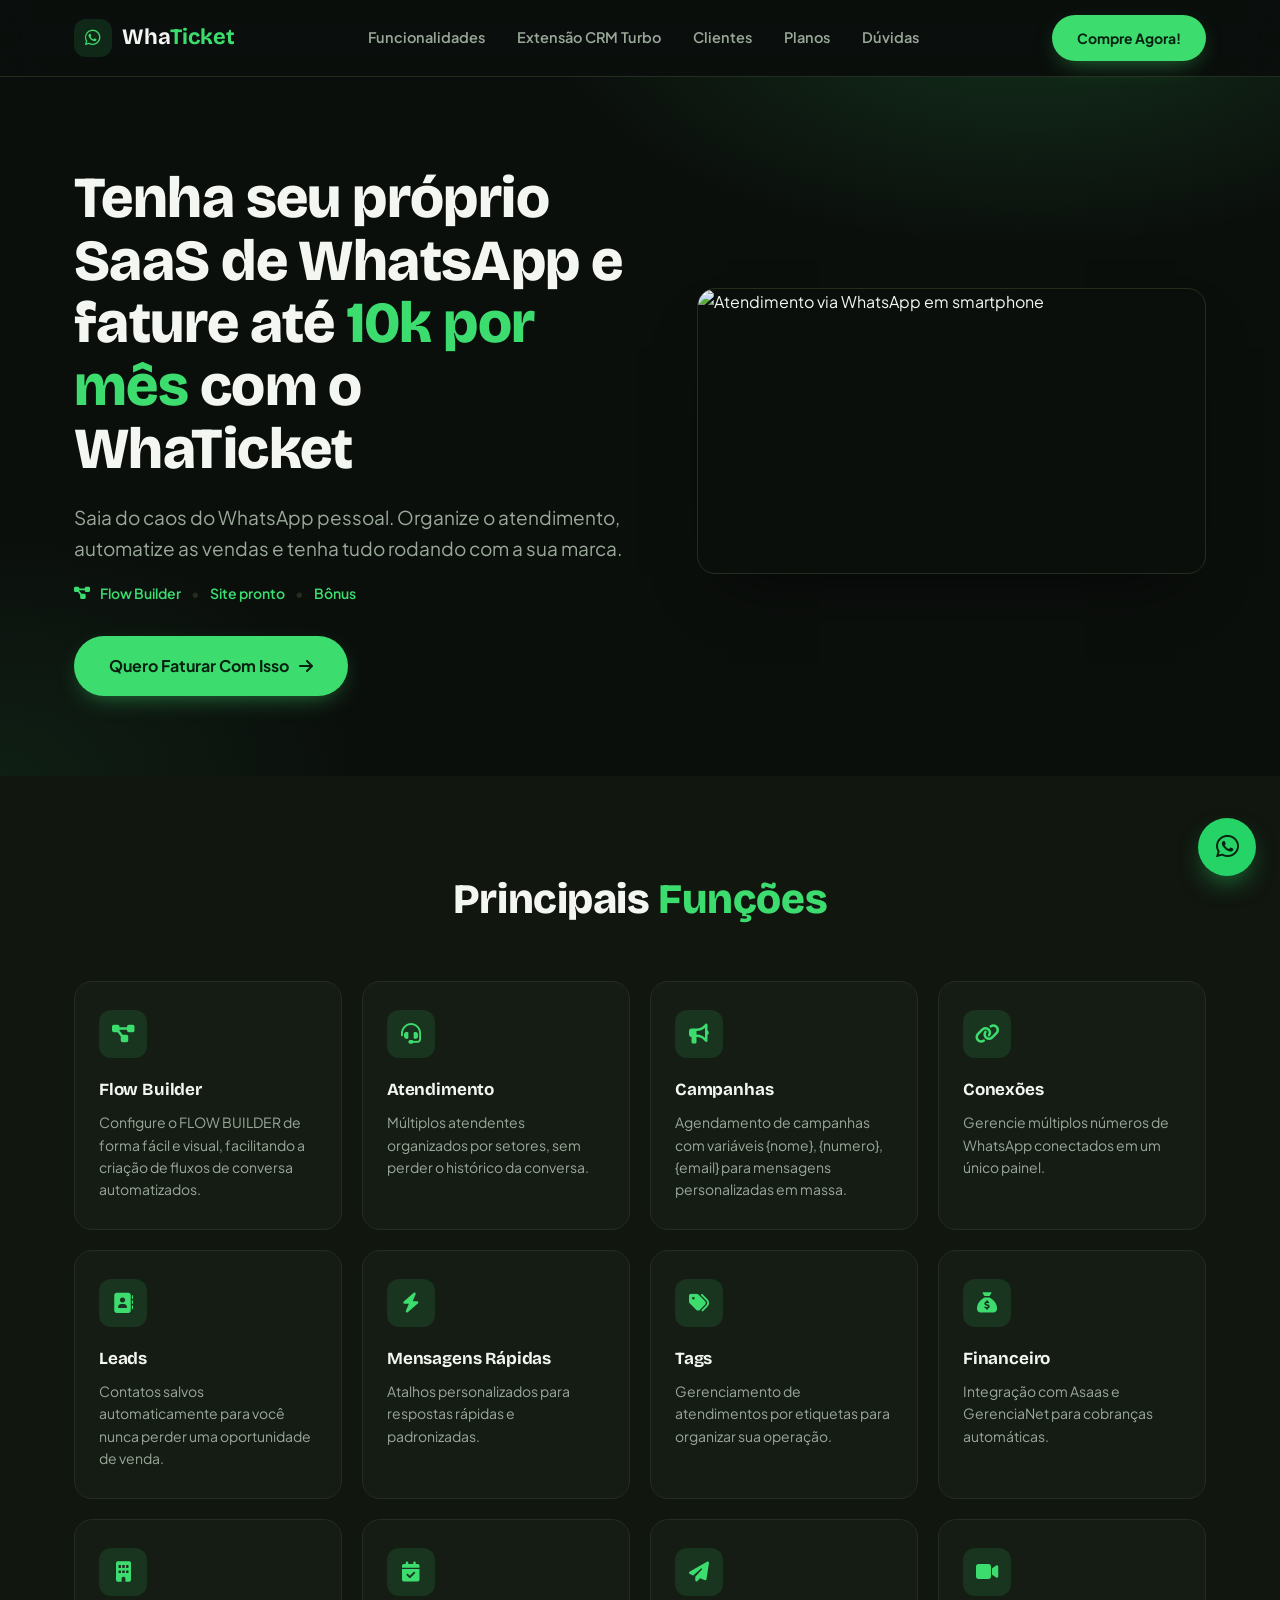
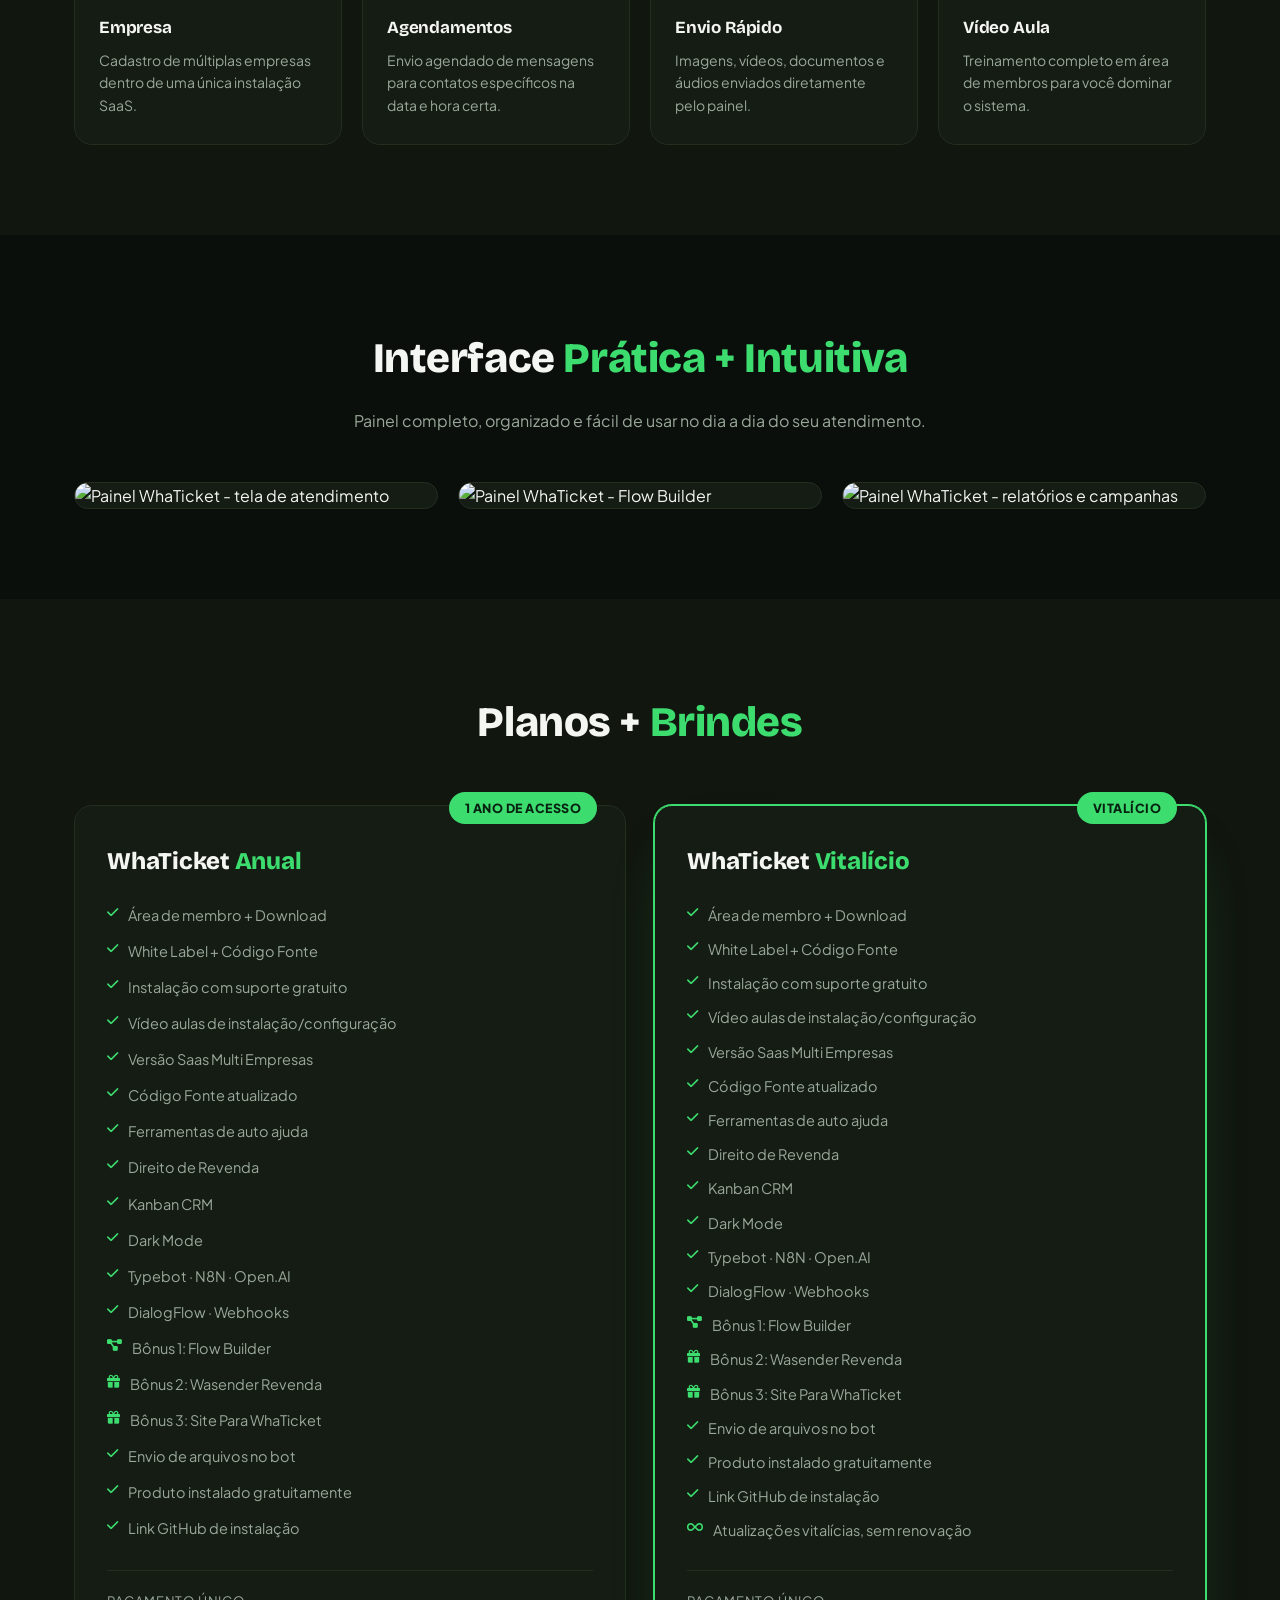
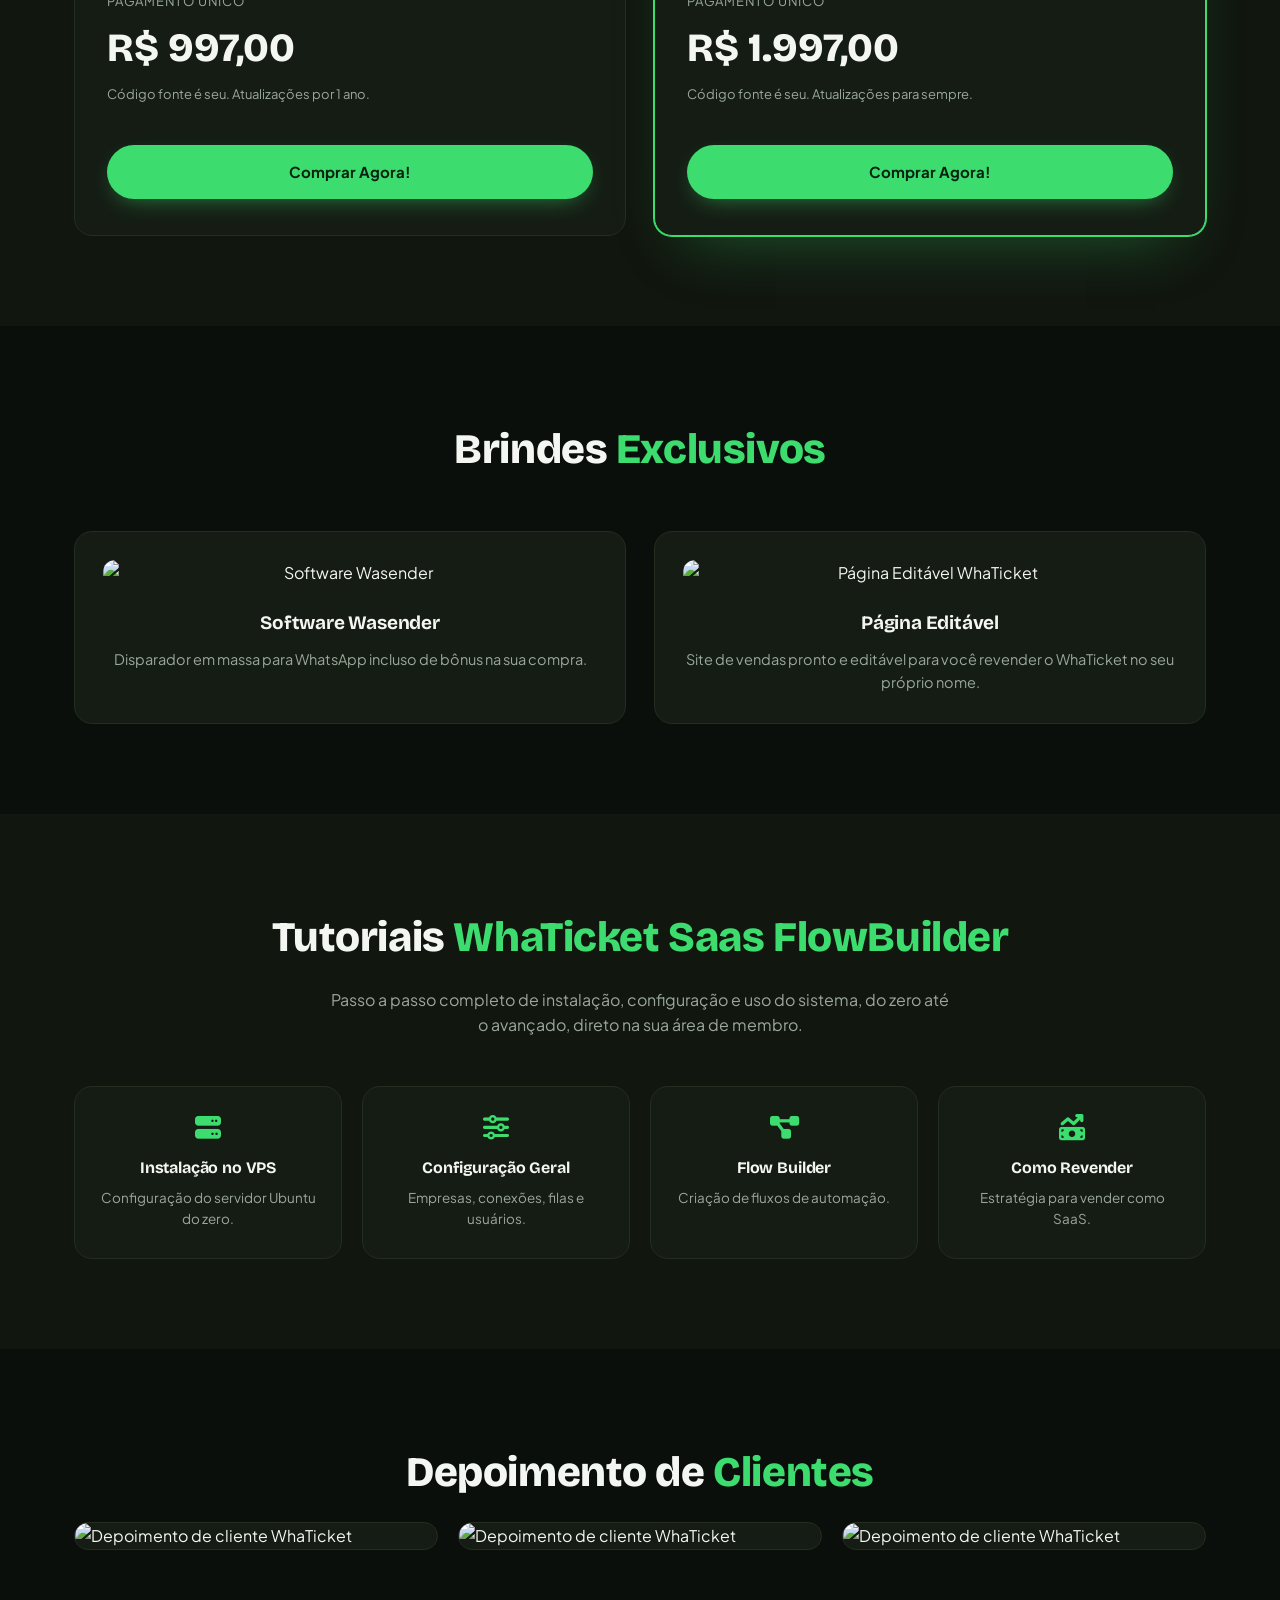
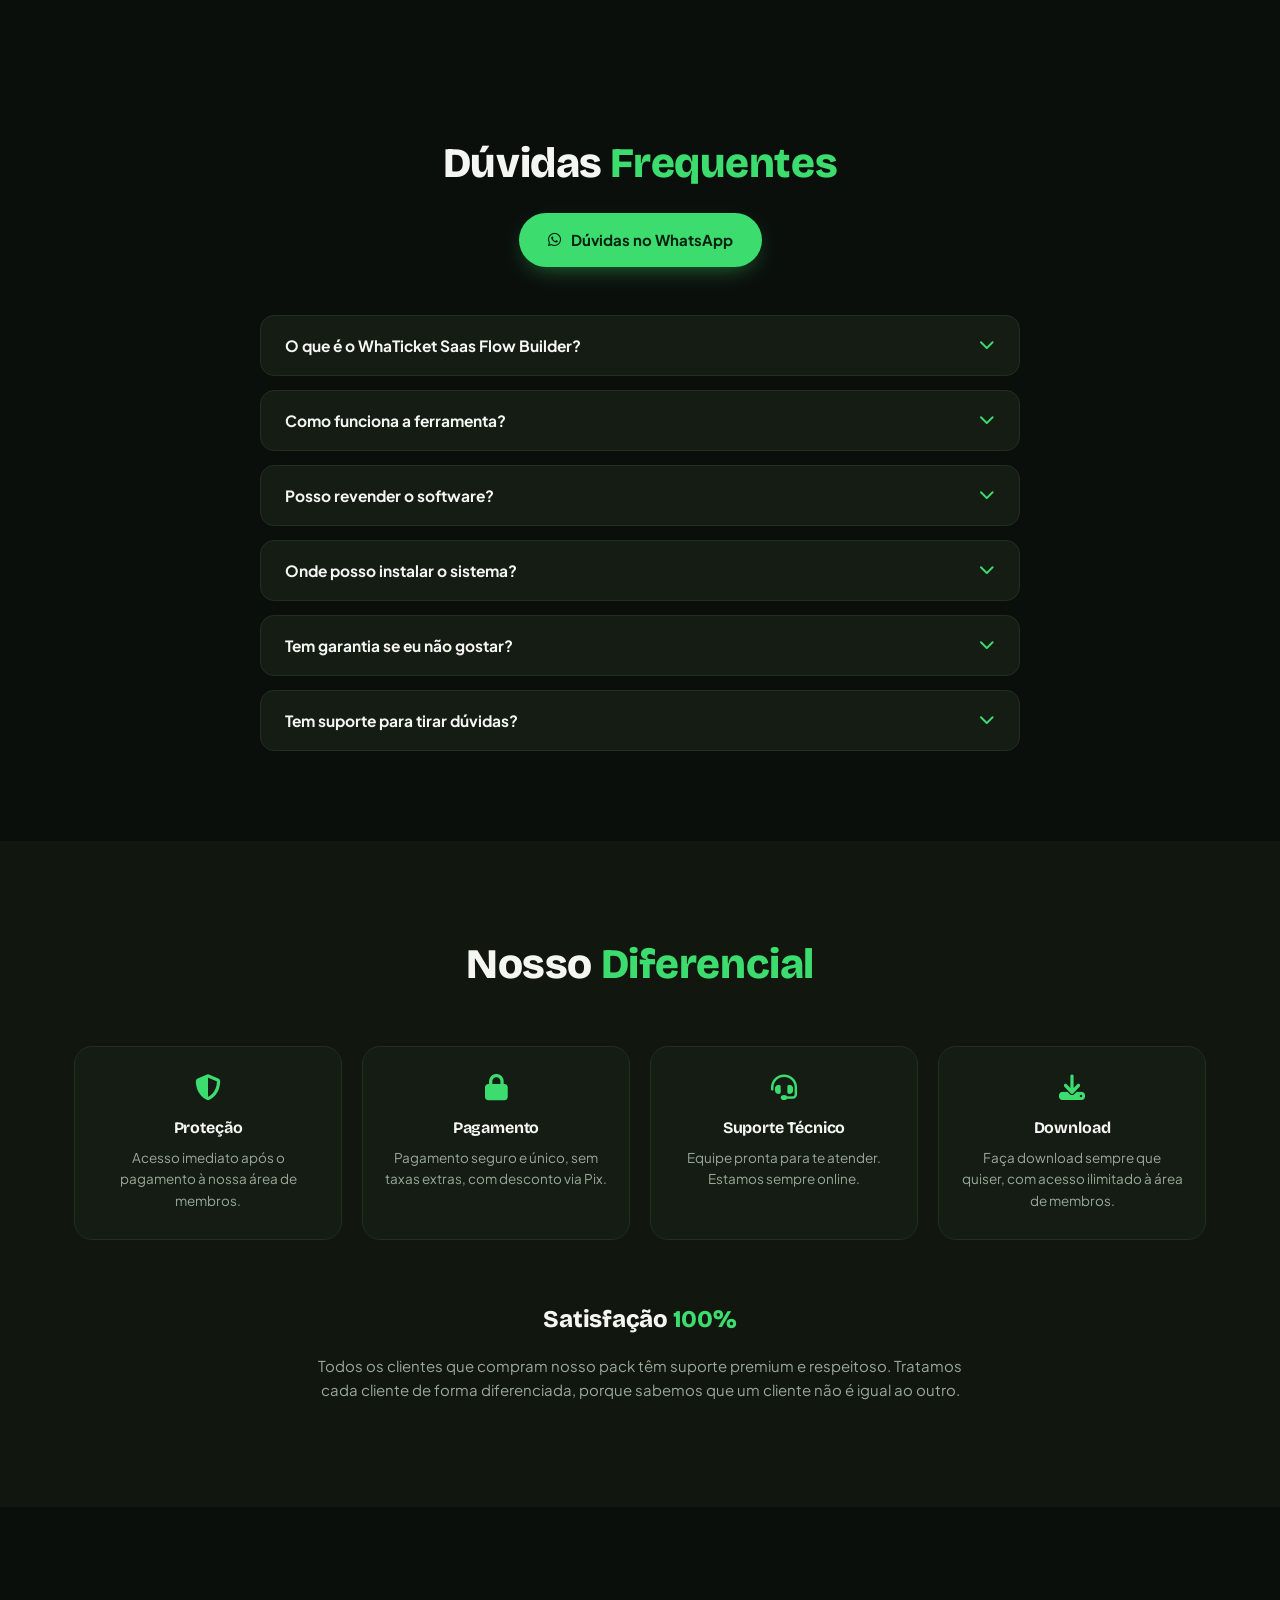
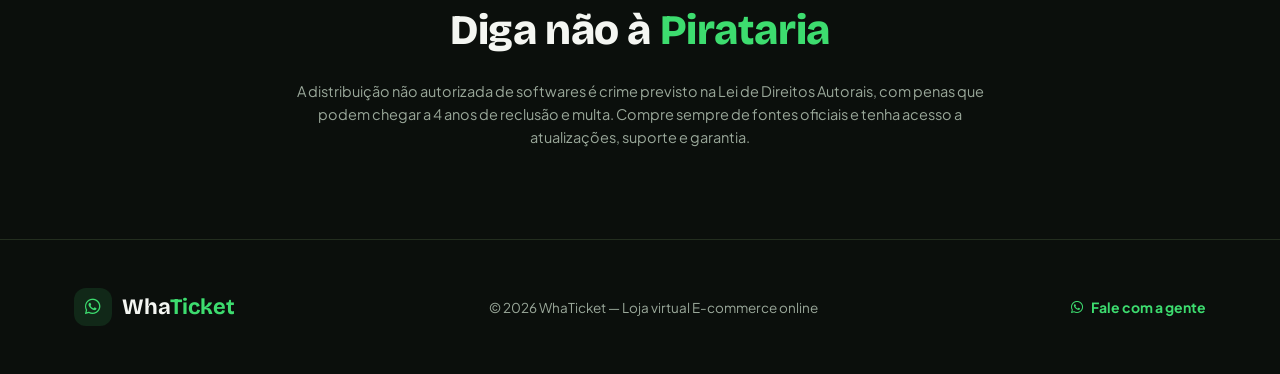
==== index.html @ 0780c812 "revert: volta screenshots originais na secao Interface, mantem apenas troca do hero" ====
<!DOCTYPE html>
<html lang="pt-BR">
<head>
<meta charset="UTF-8">
<meta name="viewport" content="width=device-width, initial-scale=1.0">
<title>WhaTicket SaaS Revenda - Multiatendimento WhatsApp + FlowBuilder</title>
<meta name="description" content="Até 10k mensal com WhaTicket SaaS Multiatendimento para WhatsApp + FlowBuilder. Tutorial em vídeo, site pronto e bônus.">
<link rel="preconnect" href="https://fonts.googleapis.com">
<link rel="preconnect" href="https://fonts.gstatic.com" crossorigin>
<link href="https://fonts.googleapis.com/css2?family=Bricolage+Grotesque:wght@200..800&family=Plus+Jakarta+Sans:wght@400;500;600;700&display=swap" rel="stylesheet">
<link rel="stylesheet" href="https://cdn.jsdelivr.net/npm/@fortawesome/fontawesome-free@6.5.1/css/all.min.css">
<link rel="stylesheet" href="style.css">
</head>
<body>

<!-- HEADER -->
<header class="site-header" id="header">
  <div class="container header-inner">
    <a href="#topo" class="logo">
      <span class="logo-icon"><i class="fa-brands fa-whatsapp"></i></span>
      <span class="logo-text">Wha<span class="accent">Ticket</span></span>
    </a>

    <nav class="main-nav" id="main-nav">
      <a href="#funcionalidades">Funcionalidades</a>
      <a href="#interface">Extensão CRM Turbo</a>
      <a href="#clientes">Clientes</a>
      <a href="#planos">Planos</a>
      <a href="#duvidas">Dúvidas</a>
    </nav>

    <a href="#planos" class="btn btn-primary header-cta">Compre Agora!</a>

    <button class="menu-toggle" id="menu-toggle" aria-label="Abrir menu">
      <i class="fa-solid fa-bars"></i>
    </button>
  </div>
</header>

<!-- HERO -->
<section class="hero" id="topo">
  <div class="container hero-inner">
    <div class="hero-copy">
      <h1>Tenha seu próprio SaaS de WhatsApp e fature até <span class="accent">10k por mês</span> com o WhaTicket</h1>
      <p class="hero-sub">Saia do caos do WhatsApp pessoal. Organize o atendimento, automatize as vendas e tenha tudo rodando com a sua marca.</p>
      <p class="hero-tag">
        <i class="fa-solid fa-diagram-project"></i> Flow Builder
        <span class="dot">•</span> Site pronto
        <span class="dot">•</span> Bônus
      </p>
      <a href="#planos" class="btn btn-primary btn-lg">Quero Faturar Com Isso <i class="fa-solid fa-arrow-right"></i></a>
    </div>

    <div class="hero-media">
      <div class="video-wrap">
        <img src="https://images.unsplash.com/photo-1577563908411-5077b6dc7624?auto=format&fit=crop&w=1200&q=80" alt="Atendimento via WhatsApp em smartphone" loading="lazy">
      </div>
    </div>
  </div>
</section>

<!-- FUNCIONALIDADES -->
<section class="features" id="funcionalidades">
  <div class="container">
    <h2 class="section-title">Principais <span class="accent">Funções</span></h2>

    <div class="features-grid">
      <div class="feature-card">
        <div class="feature-icon"><i class="fa-solid fa-diagram-project"></i></div>
        <h3>Flow Builder</h3>
        <p>Configure o FLOW BUILDER de forma fácil e visual, facilitando a criação de fluxos de conversa automatizados.</p>
      </div>
      <div class="feature-card">
        <div class="feature-icon"><i class="fa-solid fa-headset"></i></div>
        <h3>Atendimento</h3>
        <p>Múltiplos atendentes organizados por setores, sem perder o histórico da conversa.</p>
      </div>
      <div class="feature-card">
        <div class="feature-icon"><i class="fa-solid fa-bullhorn"></i></div>
        <h3>Campanhas</h3>
        <p>Agendamento de campanhas com variáveis {nome}, {numero}, {email} para mensagens personalizadas em massa.</p>
      </div>
      <div class="feature-card">
        <div class="feature-icon"><i class="fa-solid fa-link"></i></div>
        <h3>Conexões</h3>
        <p>Gerencie múltiplos números de WhatsApp conectados em um único painel.</p>
      </div>
      <div class="feature-card">
        <div class="feature-icon"><i class="fa-solid fa-address-book"></i></div>
        <h3>Leads</h3>
        <p>Contatos salvos automaticamente para você nunca perder uma oportunidade de venda.</p>
      </div>
      <div class="feature-card">
        <div class="feature-icon"><i class="fa-solid fa-bolt"></i></div>
        <h3>Mensagens Rápidas</h3>
        <p>Atalhos personalizados para respostas rápidas e padronizadas.</p>
      </div>
      <div class="feature-card">
        <div class="feature-icon"><i class="fa-solid fa-tags"></i></div>
        <h3>Tags</h3>
        <p>Gerenciamento de atendimentos por etiquetas para organizar sua operação.</p>
      </div>
      <div class="feature-card">
        <div class="feature-icon"><i class="fa-solid fa-sack-dollar"></i></div>
        <h3>Financeiro</h3>
        <p>Integração com Asaas e GerenciaNet para cobranças automáticas.</p>
      </div>
      <div class="feature-card">
        <div class="feature-icon"><i class="fa-solid fa-building"></i></div>
        <h3>Empresa</h3>
        <p>Cadastro de múltiplas empresas dentro de uma única instalação SaaS.</p>
      </div>
      <div class="feature-card">
        <div class="feature-icon"><i class="fa-solid fa-calendar-check"></i></div>
        <h3>Agendamentos</h3>
        <p>Envio agendado de mensagens para contatos específicos na data e hora certa.</p>
      </div>
      <div class="feature-card">
        <div class="feature-icon"><i class="fa-solid fa-paper-plane"></i></div>
        <h3>Envio Rápido</h3>
        <p>Imagens, vídeos, documentos e áudios enviados diretamente pelo painel.</p>
      </div>
      <div class="feature-card">
        <div class="feature-icon"><i class="fa-solid fa-video"></i></div>
        <h3>Vídeo Aula</h3>
        <p>Treinamento completo em área de membros para você dominar o sistema.</p>
      </div>
    </div>
  </div>
</section>

<!-- INTERFACE -->
<section class="interface" id="interface">
  <div class="container">
    <h2 class="section-title">Interface <span class="accent">Prática + Intuitiva</span></h2>
    <p class="section-sub">Painel completo, organizado e fácil de usar no dia a dia do seu atendimento.</p>

    <div class="interface-grid">
      <div class="interface-shot">
        <img src="https://i0.wp.com/cliqueturbo.com.br/wp-content/uploads/2025/06/Captura-de-tela-2025-06-10-154842.png?fit=800%2C379&ssl=1" alt="Painel WhaTicket - tela de atendimento" loading="lazy">
      </div>
      <div class="interface-shot">
        <img src="https://i0.wp.com/cliqueturbo.com.br/wp-content/uploads/2025/06/Captura-de-tela-2025-06-10-154858.png?fit=800%2C379&ssl=1" alt="Painel WhaTicket - Flow Builder" loading="lazy">
      </div>
      <div class="interface-shot">
        <img src="https://i0.wp.com/cliqueturbo.com.br/wp-content/uploads/2025/06/Captura-de-tela-2025-06-10-162004.png?fit=800%2C377&ssl=1" alt="Painel WhaTicket - relatórios e campanhas" loading="lazy">
      </div>
    </div>
  </div>
</section>

<!-- PLANOS -->
<section class="plans" id="planos">
  <div class="container">
    <h2 class="section-title">Planos + <span class="accent">Brindes</span></h2>

    <div class="plans-grid">

      <!-- 1 ANO DE ACESSO -->
      <div class="plan-card">
        <div class="plan-badge">1 ANO DE ACESSO</div>
        <h3 class="plan-name">WhaTicket <span class="accent">Anual</span></h3>
        <ul class="plan-features">
          <li><i class="fa-solid fa-check"></i> Área de membro + Download</li>
          <li><i class="fa-solid fa-check"></i> White Label + Código Fonte</li>
          <li><i class="fa-solid fa-check"></i> Instalação com suporte gratuito</li>
          <li><i class="fa-solid fa-check"></i> Vídeo aulas de instalação/configuração</li>
          <li><i class="fa-solid fa-check"></i> Versão Saas Multi Empresas</li>
          <li><i class="fa-solid fa-check"></i> Código Fonte atualizado</li>
          <li><i class="fa-solid fa-check"></i> Ferramentas de auto ajuda</li>
          <li><i class="fa-solid fa-check"></i> Direito de Revenda</li>
          <li><i class="fa-solid fa-check"></i> Kanban CRM</li>
          <li><i class="fa-solid fa-check"></i> Dark Mode</li>
          <li><i class="fa-solid fa-check"></i> Typebot · N8N · Open.AI</li>
          <li><i class="fa-solid fa-check"></i> DialogFlow · Webhooks</li>
          <li><i class="fa-solid fa-diagram-project"></i> Bônus 1: Flow Builder</li>
          <li><i class="fa-solid fa-gift"></i> Bônus 2: Wasender Revenda</li>
          <li><i class="fa-solid fa-gift"></i> Bônus 3: Site Para WhaTicket</li>
          <li><i class="fa-solid fa-check"></i> Envio de arquivos no bot</li>
          <li><i class="fa-solid fa-check"></i> Produto instalado gratuitamente</li>
          <li><i class="fa-solid fa-check"></i> Link GitHub de instalação</li>
        </ul>
        <div class="plan-price">
          <span class="price-label">Pagamento único</span>
          <span class="price-value">R$ 997,00</span>
          <span class="price-note">Código fonte é seu. Atualizações por 1 ano.</span>
        </div>
        <a href="https://pay.hotmart.com/F106340317N?off=260qefwi" target="_blank" rel="noopener" class="btn btn-primary btn-block">Comprar Agora!</a>
      </div>

      <!-- VITALÍCIO -->
      <div class="plan-card plan-highlight">
        <div class="plan-badge">VITALÍCIO</div>
        <h3 class="plan-name">WhaTicket <span class="accent">Vitalício</span></h3>
        <ul class="plan-features">
          <li><i class="fa-solid fa-check"></i> Área de membro + Download</li>
          <li><i class="fa-solid fa-check"></i> White Label + Código Fonte</li>
          <li><i class="fa-solid fa-check"></i> Instalação com suporte gratuito</li>
          <li><i class="fa-solid fa-check"></i> Vídeo aulas de instalação/configuração</li>
          <li><i class="fa-solid fa-check"></i> Versão Saas Multi Empresas</li>
          <li><i class="fa-solid fa-check"></i> Código Fonte atualizado</li>
          <li><i class="fa-solid fa-check"></i> Ferramentas de auto ajuda</li>
          <li><i class="fa-solid fa-check"></i> Direito de Revenda</li>
          <li><i class="fa-solid fa-check"></i> Kanban CRM</li>
          <li><i class="fa-solid fa-check"></i> Dark Mode</li>
          <li><i class="fa-solid fa-check"></i> Typebot · N8N · Open.AI</li>
          <li><i class="fa-solid fa-check"></i> DialogFlow · Webhooks</li>
          <li><i class="fa-solid fa-diagram-project"></i> Bônus 1: Flow Builder</li>
          <li><i class="fa-solid fa-gift"></i> Bônus 2: Wasender Revenda</li>
          <li><i class="fa-solid fa-gift"></i> Bônus 3: Site Para WhaTicket</li>
          <li><i class="fa-solid fa-check"></i> Envio de arquivos no bot</li>
          <li><i class="fa-solid fa-check"></i> Produto instalado gratuitamente</li>
          <li><i class="fa-solid fa-check"></i> Link GitHub de instalação</li>
          <li><i class="fa-solid fa-infinity"></i> Atualizações vitalícias, sem renovação</li>
        </ul>
        <div class="plan-price">
          <span class="price-label">Pagamento único</span>
          <span class="price-value">R$ 1.997,00</span>
          <span class="price-note">Código fonte é seu. Atualizações para sempre.</span>
        </div>
        <a href="https://pay.hotmart.com/F106340317N?off=iu3j48sv" target="_blank" rel="noopener" class="btn btn-primary btn-block">Comprar Agora!</a>
      </div>

    </div>
  </div>
</section>

<!-- BRINDES -->
<section class="bonus">
  <div class="container">
    <h2 class="section-title">Brindes <span class="accent">Exclusivos</span></h2>

    <div class="bonus-grid">
      <div class="bonus-card">
        <img src="https://i0.wp.com/cliqueturbo.com.br/wp-content/uploads/2024/08/Box-WS-site.webp?fit=800%2C800&ssl=1" alt="Software Wasender" loading="lazy">
        <h3>Software Wasender</h3>
        <p>Disparador em massa para WhatsApp incluso de bônus na sua compra.</p>
      </div>
      <div class="bonus-card">
        <img src="https://i0.wp.com/cliqueturbo.com.br/wp-content/uploads/2024/08/sitewhatickets.png?fit=800%2C752&ssl=1" alt="Página Editável WhaTicket" loading="lazy">
        <h3>Página Editável</h3>
        <p>Site de vendas pronto e editável para você revender o WhaTicket no seu próprio nome.</p>
      </div>
    </div>
  </div>
</section>

<!-- TUTORIAIS -->
<section class="tutorials">
  <div class="container">
    <h2 class="section-title">Tutoriais <span class="accent">WhaTicket Saas FlowBuilder</span></h2>
    <p class="section-sub">Passo a passo completo de instalação, configuração e uso do sistema, do zero até o avançado, direto na sua área de membro.</p>
    <div class="tutorials-grid">
      <div class="tutorial-card"><i class="fa-solid fa-server"></i><h3>Instalação no VPS</h3><p>Configuração do servidor Ubuntu do zero.</p></div>
      <div class="tutorial-card"><i class="fa-solid fa-sliders"></i><h3>Configuração Geral</h3><p>Empresas, conexões, filas e usuários.</p></div>
      <div class="tutorial-card"><i class="fa-solid fa-diagram-project"></i><h3>Flow Builder</h3><p>Criação de fluxos de automação.</p></div>
      <div class="tutorial-card"><i class="fa-solid fa-money-bill-trend-up"></i><h3>Como Revender</h3><p>Estratégia para vender como SaaS.</p></div>
    </div>
  </div>
</section>

<!-- DEPOIMENTOS -->
<section class="testimonials" id="clientes">
  <div class="container">
    <h2 class="section-title">Depoimento de <span class="accent">Clientes</span></h2>
    <div class="testimonials-grid">
      <div class="testimonial-shot">
        <img src="https://i0.wp.com/cliqueturbo.com.br/wp-content/uploads/2024/08/depoimentohoje.png?fit=651%2C366&ssl=1" alt="Depoimento de cliente WhaTicket" loading="lazy">
      </div>
      <div class="testimonial-shot">
        <img src="https://i0.wp.com/cliqueturbo.com.br/wp-content/uploads/2024/08/novodepoimento01.png?fit=651%2C366&ssl=1" alt="Depoimento de cliente WhaTicket" loading="lazy">
      </div>
      <div class="testimonial-shot">
        <img src="https://i0.wp.com/cliqueturbo.com.br/wp-content/uploads/2024/08/novodepoimento02.png?fit=652%2C367&ssl=1" alt="Depoimento de cliente WhaTicket" loading="lazy">
      </div>
    </div>
  </div>
</section>

<!-- FAQ -->
<section class="faq" id="duvidas">
  <div class="container">
    <h2 class="section-title">Dúvidas <span class="accent">Frequentes</span></h2>

    <a href="https://wa.me/5534991839854" target="_blank" rel="noopener" class="btn btn-primary faq-whats">
      <i class="fa-brands fa-whatsapp"></i> Dúvidas no WhatsApp
    </a>

    <div class="faq-list">
      <div class="faq-item">
        <button class="faq-question">O que é o WhaTicket Saas Flow Builder? <i class="fa-solid fa-chevron-down"></i></button>
        <div class="faq-answer"><p>É uma integração com o seu WhatsApp para criação de automação de vendas, com atendimento multiusuário e fluxos visuais.</p></div>
      </div>
      <div class="faq-item">
        <button class="faq-question">Como funciona a ferramenta? <i class="fa-solid fa-chevron-down"></i></button>
        <div class="faq-answer"><p>Você recebe o passo a passo completo de como instalar e fazer toda a configuração no seu VPS.</p></div>
      </div>
      <div class="faq-item">
        <button class="faq-question">Posso revender o software? <i class="fa-solid fa-chevron-down"></i></button>
        <div class="faq-answer"><p>Pode sim! Você tem direito de revenda, inclusive utilizando os bônus que disponibilizamos.</p></div>
      </div>
      <div class="faq-item">
        <button class="faq-question">Onde posso instalar o sistema? <i class="fa-solid fa-chevron-down"></i></button>
        <div class="faq-answer"><p>Para instalação é necessário um VPS Ubuntu 20.04 ou 22 LTS, com no mínimo 4 vCores e 4GB de RAM.</p></div>
      </div>
      <div class="faq-item">
        <button class="faq-question">Tem garantia se eu não gostar? <i class="fa-solid fa-chevron-down"></i></button>
        <div class="faq-answer"><p>Sim, garantia de 7 dias.</p></div>
      </div>
      <div class="faq-item">
        <button class="faq-question">Tem suporte para tirar dúvidas? <i class="fa-solid fa-chevron-down"></i></button>
        <div class="faq-answer"><p>Sim, temos uma equipe especializada para te ajudar via WhatsApp.</p></div>
      </div>
    </div>
  </div>
</section>

<!-- DIFERENCIAL -->
<section class="differential">
  <div class="container">
    <h2 class="section-title">Nosso <span class="accent">Diferencial</span></h2>

    <div class="differential-grid">
      <div class="differential-card">
        <i class="fa-solid fa-shield-halved"></i>
        <h3>Proteção</h3>
        <p>Acesso imediato após o pagamento à nossa área de membros.</p>
      </div>
      <div class="differential-card">
        <i class="fa-solid fa-lock"></i>
        <h3>Pagamento</h3>
        <p>Pagamento seguro e único, sem taxas extras, com desconto via Pix.</p>
      </div>
      <div class="differential-card">
        <i class="fa-solid fa-headset"></i>
        <h3>Suporte Técnico</h3>
        <p>Equipe pronta para te atender. Estamos sempre online.</p>
      </div>
      <div class="differential-card">
        <i class="fa-solid fa-download"></i>
        <h3>Download</h3>
        <p>Faça download sempre que quiser, com acesso ilimitado à área de membros.</p>
      </div>
    </div>

    <div class="satisfaction">
      <h3>Satisfação <span class="accent">100%</span></h3>
      <p>Todos os clientes que compram nosso pack têm suporte premium e respeitoso. Tratamos cada cliente de forma diferenciada, porque sabemos que um cliente não é igual ao outro.</p>
    </div>
  </div>
</section>

<!-- PIRATARIA -->
<section class="piracy">
  <div class="container">
    <h2 class="section-title">Diga não à <span class="accent">Pirataria</span></h2>
    <p>A distribuição não autorizada de softwares é crime previsto na Lei de Direitos Autorais, com penas que podem chegar a 4 anos de reclusão e multa. Compre sempre de fontes oficiais e tenha acesso a atualizações, suporte e garantia.</p>
  </div>
</section>

<!-- FOOTER -->
<footer class="site-footer">
  <div class="container footer-inner">
    <div class="logo">
      <span class="logo-icon"><i class="fa-brands fa-whatsapp"></i></span>
      <span class="logo-text">Wha<span class="accent">Ticket</span></span>
    </div>
    <p>&copy; 2026 WhaTicket &mdash; Loja virtual E-commerce online</p>
    <a href="https://wa.me/5534991839854" target="_blank" rel="noopener" class="footer-whats">
      <i class="fa-brands fa-whatsapp"></i> Fale com a gente
    </a>
  </div>
</footer>

<a href="https://wa.me/5534991839854" target="_blank" rel="noopener" class="whats-float" aria-label="Falar no WhatsApp">
  <i class="fa-brands fa-whatsapp"></i>
</a>

<script src="script.js"></script>
</body>
</html>
---- style.css ----
/* =========================================
   WHATICKET — Landing Page (clone styled)
   ========================================= */

:root {
  --bg: #0b0f0c;
  --bg-soft: #11160f;
  --card: #151c14;
  --card-border: #232e1f;
  --text: #f4f6f2;
  --text-muted: #9aa89a;
  --accent: #3ddc6f;
  --accent-strong: #25d366;
  --accent-soft: rgba(61, 220, 111, 0.12);
  --radius: 18px;
  --font-display: "Bricolage Grotesque", serif;
  --font-body: "Plus Jakarta Sans", sans-serif;
}

* { box-sizing: border-box; }

html { scroll-behavior: smooth; }

body {
  margin: 0;
  font-family: var(--font-body);
  background: var(--bg);
  color: var(--text);
  line-height: 1.6;
  -webkit-font-smoothing: antialiased;
}

.container {
  max-width: 1180px;
  margin: 0 auto;
  padding: 0 24px;
}

h1, h2, h3 {
  font-family: var(--font-display);
  margin: 0;
  letter-spacing: -0.01em;
}

.accent { color: var(--accent); }

a { color: inherit; }

img { max-width: 100%; display: block; border-radius: 12px; }

/* ===== BUTTONS ===== */
.btn {
  display: inline-flex;
  align-items: center;
  justify-content: center;
  gap: 10px;
  font-family: var(--font-body);
  font-weight: 700;
  font-size: 15px;
  text-decoration: none;
  border-radius: 999px;
  padding: 14px 28px;
  border: 1px solid transparent;
  cursor: pointer;
  transition: transform 0.25s cubic-bezier(.2,.8,.2,1), background-color 0.25s cubic-bezier(.2,.8,.2,1), box-shadow 0.25s cubic-bezier(.2,.8,.2,1);
}

.btn-primary {
  background: var(--accent);
  color: #06210f;
  box-shadow: 0 8px 24px -10px rgba(61, 220, 111, 0.6);
}

.btn-primary:hover {
  background: #57e687;
  transform: translateY(-2px);
  box-shadow: 0 12px 28px -10px rgba(61, 220, 111, 0.75);
}

.btn-lg { padding: 16px 34px; font-size: 16px; }
.btn-block { width: 100%; }

/* ===== HEADER ===== */
.site-header {
  position: sticky;
  top: 0;
  z-index: 50;
  backdrop-filter: blur(14px);
  background: rgba(11, 15, 12, 0.75);
  border-bottom: 1px solid var(--card-border);
}

.header-inner {
  display: flex;
  align-items: center;
  justify-content: space-between;
  height: 76px;
  gap: 24px;
}

.logo {
  display: flex;
  align-items: center;
  gap: 10px;
  text-decoration: none;
  font-family: var(--font-display);
  font-weight: 700;
  font-size: 22px;
  color: var(--text);
  flex-shrink: 0;
}

.logo-icon {
  display: flex;
  align-items: center;
  justify-content: center;
  width: 38px;
  height: 38px;
  border-radius: 12px;
  background: var(--accent-soft);
  color: var(--accent);
  font-size: 18px;
}

.main-nav {
  display: flex;
  align-items: center;
  gap: 32px;
  margin: 0 auto;
}

.main-nav a {
  text-decoration: none;
  color: var(--text-muted);
  font-weight: 600;
  font-size: 14.5px;
  transition: color 0.2s ease;
}

.main-nav a:hover { color: var(--text); }

.header-cta { padding: 11px 24px; font-size: 14px; }

.menu-toggle {
  display: none;
  background: none;
  border: 1px solid var(--card-border);
  color: var(--text);
  width: 42px;
  height: 42px;
  border-radius: 10px;
  font-size: 18px;
  cursor: pointer;
}

/* ===== HERO ===== */
.hero {
  padding: 90px 0 80px;
  background:
    radial-gradient(ellipse 800px 400px at 80% -10%, rgba(61, 220, 111, 0.16), transparent 60%),
    radial-gradient(ellipse 600px 400px at 0% 100%, rgba(61, 220, 111, 0.08), transparent 60%);
}

.hero-inner {
  display: grid;
  grid-template-columns: 1.1fr 1fr;
  gap: 64px;
  align-items: center;
}

.hero h1 {
  font-size: clamp(36px, 5vw, 58px);
  font-weight: 800;
  line-height: 1.08;
}

.hero-sub {
  font-size: 19px;
  color: var(--text-muted);
  margin-top: 22px;
}

.hero-tag {
  display: flex;
  align-items: center;
  gap: 10px;
  flex-wrap: wrap;
  font-size: 14px;
  color: var(--accent);
  font-weight: 600;
  margin: 14px 0 32px;
}

.hero-tag .dot { color: var(--card-border); }

.video-wrap {
  position: relative;
  width: 100%;
  aspect-ratio: 16/9;
  border-radius: var(--radius);
  overflow: hidden;
  border: 1px solid var(--card-border);
  box-shadow: 0 30px 60px -30px rgba(0, 0, 0, 0.7);
}

.video-wrap iframe,
.video-wrap img {
  position: absolute;
  inset: 0;
  width: 100%;
  height: 100%;
  border: 0;
  border-radius: 0;
  object-fit: cover;
}

/* ===== SECTION TITLES ===== */
.section-title {
  text-align: center;
  font-size: clamp(28px, 4vw, 42px);
  font-weight: 800;
  margin-bottom: 16px;
}

.section-sub {
  text-align: center;
  color: var(--text-muted);
  max-width: 620px;
  margin: 0 auto 48px;
  font-size: 16px;
}

section { padding: 90px 0; }

/* ===== FEATURES ===== */
.features { background: var(--bg-soft); }

.features-grid {
  margin-top: 48px;
  display: grid;
  grid-template-columns: repeat(4, 1fr);
  gap: 20px;
}

.feature-card {
  background: var(--card);
  border: 1px solid var(--card-border);
  border-radius: var(--radius);
  padding: 28px 24px;
  transition: transform 0.3s cubic-bezier(.2,.8,.2,1), border-color 0.3s cubic-bezier(.2,.8,.2,1);
}

.feature-card:hover {
  transform: translateY(-4px);
  border-color: var(--accent);
}

.feature-icon {
  width: 48px;
  height: 48px;
  display: flex;
  align-items: center;
  justify-content: center;
  border-radius: 12px;
  background: var(--accent-soft);
  color: var(--accent);
  font-size: 20px;
  margin-bottom: 18px;
}

.feature-card h3 {
  font-size: 17px;
  font-weight: 700;
  margin-bottom: 8px;
}

.feature-card p {
  font-size: 14px;
  color: var(--text-muted);
  margin: 0;
}

/* ===== INTERFACE ===== */
.interface-grid {
  display: grid;
  grid-template-columns: repeat(3, 1fr);
  gap: 20px;
}

.interface-shot {
  border: 1px solid var(--card-border);
  border-radius: var(--radius);
  overflow: hidden;
  background: var(--card);
  transition: transform 0.3s cubic-bezier(.2,.8,.2,1);
}

.interface-shot:hover { transform: translateY(-4px); }

.interface-shot img { border-radius: 0; }

/* ===== PLANS ===== */
.plans { background: var(--bg-soft); }

.plans-grid {
  margin-top: 48px;
  display: grid;
  grid-template-columns: repeat(2, 1fr);
  gap: 28px;
}

.plan-card {
  position: relative;
  background: var(--card);
  border: 1px solid var(--card-border);
  border-radius: var(--radius);
  padding: 36px 32px;
  display: flex;
  flex-direction: column;
}

.plan-highlight {
  border-color: var(--accent);
  box-shadow: 0 0 0 1px var(--accent), 0 30px 60px -30px rgba(61, 220, 111, 0.35);
}

.plan-badge {
  position: absolute;
  top: -14px;
  right: 28px;
  background: var(--accent);
  color: #06210f;
  font-weight: 800;
  font-size: 12.5px;
  letter-spacing: 0.04em;
  padding: 6px 16px;
  border-radius: 999px;
}

.plan-name {
  font-size: 24px;
  font-weight: 800;
  margin-bottom: 24px;
}

.plan-features {
  list-style: none;
  margin: 0 0 28px;
  padding: 0;
  display: grid;
  gap: 11px;
  flex-grow: 1;
}

.plan-features li {
  display: flex;
  align-items: flex-start;
  gap: 10px;
  font-size: 14.5px;
  color: var(--text-muted);
}

.plan-features i {
  color: var(--accent);
  margin-top: 2px;
  font-size: 13px;
  flex-shrink: 0;
}

.plan-price {
  display: flex;
  flex-direction: column;
  gap: 4px;
  padding: 20px 0;
  border-top: 1px solid var(--card-border);
  margin-bottom: 20px;
}

.price-label {
  font-size: 13px;
  color: var(--text-muted);
  text-transform: uppercase;
  letter-spacing: 0.06em;
}

.price-value {
  font-family: var(--font-display);
  font-size: 40px;
  font-weight: 800;
  color: var(--text);
}

.price-note {
  font-size: 13px;
  color: var(--text-muted);
}

.plan-req {
  text-align: center;
  font-size: 12.5px;
  color: var(--text-muted);
  margin: 14px 0 0;
}

/* ===== BONUS ===== */
.bonus-grid {
  margin-top: 48px;
  display: grid;
  grid-template-columns: repeat(2, 1fr);
  gap: 28px;
}

.bonus-card {
  background: var(--card);
  border: 1px solid var(--card-border);
  border-radius: var(--radius);
  padding: 28px;
  text-align: center;
  transition: transform 0.3s cubic-bezier(.2,.8,.2,1);
}

.bonus-card:hover { transform: translateY(-4px); }

.bonus-card img {
  margin: 0 auto 22px;
  max-height: 280px;
  width: auto;
}

.bonus-card h3 {
  font-size: 19px;
  font-weight: 700;
  margin-bottom: 10px;
}

.bonus-card p {
  color: var(--text-muted);
  font-size: 14.5px;
  margin: 0;
}

/* ===== TUTORIALS ===== */
.tutorials { background: var(--bg-soft); }

.tutorials-grid {
  margin-top: 48px;
  display: grid;
  grid-template-columns: repeat(4, 1fr);
  gap: 20px;
}

.tutorial-card {
  background: var(--card);
  border: 1px solid var(--card-border);
  border-radius: var(--radius);
  padding: 28px 22px;
  text-align: center;
  transition: transform 0.3s cubic-bezier(.2,.8,.2,1), border-color 0.3s cubic-bezier(.2,.8,.2,1);
}

.tutorial-card:hover {
  transform: translateY(-4px);
  border-color: var(--accent);
}

.tutorial-card i {
  font-size: 26px;
  color: var(--accent);
  margin-bottom: 14px;
}

.tutorial-card h3 {
  font-size: 16px;
  font-weight: 700;
  margin-bottom: 6px;
}

.tutorial-card p {
  font-size: 13.5px;
  color: var(--text-muted);
  margin: 0;
}

/* ===== TESTIMONIALS ===== */
.testimonials-grid {
  display: grid;
  grid-template-columns: repeat(3, 1fr);
  gap: 20px;
}

.testimonial-shot {
  border: 1px solid var(--card-border);
  border-radius: var(--radius);
  overflow: hidden;
  background: var(--card);
}

.testimonial-shot img { border-radius: 0; }

/* ===== FAQ ===== */
.faq-whats {
  display: flex;
  width: fit-content;
  margin: 0 auto 48px;
  font-size: 15px;
}

.faq-list {
  max-width: 760px;
  margin: 0 auto;
  display: grid;
  gap: 14px;
}

.faq-item {
  background: var(--card);
  border: 1px solid var(--card-border);
  border-radius: 14px;
  overflow: hidden;
}

.faq-question {
  width: 100%;
  display: flex;
  align-items: center;
  justify-content: space-between;
  background: none;
  border: 0;
  color: var(--text);
  font-family: var(--font-body);
  font-weight: 700;
  font-size: 15.5px;
  text-align: left;
  padding: 20px 24px;
  cursor: pointer;
}

.faq-question i {
  color: var(--accent);
  transition: transform 0.3s cubic-bezier(.2,.8,.2,1);
  flex-shrink: 0;
  margin-left: 16px;
}

.faq-item.open .faq-question i { transform: rotate(180deg); }

.faq-answer {
  max-height: 0;
  overflow: hidden;
  transition: max-height 0.35s cubic-bezier(.2,.8,.2,1);
}

.faq-answer p {
  margin: 0;
  padding: 0 24px 20px;
  color: var(--text-muted);
  font-size: 14.5px;
}

/* ===== DIFFERENTIAL ===== */
.differential { background: var(--bg-soft); }

.differential-grid {
  margin-top: 48px;
  display: grid;
  grid-template-columns: repeat(4, 1fr);
  gap: 20px;
}

.differential-card {
  background: var(--card);
  border: 1px solid var(--card-border);
  border-radius: var(--radius);
  padding: 28px 22px;
  text-align: center;
  transition: transform 0.3s cubic-bezier(.2,.8,.2,1);
}

.differential-card:hover { transform: translateY(-4px); }

.differential-card i {
  font-size: 26px;
  color: var(--accent);
  margin-bottom: 14px;
}

.differential-card h3 {
  font-size: 16px;
  font-weight: 700;
  margin-bottom: 6px;
}

.differential-card p {
  font-size: 13.5px;
  color: var(--text-muted);
  margin: 0;
}

.satisfaction {
  margin-top: 60px;
  text-align: center;
  max-width: 680px;
  margin-inline: auto;
}

.satisfaction h3 {
  font-size: 24px;
  font-weight: 800;
  margin-bottom: 14px;
}

.satisfaction p {
  color: var(--text-muted);
  font-size: 15px;
}

/* ===== PIRACY ===== */
.piracy {
  text-align: center;
}

.piracy p {
  max-width: 720px;
  margin: 0 auto;
  color: var(--text-muted);
  font-size: 14.5px;
}

/* ===== FOOTER ===== */
.site-footer {
  border-top: 1px solid var(--card-border);
  padding: 48px 0;
}

.footer-inner {
  display: flex;
  align-items: center;
  justify-content: space-between;
  flex-wrap: wrap;
  gap: 16px;
}

.footer-inner p {
  color: var(--text-muted);
  font-size: 13.5px;
  margin: 0;
}

.footer-whats {
  display: flex;
  align-items: center;
  gap: 8px;
  text-decoration: none;
  color: var(--accent);
  font-weight: 700;
  font-size: 14px;
}

/* ===== WHATSAPP FLOAT ===== */
.whats-float {
  position: fixed;
  bottom: 24px;
  right: 24px;
  width: 58px;
  height: 58px;
  border-radius: 50%;
  background: var(--accent-strong);
  color: #06210f;
  display: flex;
  align-items: center;
  justify-content: center;
  font-size: 26px;
  text-decoration: none;
  box-shadow: 0 12px 28px -10px rgba(37, 211, 102, 0.7);
  z-index: 60;
  transition: transform 0.25s cubic-bezier(.2,.8,.2,1);
}

.whats-float:hover { transform: scale(1.08); }

/* ===== RESPONSIVE ===== */
@media (max-width: 980px) {
  .hero-inner { grid-template-columns: 1fr; gap: 40px; }
  .features-grid { grid-template-columns: repeat(2, 1fr); }
  .interface-grid { grid-template-columns: 1fr; }
  .plans-grid { grid-template-columns: 1fr; }
  .bonus-grid { grid-template-columns: 1fr; }
  .tutorials-grid { grid-template-columns: repeat(2, 1fr); }
  .testimonials-grid { grid-template-columns: 1fr; }
  .differential-grid { grid-template-columns: repeat(2, 1fr); }
}

@media (max-width: 760px) {
  .main-nav { display: none; }
  .header-cta { display: none; }
  .menu-toggle { display: flex; align-items: center; justify-content: center; }

  .main-nav.open {
    display: flex;
    position: absolute;
    top: 76px;
    left: 0;
    right: 0;
    flex-direction: column;
    background: var(--bg);
    border-bottom: 1px solid var(--card-border);
    padding: 20px 24px 28px;
    gap: 18px;
  }

  .features-grid { grid-template-columns: 1fr; }
  .tutorials-grid { grid-template-columns: 1fr; }
  .differential-grid { grid-template-columns: 1fr; }
  section { padding: 64px 0; }
}
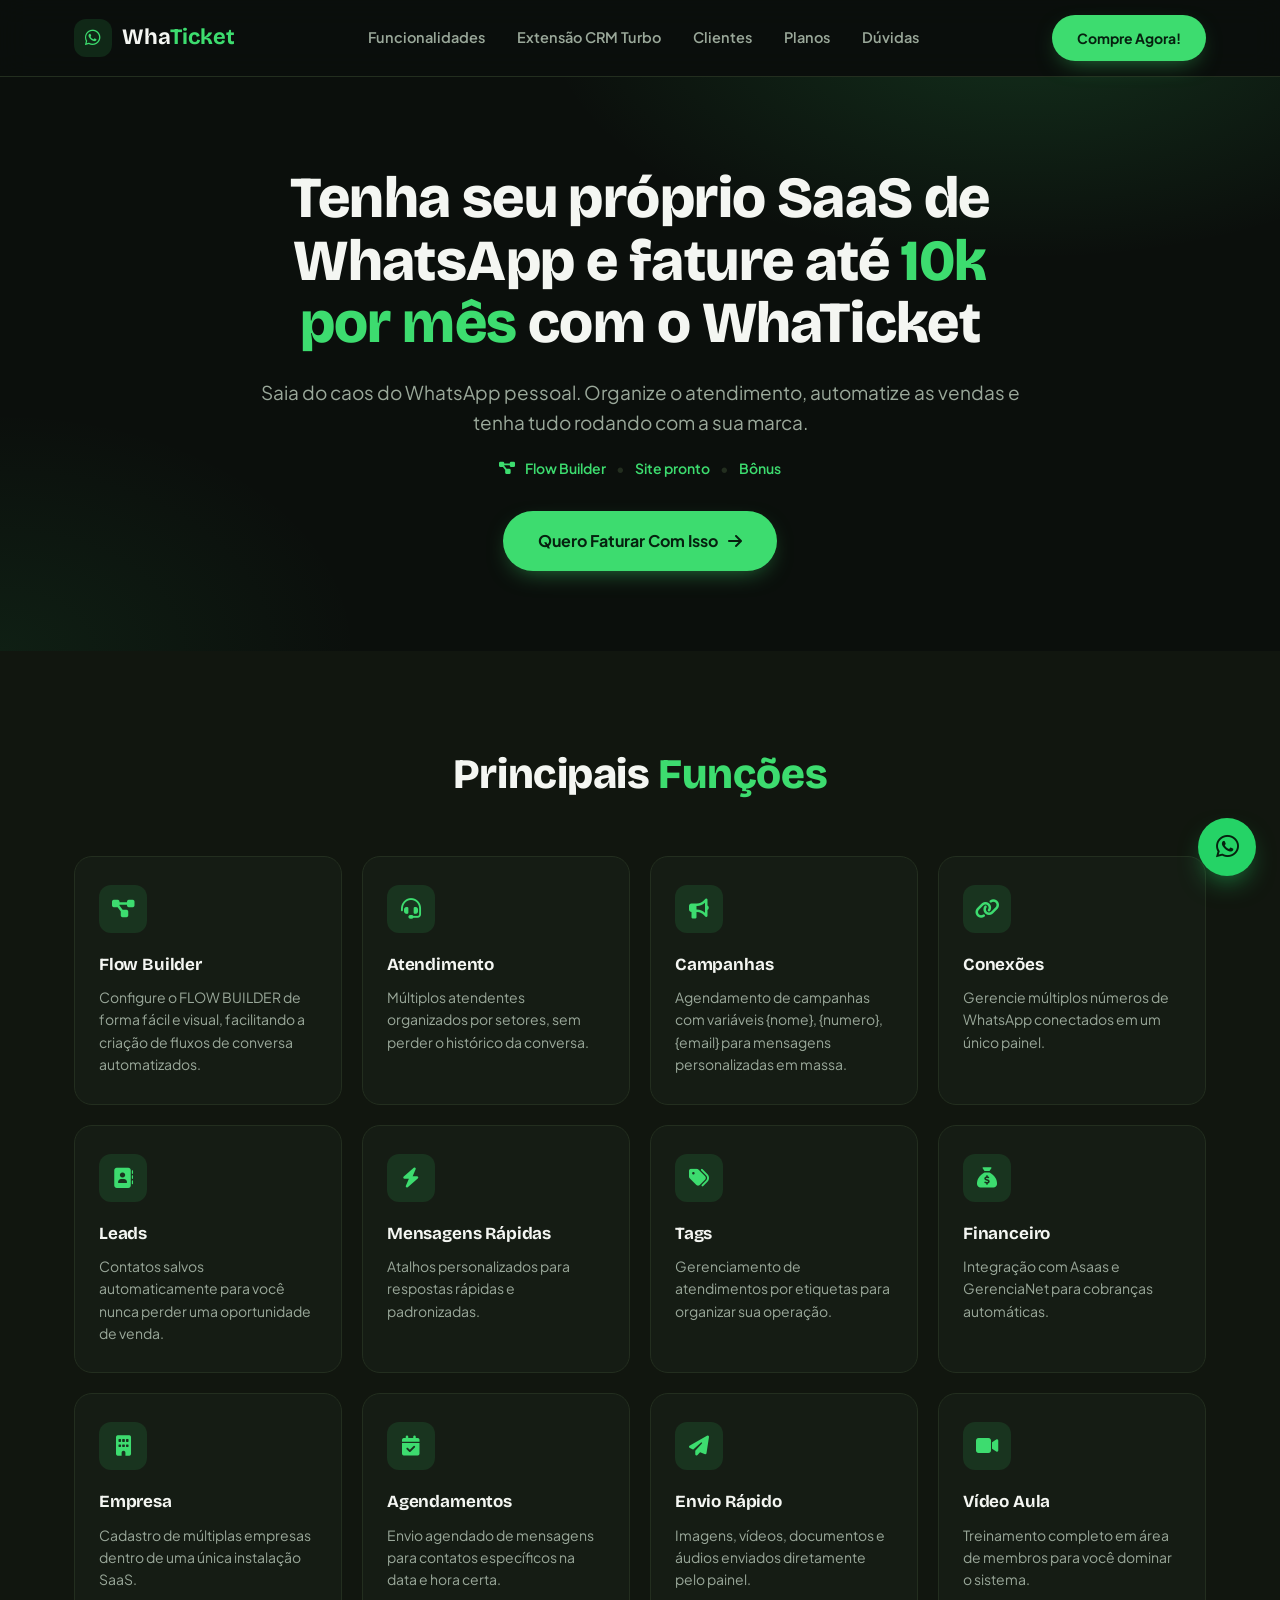
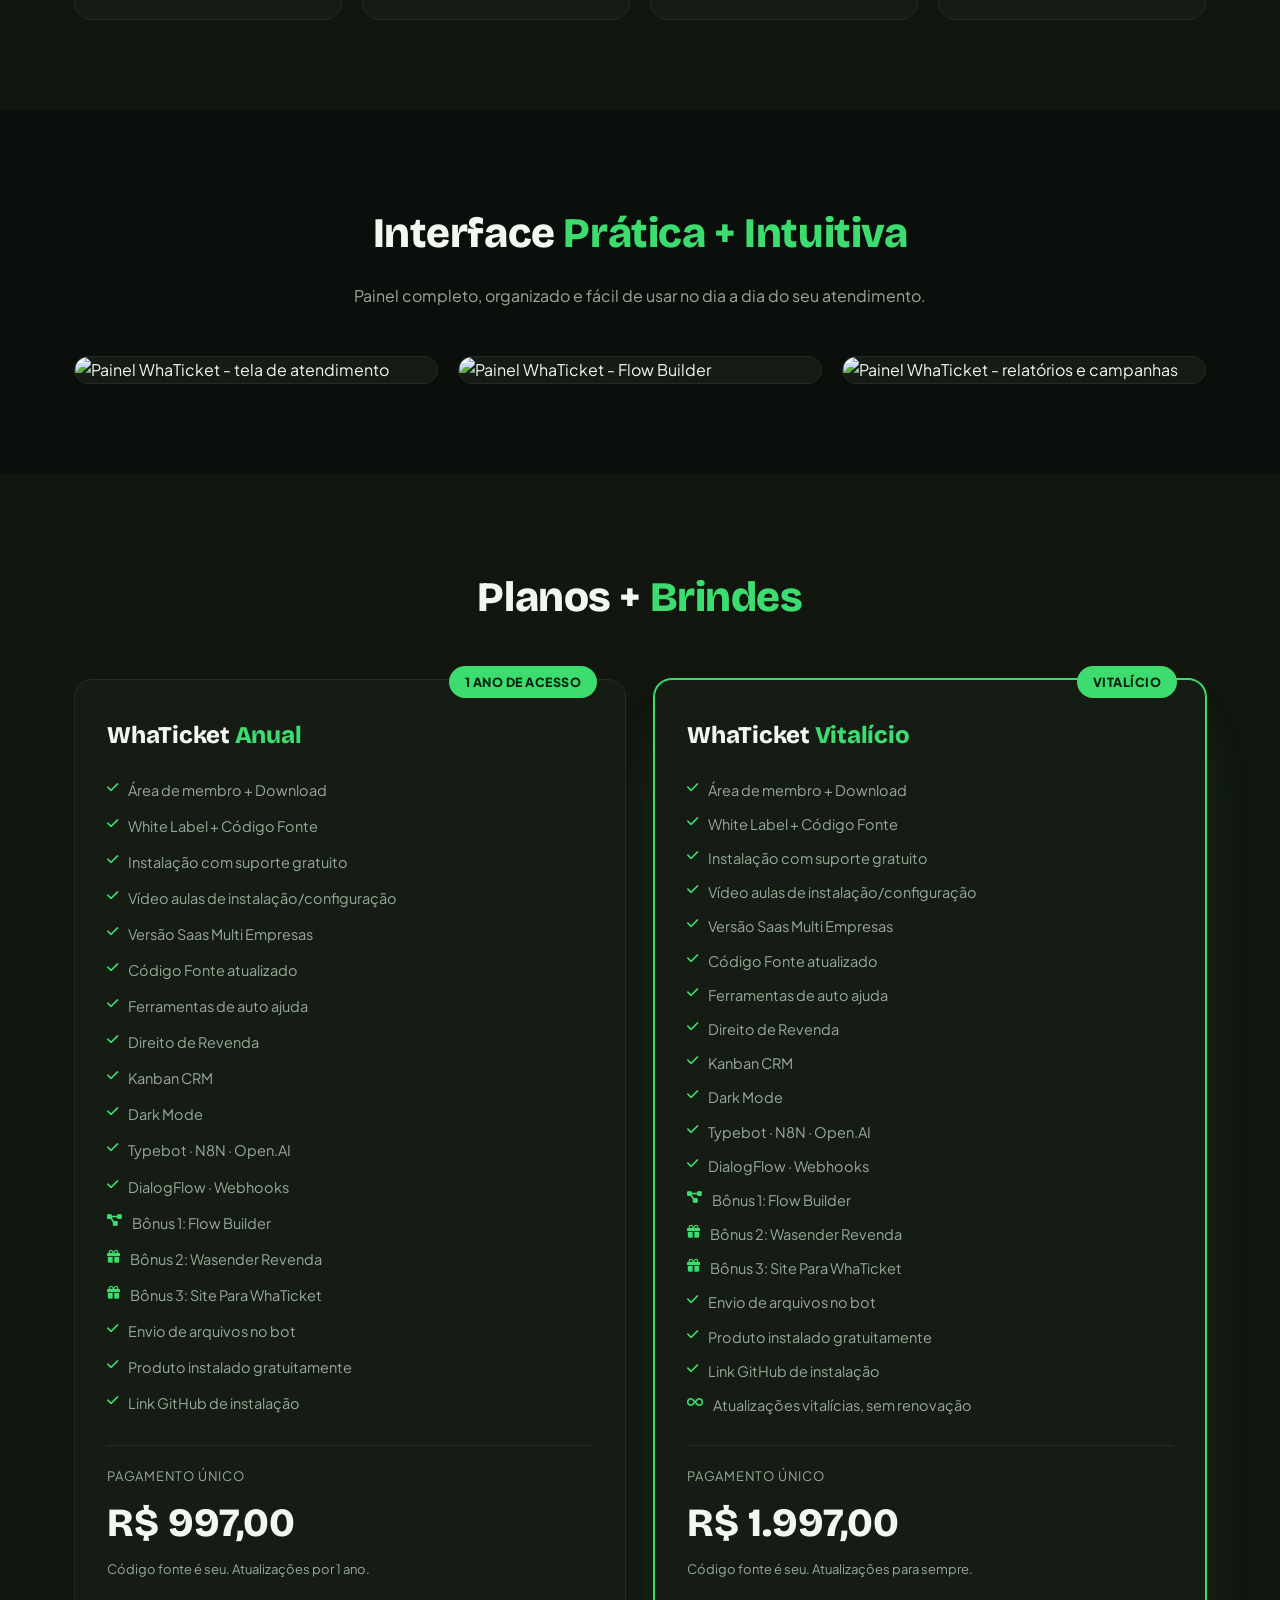
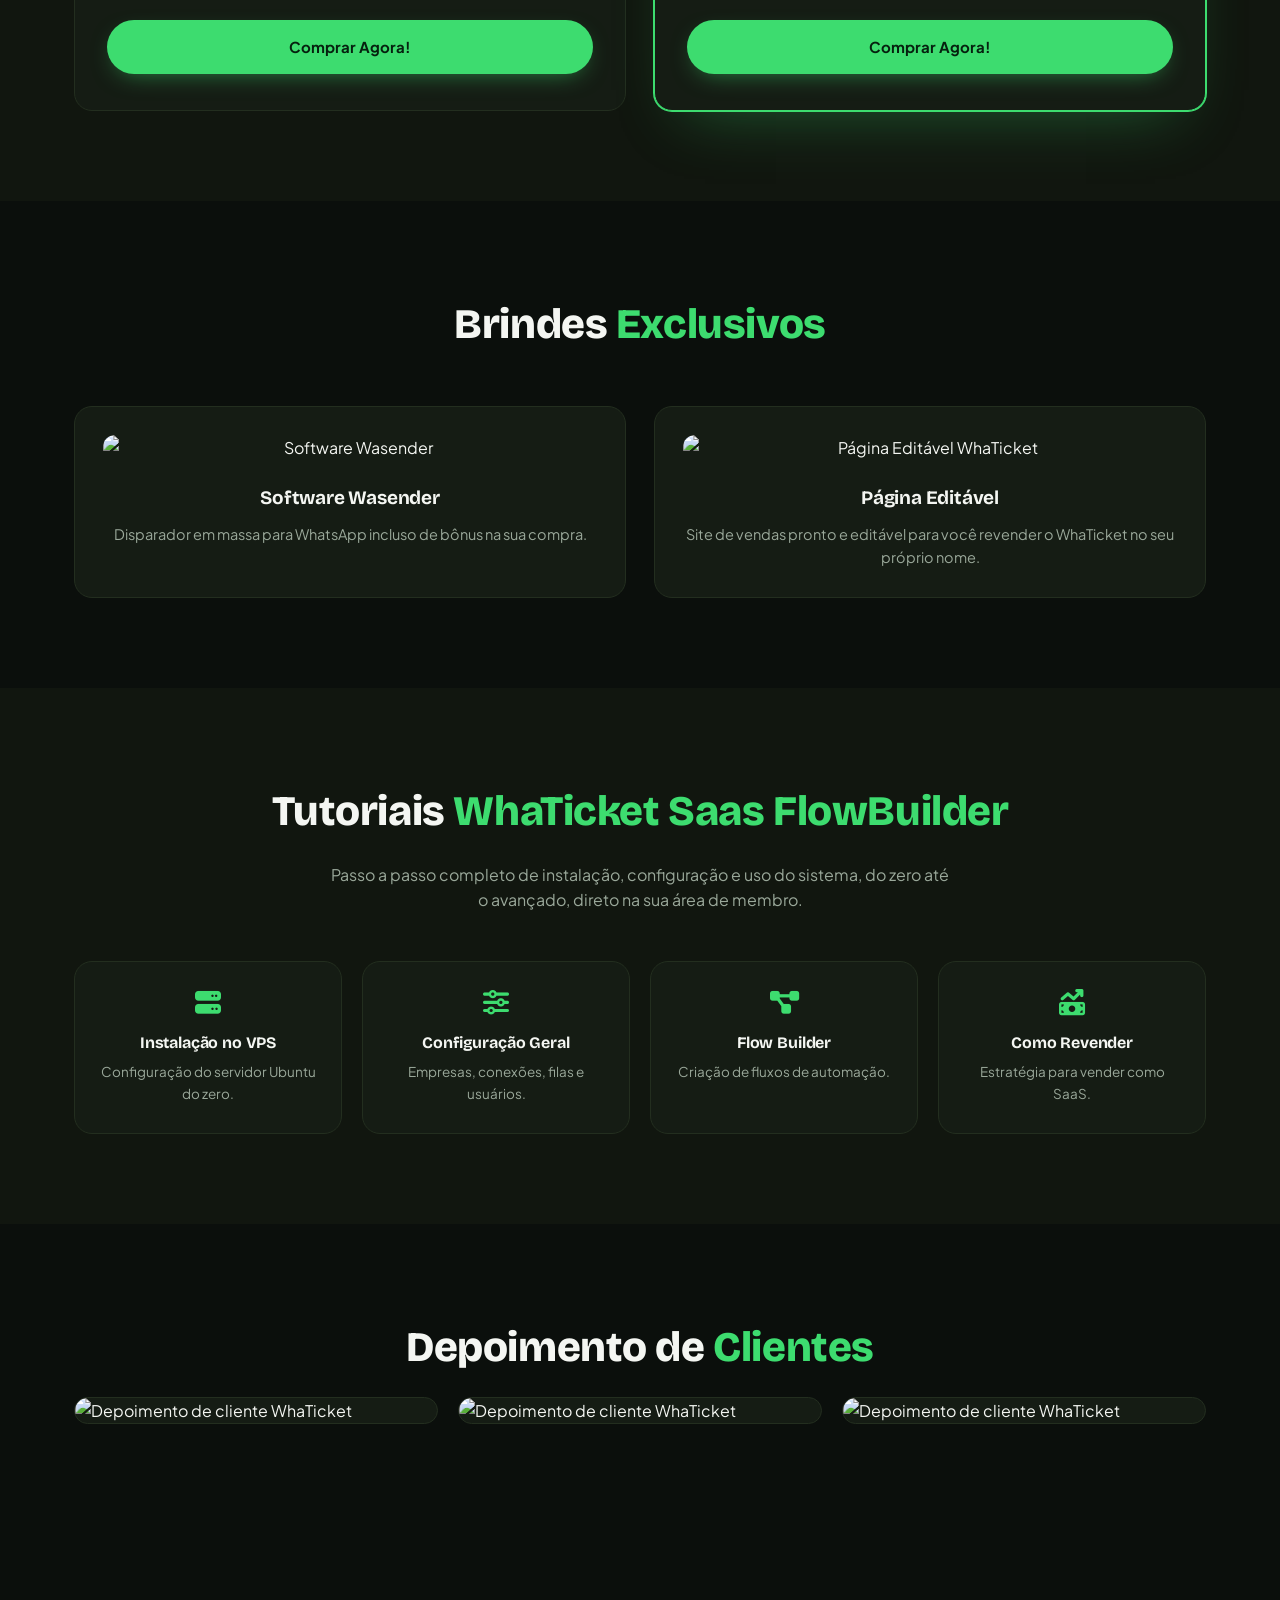
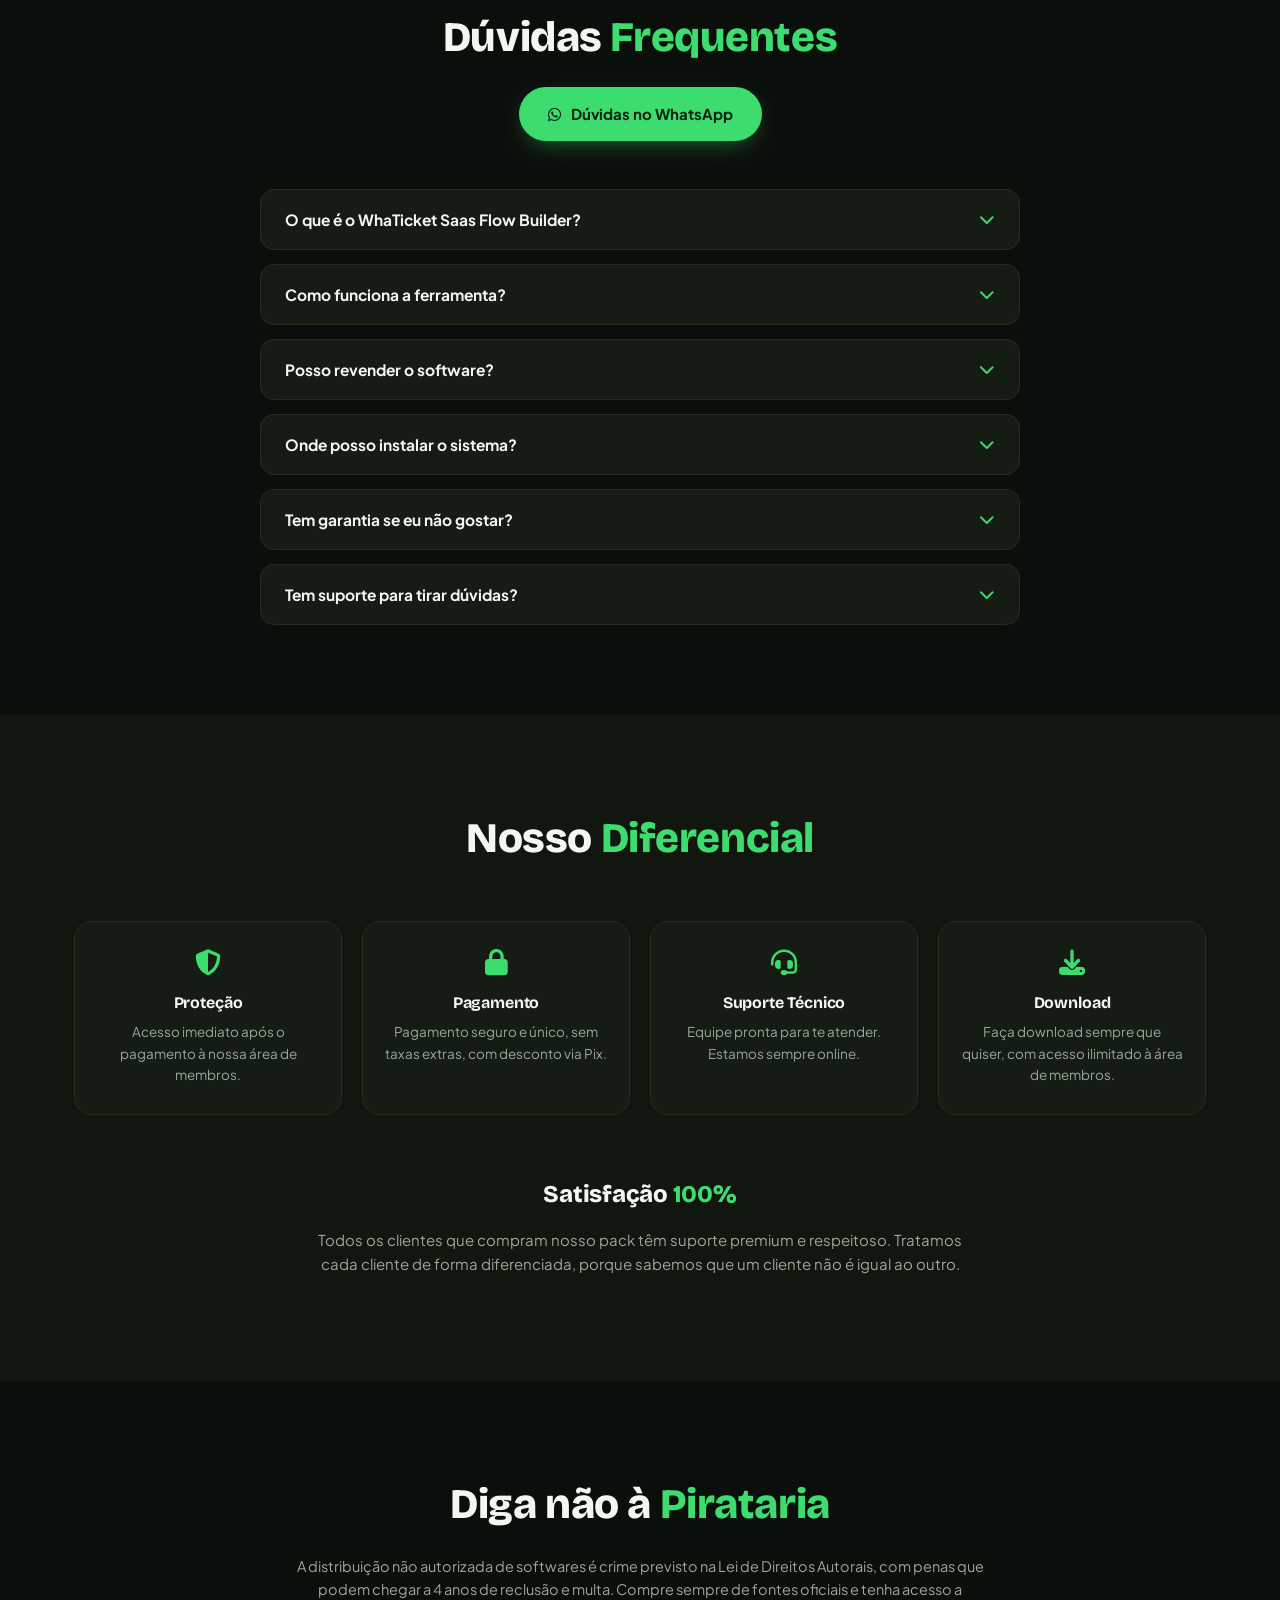
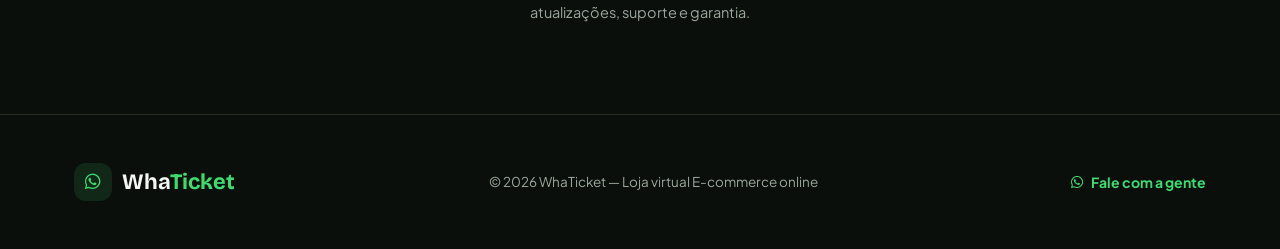
==== commit e2f2b16e: "fix: remove imagem do hero, mantem layout centralizado sem foto" ====
--- a/index.html
+++ b/index.html
@@ -49,12 +49,6 @@
         <span class="dot">•</span> Bônus
       </p>
       <a href="#planos" class="btn btn-primary btn-lg">Quero Faturar Com Isso <i class="fa-solid fa-arrow-right"></i></a>
-    </div>
-
-    <div class="hero-media">
-      <div class="video-wrap">
-        <img src="https://images.unsplash.com/photo-1577563908411-5077b6dc7624?auto=format&fit=crop&w=1200&q=80" alt="Atendimento via WhatsApp em smartphone" loading="lazy">
-      </div>
     </div>
   </div>
 </section>
--- a/style.css
+++ b/style.css
@@ -162,10 +162,13 @@
 }
 
 .hero-inner {
-  display: grid;
-  grid-template-columns: 1.1fr 1fr;
-  gap: 64px;
-  align-items: center;
+  display: flex;
+  justify-content: center;
+}
+
+.hero-copy {
+  max-width: 760px;
+  text-align: center;
 }
 
 .hero h1 {
@@ -183,6 +186,7 @@
 .hero-tag {
   display: flex;
   align-items: center;
+  justify-content: center;
   gap: 10px;
   flex-wrap: wrap;
   font-size: 14px;
@@ -192,27 +196,6 @@
 }
 
 .hero-tag .dot { color: var(--card-border); }
-
-.video-wrap {
-  position: relative;
-  width: 100%;
-  aspect-ratio: 16/9;
-  border-radius: var(--radius);
-  overflow: hidden;
-  border: 1px solid var(--card-border);
-  box-shadow: 0 30px 60px -30px rgba(0, 0, 0, 0.7);
-}
-
-.video-wrap iframe,
-.video-wrap img {
-  position: absolute;
-  inset: 0;
-  width: 100%;
-  height: 100%;
-  border: 0;
-  border-radius: 0;
-  object-fit: cover;
-}
 
 /* ===== SECTION TITLES ===== */
 .section-title {
@@ -680,7 +663,6 @@
 
 /* ===== RESPONSIVE ===== */
 @media (max-width: 980px) {
-  .hero-inner { grid-template-columns: 1fr; gap: 40px; }
   .features-grid { grid-template-columns: repeat(2, 1fr); }
   .interface-grid { grid-template-columns: 1fr; }
   .plans-grid { grid-template-columns: 1fr; }
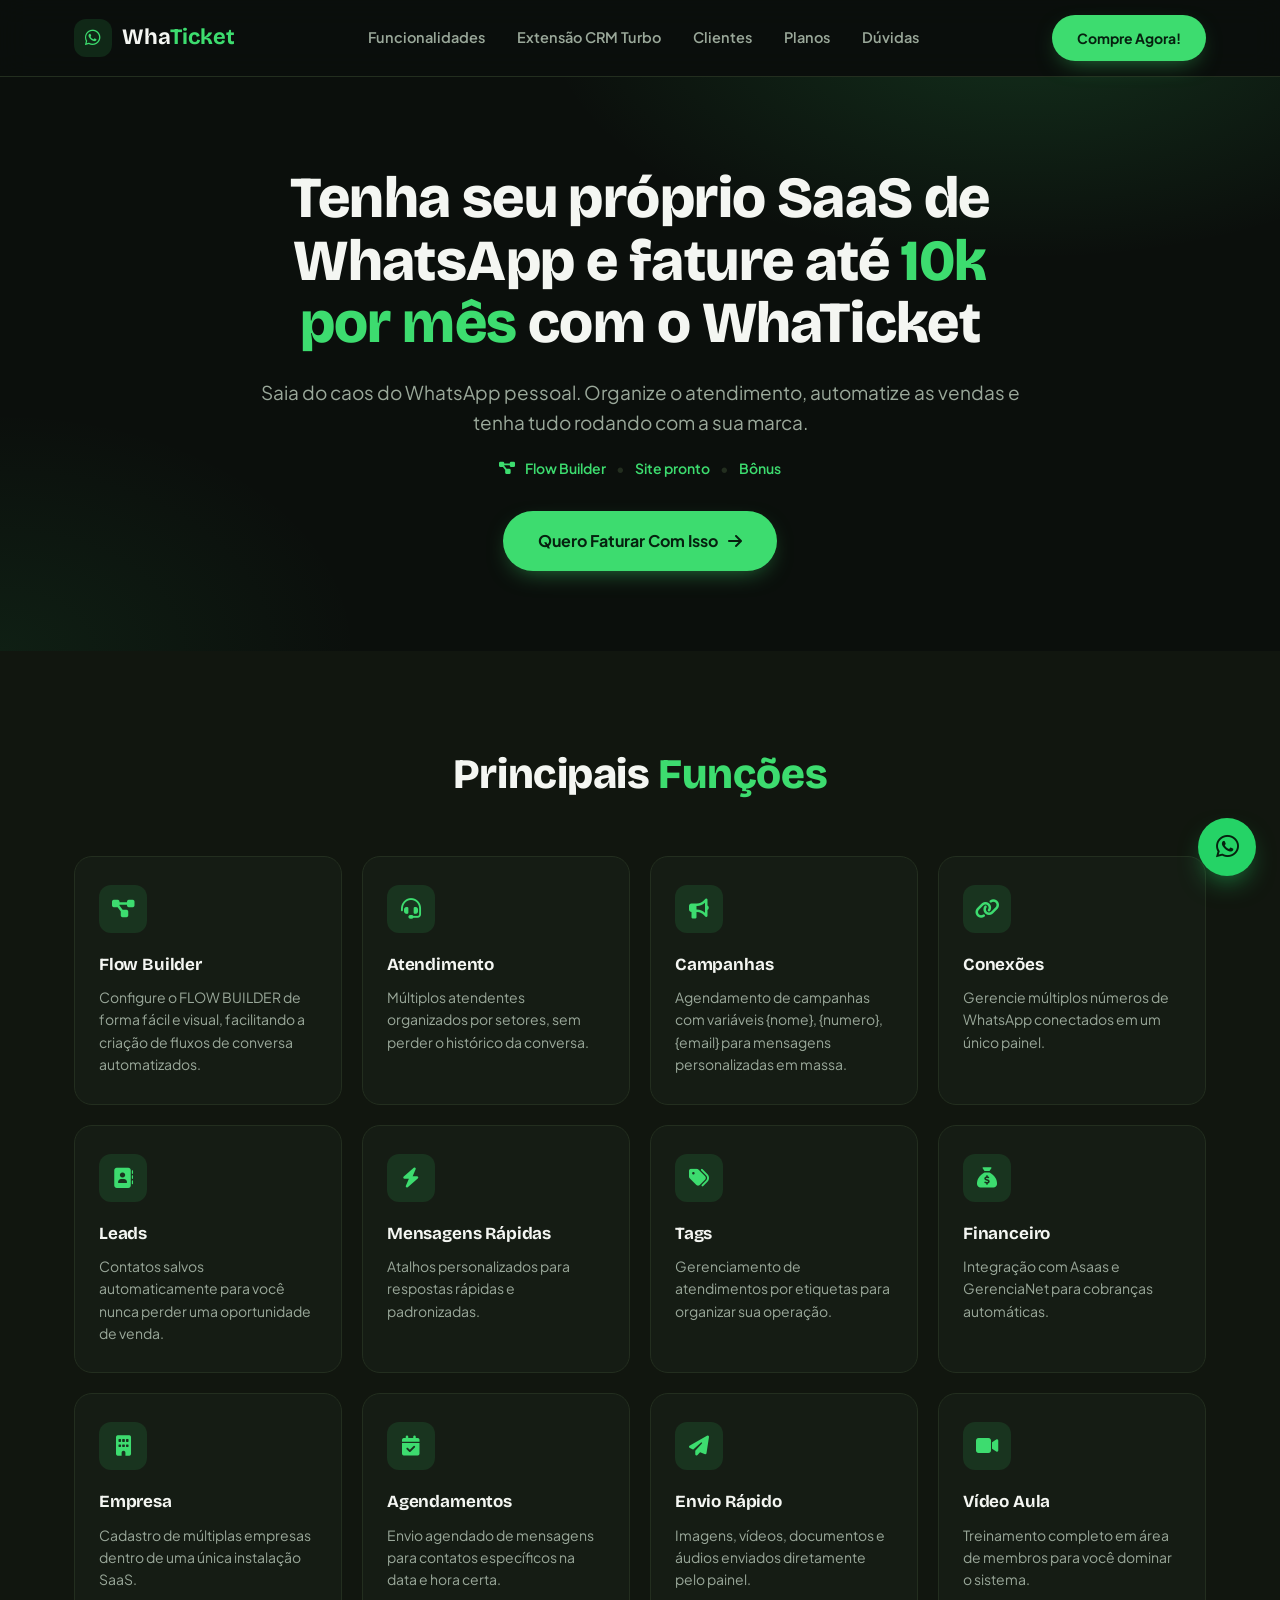
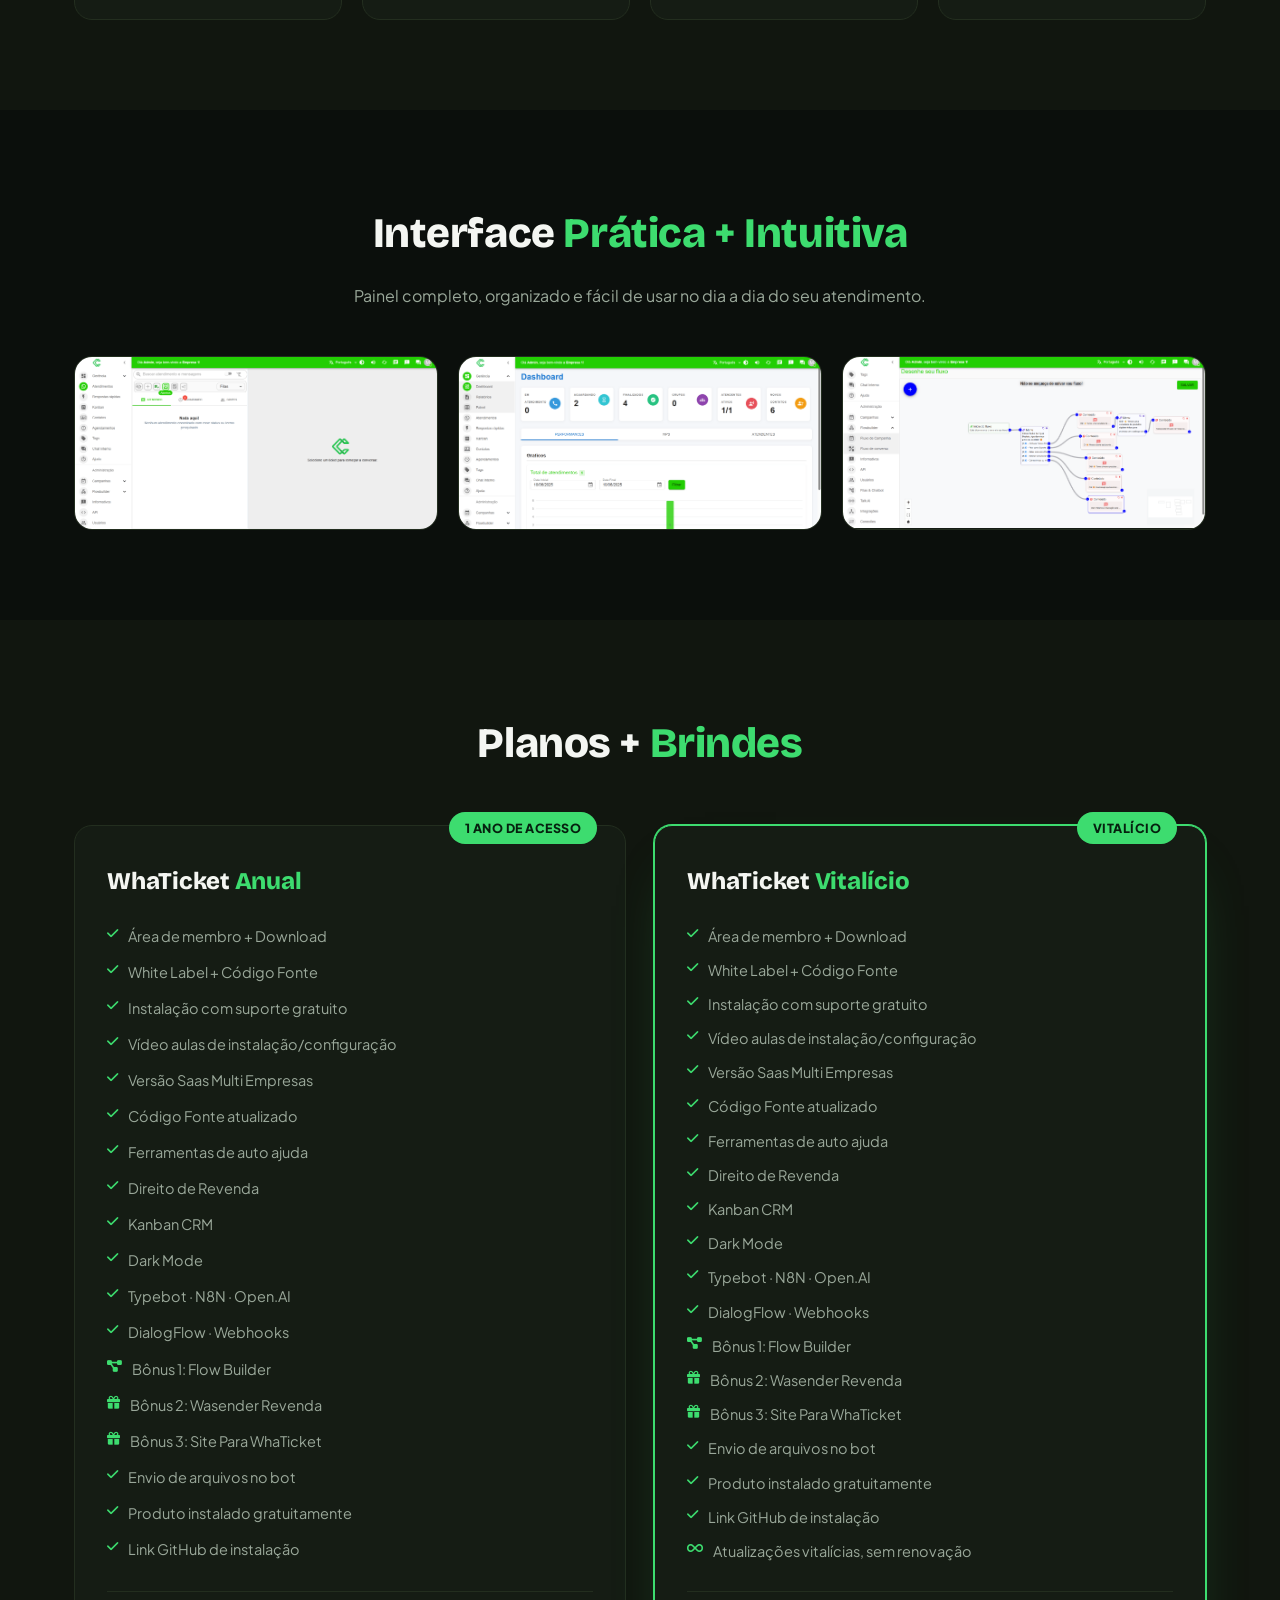
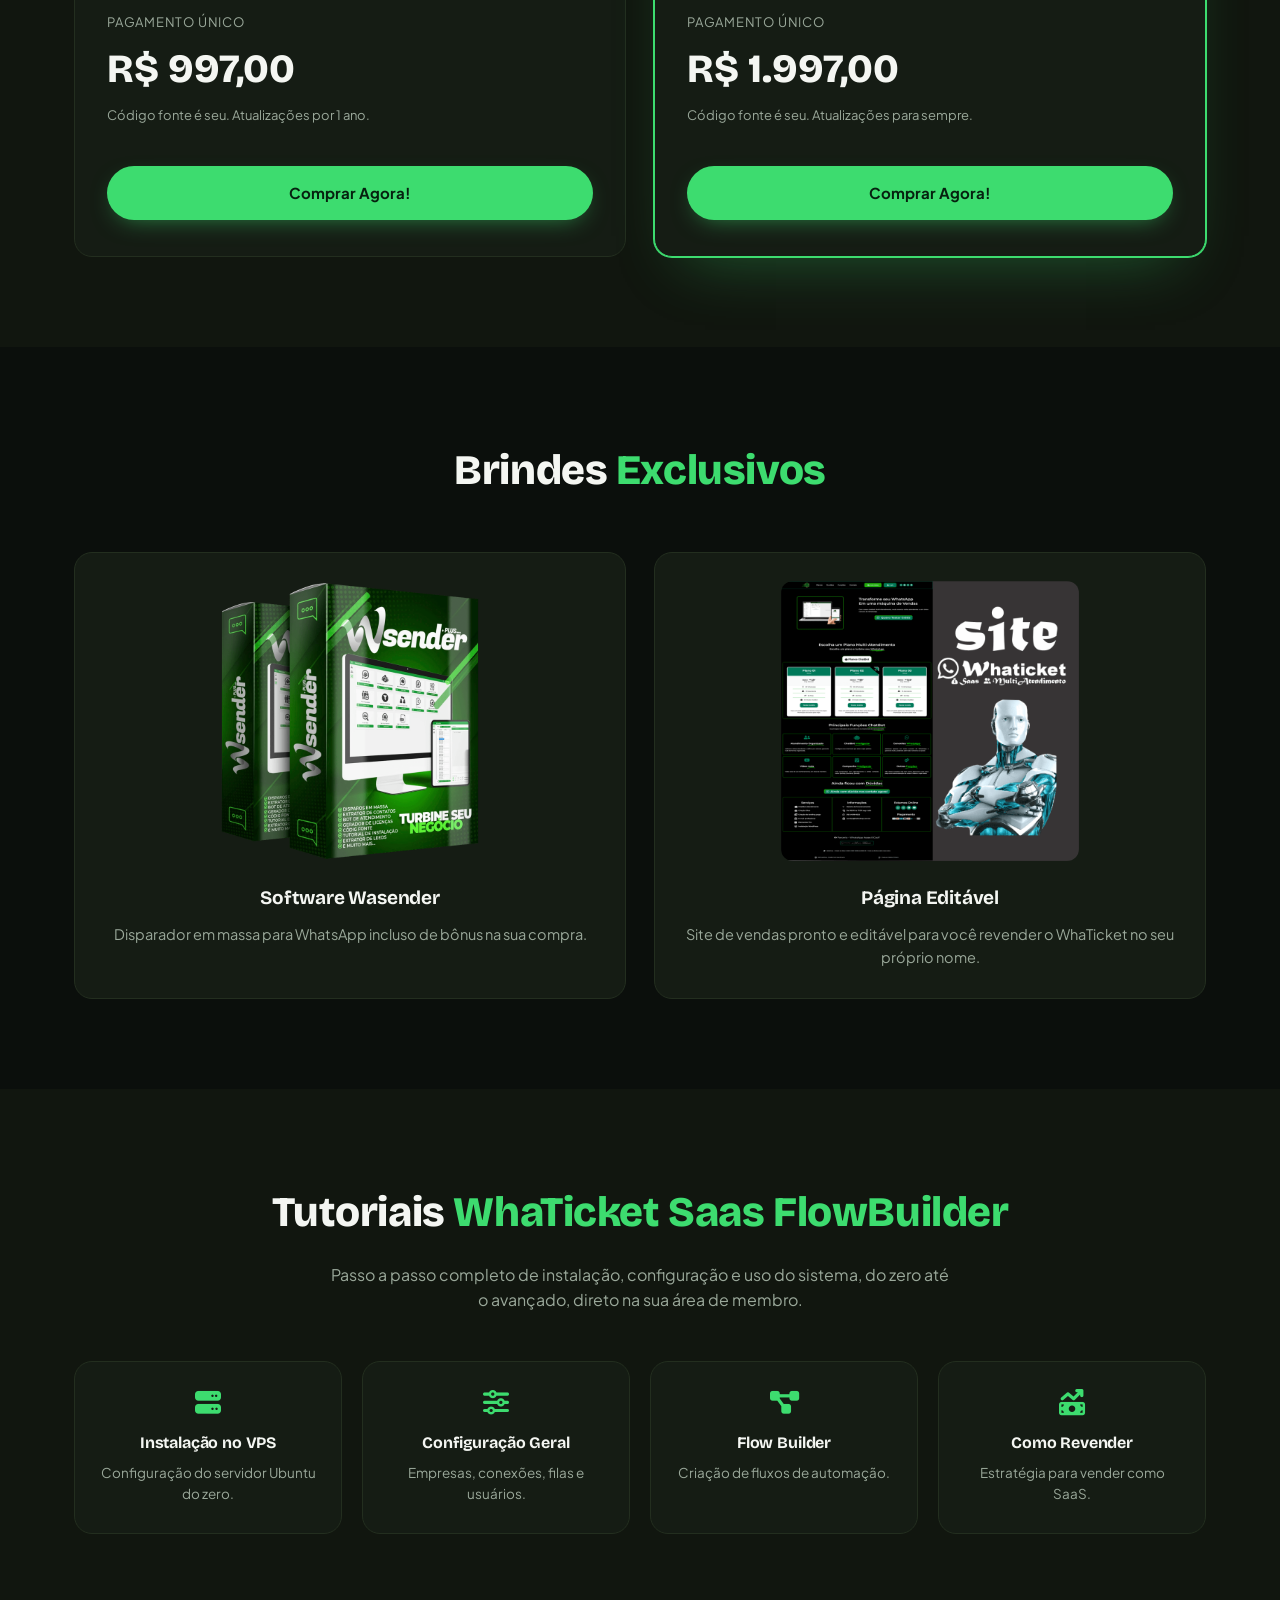
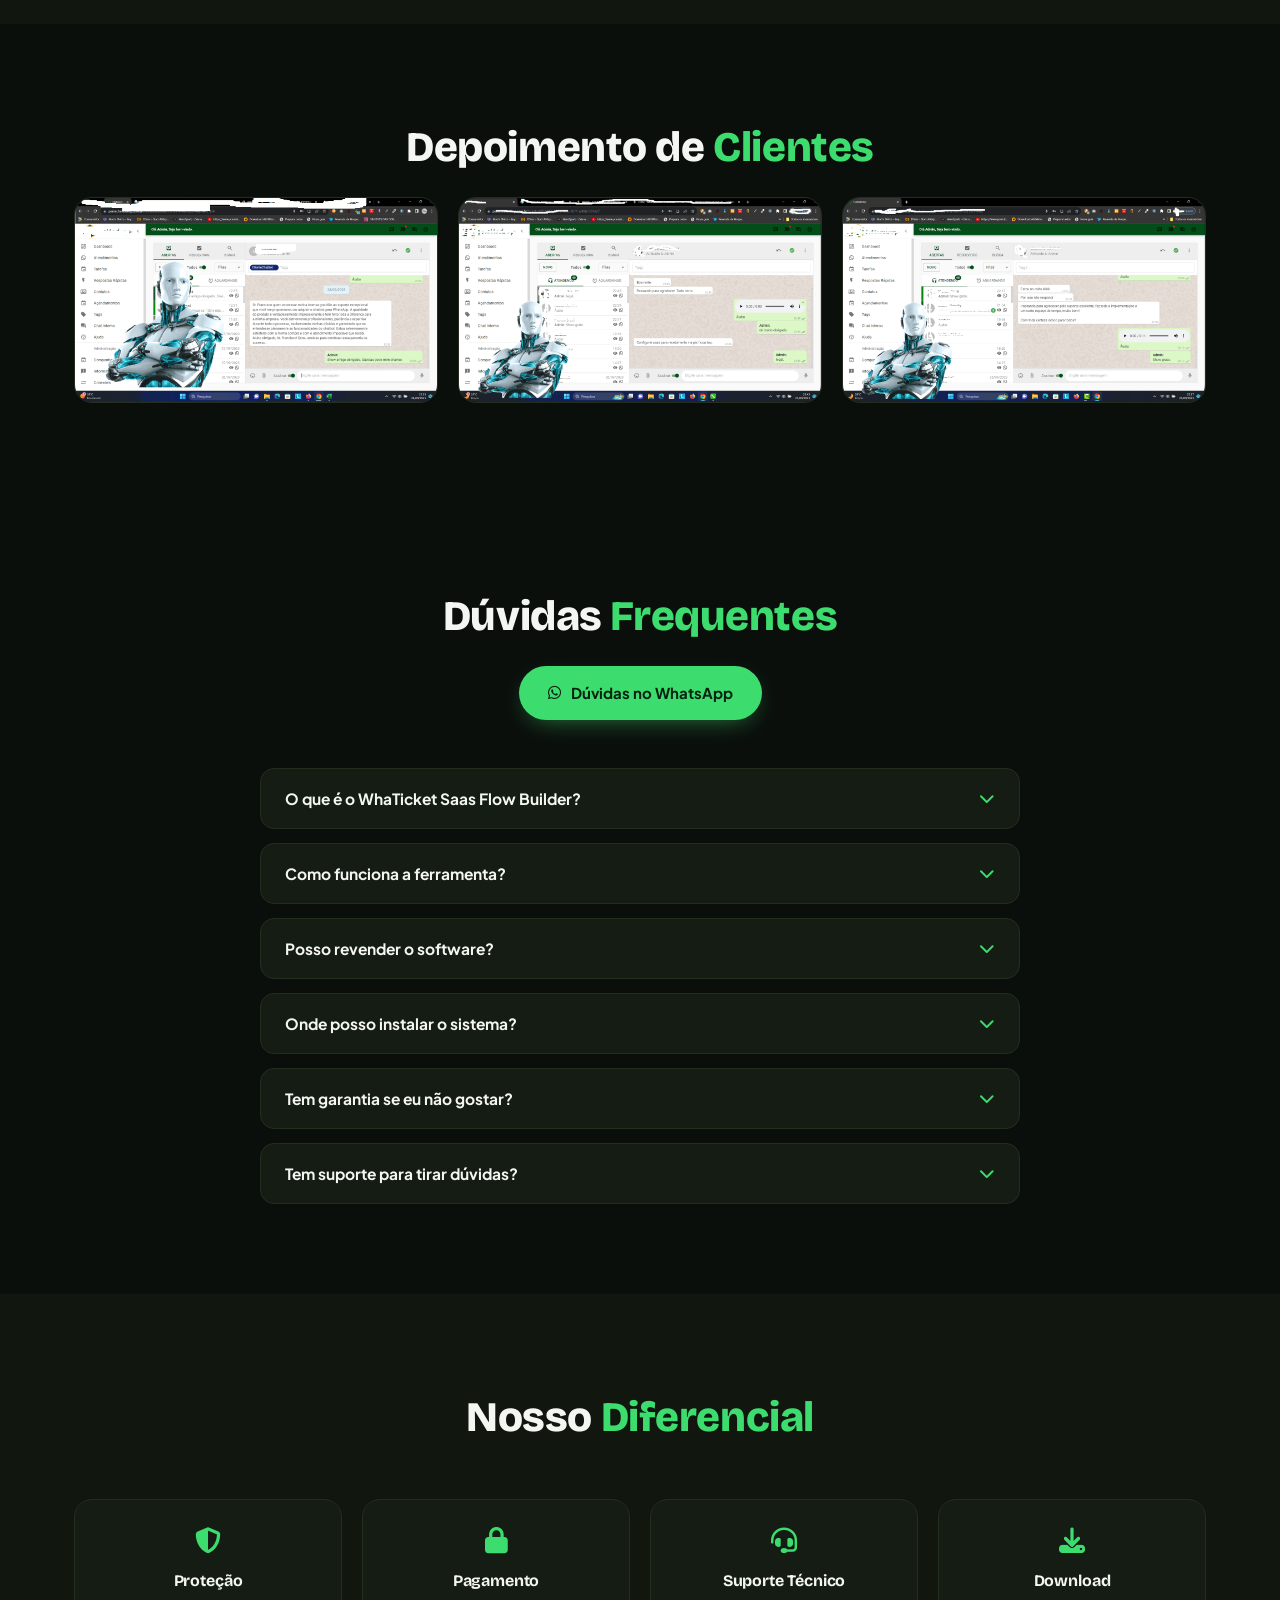
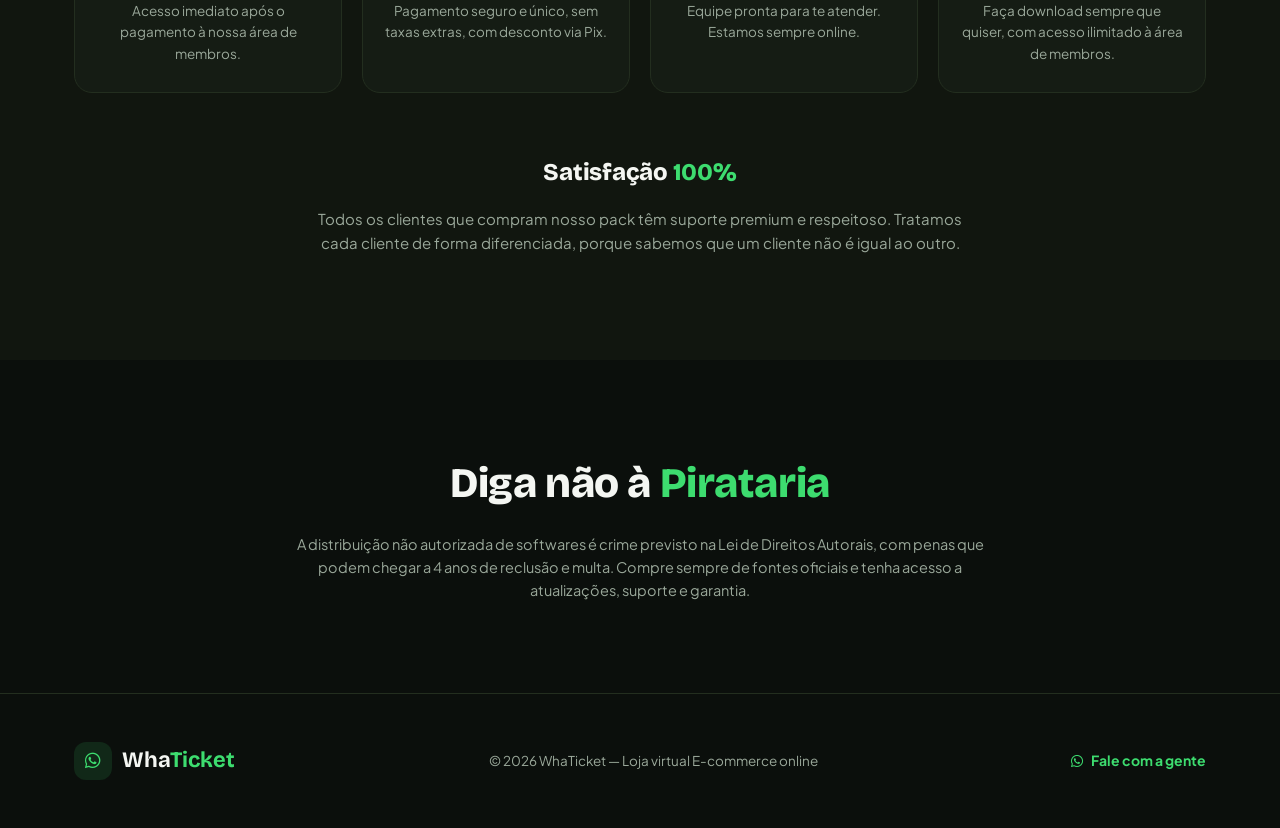
==== commit 4b180593: "fix: hospeda imagens localmente para corrigir carregamento no mobile" ====
--- a/index.html
+++ b/index.html
@@ -131,13 +131,13 @@
 
     <div class="interface-grid">
       <div class="interface-shot">
-        <img src="https://i0.wp.com/cliqueturbo.com.br/wp-content/uploads/2025/06/Captura-de-tela-2025-06-10-154842.png?fit=800%2C379&ssl=1" alt="Painel WhaTicket - tela de atendimento" loading="lazy">
+        <img src="images/interface-1.png" alt="Painel WhaTicket - tela de atendimento" loading="lazy">
       </div>
       <div class="interface-shot">
-        <img src="https://i0.wp.com/cliqueturbo.com.br/wp-content/uploads/2025/06/Captura-de-tela-2025-06-10-154858.png?fit=800%2C379&ssl=1" alt="Painel WhaTicket - Flow Builder" loading="lazy">
+        <img src="images/interface-2.png" alt="Painel WhaTicket - Flow Builder" loading="lazy">
       </div>
       <div class="interface-shot">
-        <img src="https://i0.wp.com/cliqueturbo.com.br/wp-content/uploads/2025/06/Captura-de-tela-2025-06-10-162004.png?fit=800%2C377&ssl=1" alt="Painel WhaTicket - relatórios e campanhas" loading="lazy">
+        <img src="images/interface-3.png" alt="Painel WhaTicket - relatórios e campanhas" loading="lazy">
       </div>
     </div>
   </div>
@@ -226,12 +226,12 @@
 
     <div class="bonus-grid">
       <div class="bonus-card">
-        <img src="https://i0.wp.com/cliqueturbo.com.br/wp-content/uploads/2024/08/Box-WS-site.webp?fit=800%2C800&ssl=1" alt="Software Wasender" loading="lazy">
+        <img src="images/bonus-wasender.webp" alt="Software Wasender" loading="lazy">
         <h3>Software Wasender</h3>
         <p>Disparador em massa para WhatsApp incluso de bônus na sua compra.</p>
       </div>
       <div class="bonus-card">
-        <img src="https://i0.wp.com/cliqueturbo.com.br/wp-content/uploads/2024/08/sitewhatickets.png?fit=800%2C752&ssl=1" alt="Página Editável WhaTicket" loading="lazy">
+        <img src="images/bonus-site.png" alt="Página Editável WhaTicket" loading="lazy">
         <h3>Página Editável</h3>
         <p>Site de vendas pronto e editável para você revender o WhaTicket no seu próprio nome.</p>
       </div>
@@ -259,13 +259,13 @@
     <h2 class="section-title">Depoimento de <span class="accent">Clientes</span></h2>
     <div class="testimonials-grid">
       <div class="testimonial-shot">
-        <img src="https://i0.wp.com/cliqueturbo.com.br/wp-content/uploads/2024/08/depoimentohoje.png?fit=651%2C366&ssl=1" alt="Depoimento de cliente WhaTicket" loading="lazy">
+        <img src="images/depoimento-1.png" alt="Depoimento de cliente WhaTicket" loading="lazy">
       </div>
       <div class="testimonial-shot">
-        <img src="https://i0.wp.com/cliqueturbo.com.br/wp-content/uploads/2024/08/novodepoimento01.png?fit=651%2C366&ssl=1" alt="Depoimento de cliente WhaTicket" loading="lazy">
+        <img src="images/depoimento-2.png" alt="Depoimento de cliente WhaTicket" loading="lazy">
       </div>
       <div class="testimonial-shot">
-        <img src="https://i0.wp.com/cliqueturbo.com.br/wp-content/uploads/2024/08/novodepoimento02.png?fit=652%2C367&ssl=1" alt="Depoimento de cliente WhaTicket" loading="lazy">
+        <img src="images/depoimento-3.png" alt="Depoimento de cliente WhaTicket" loading="lazy">
       </div>
     </div>
   </div>
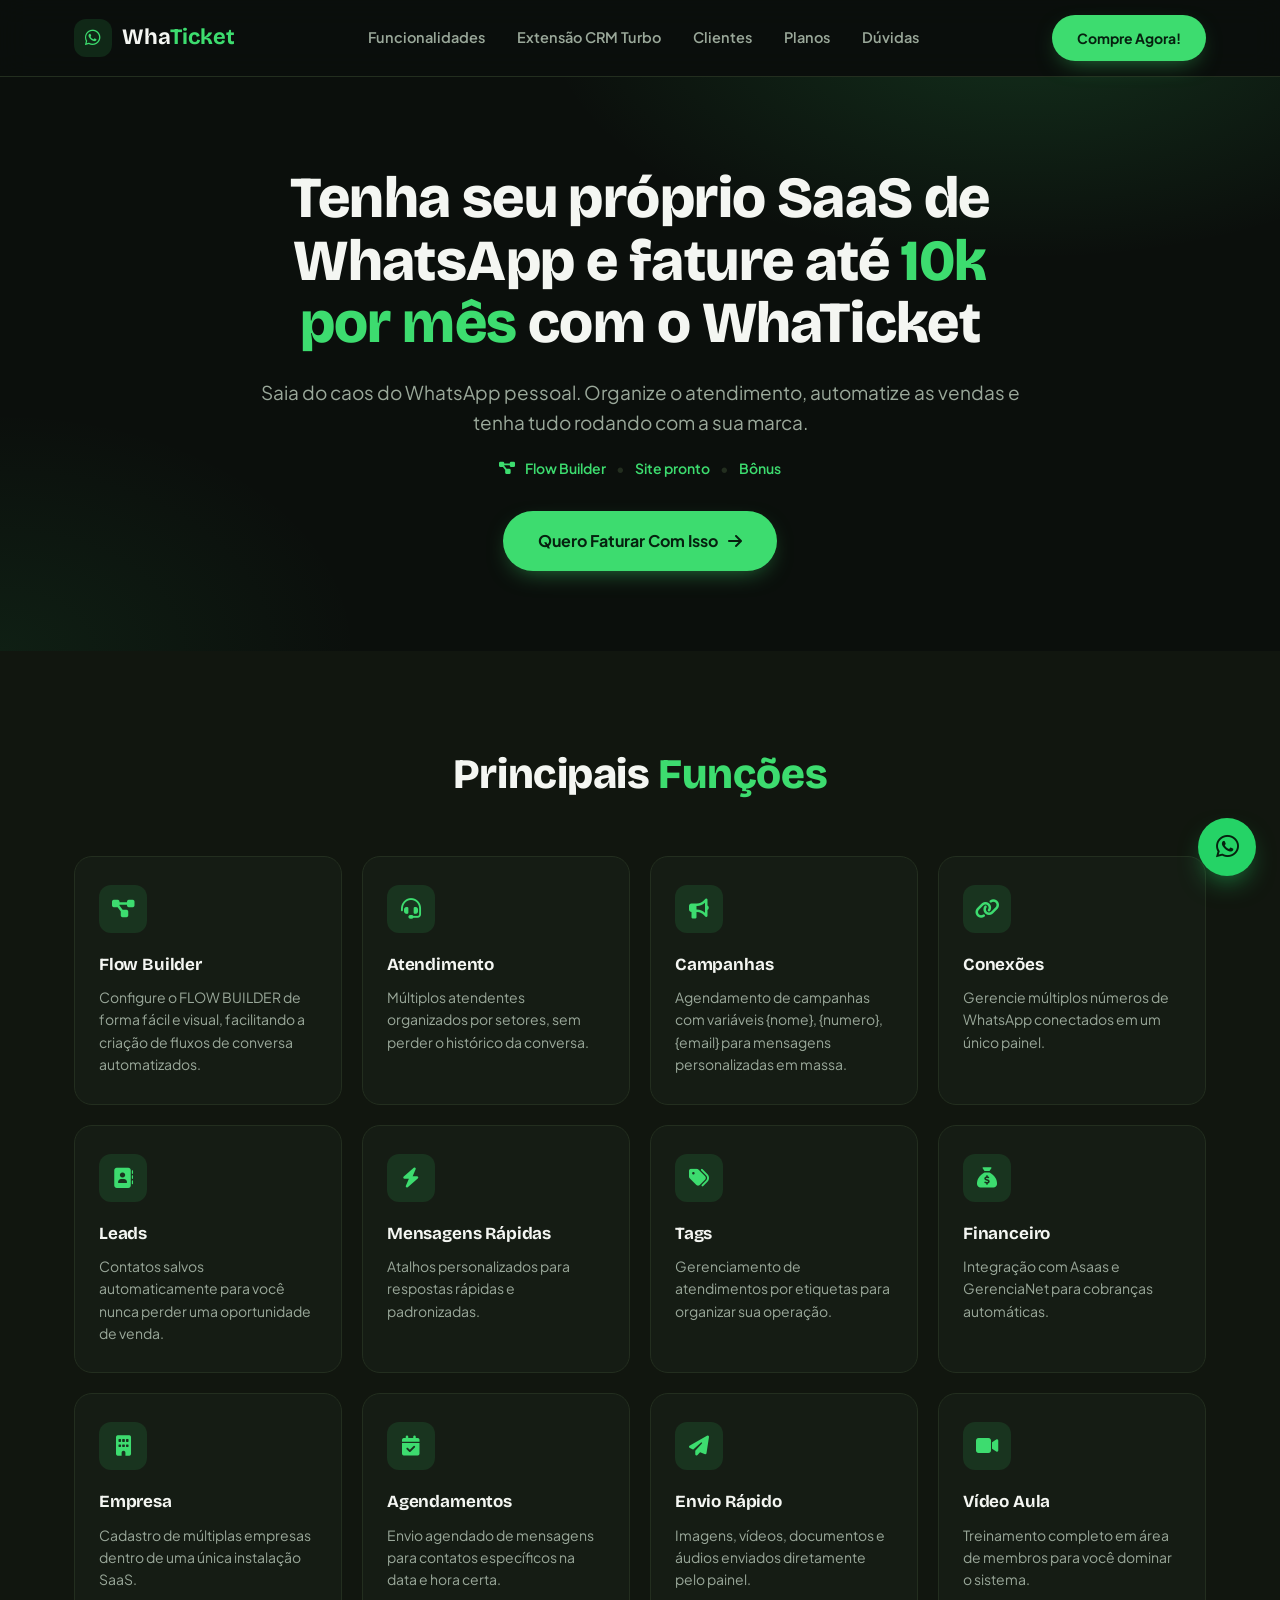
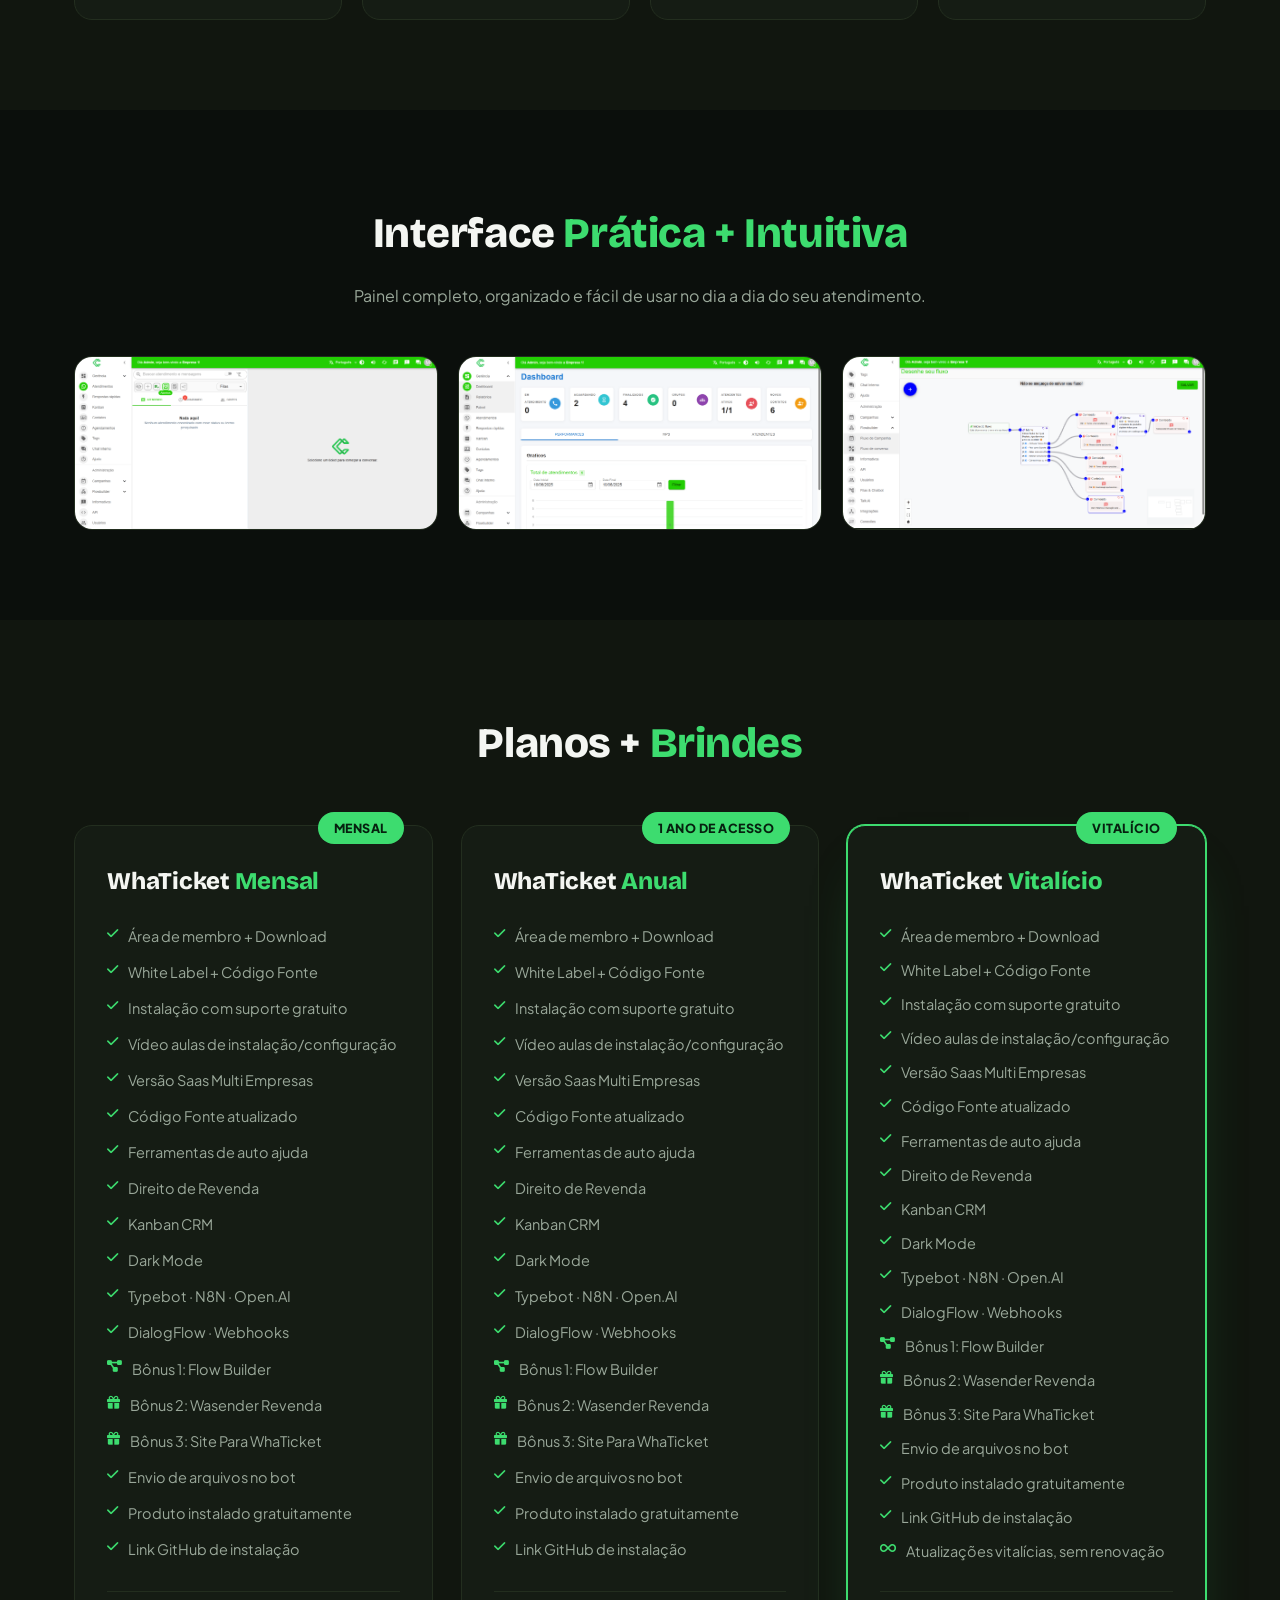
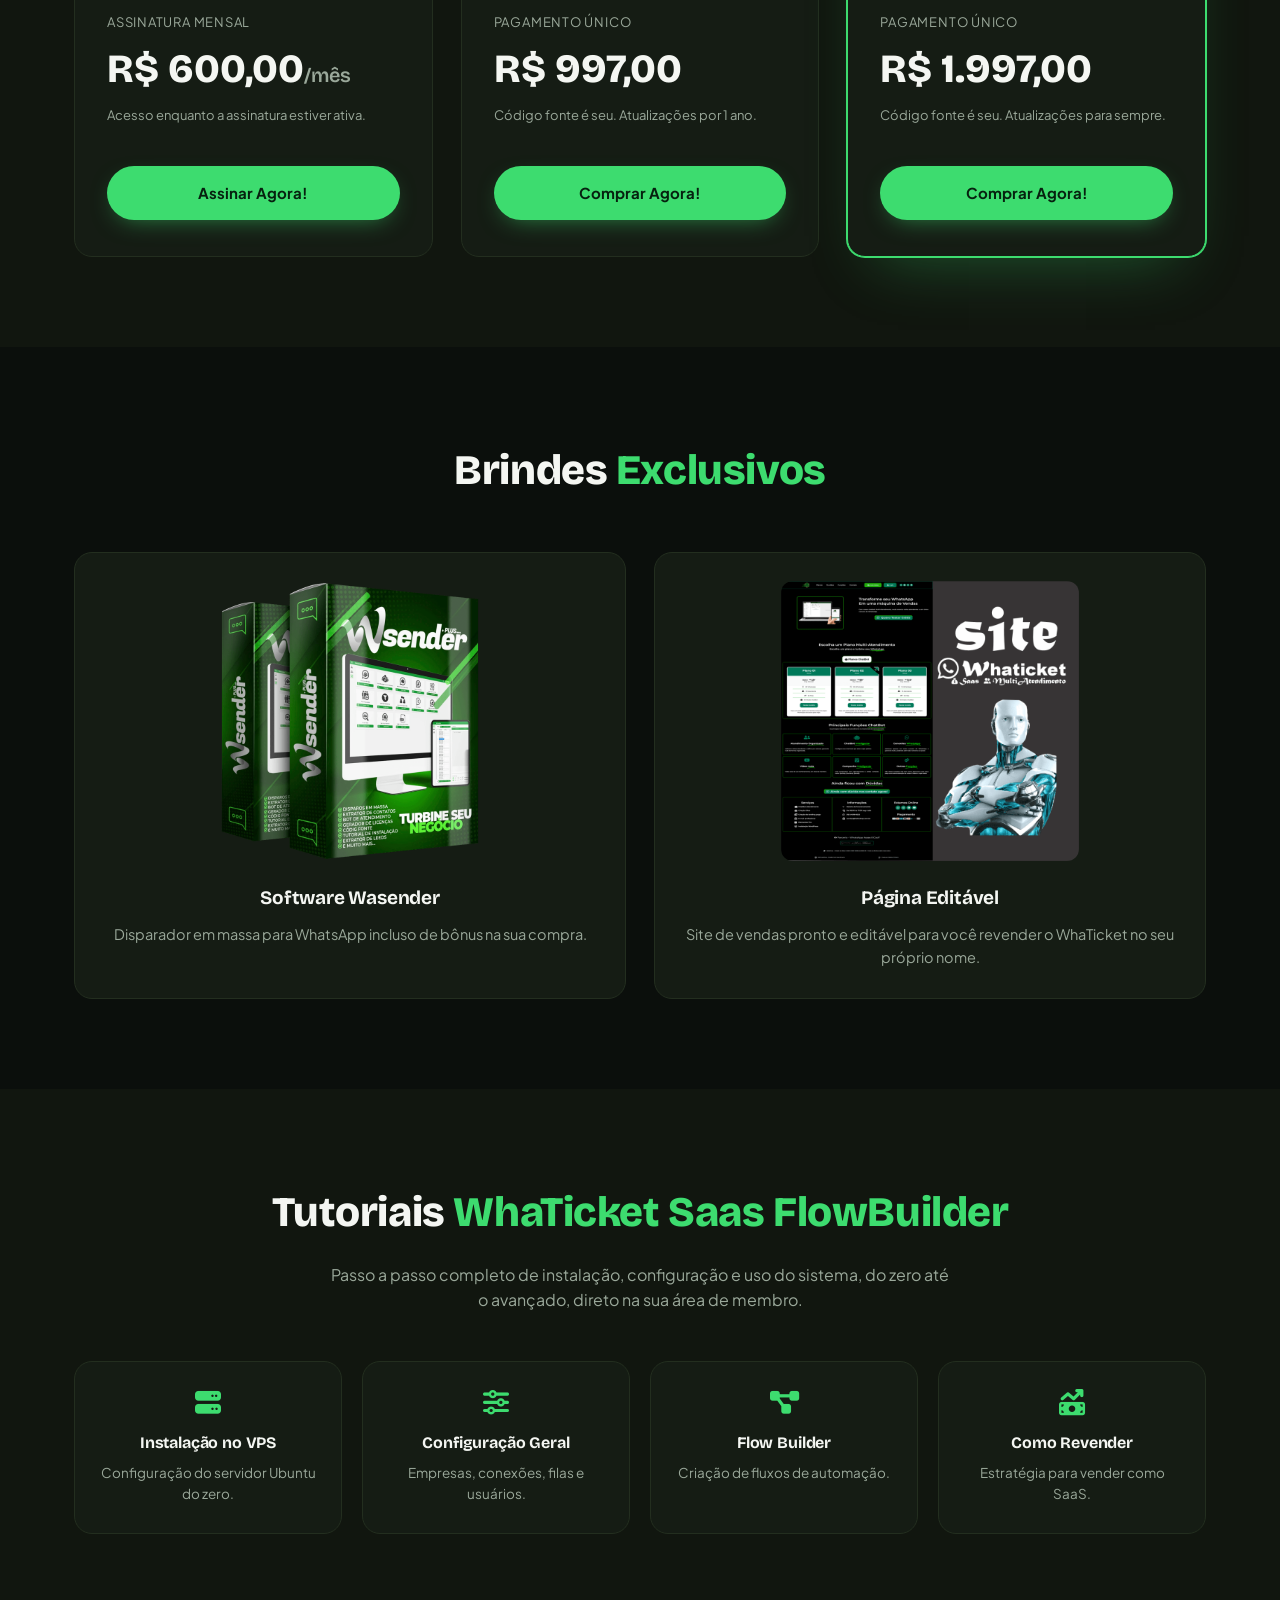
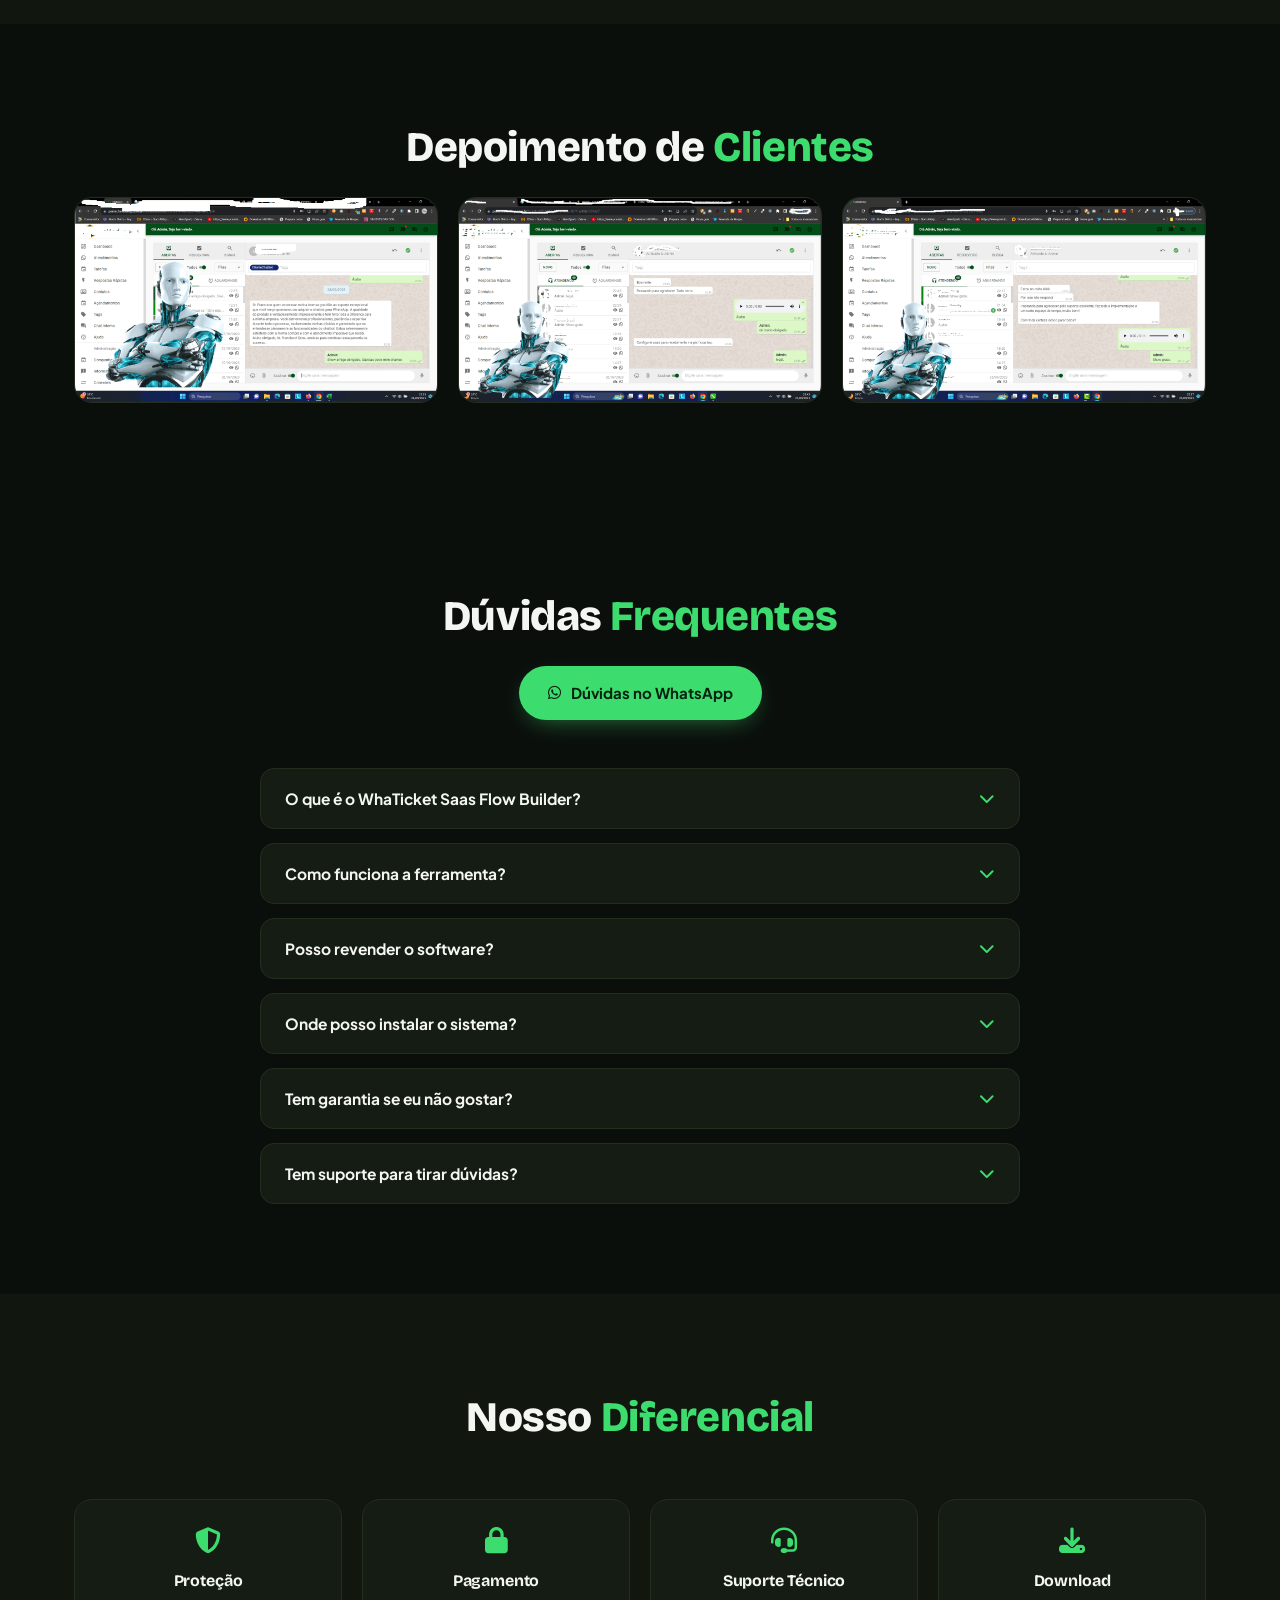
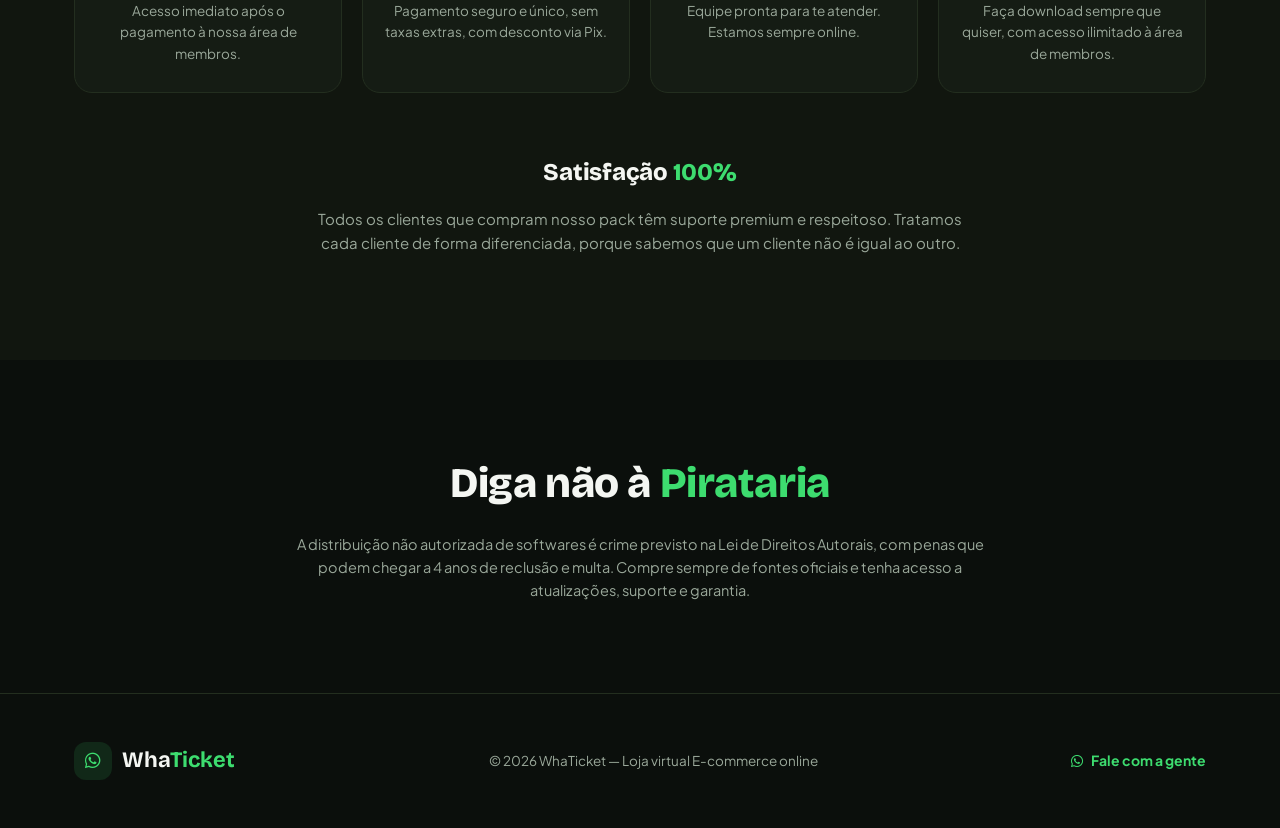
==== commit d19c41c9: "feat: adiciona plano Mensal R$600 como primeiro card dos planos" ====
--- a/index.html
+++ b/index.html
@@ -149,6 +149,38 @@
     <h2 class="section-title">Planos + <span class="accent">Brindes</span></h2>
 
     <div class="plans-grid">
+
+      <!-- MENSAL -->
+      <div class="plan-card">
+        <div class="plan-badge">MENSAL</div>
+        <h3 class="plan-name">WhaTicket <span class="accent">Mensal</span></h3>
+        <ul class="plan-features">
+          <li><i class="fa-solid fa-check"></i> Área de membro + Download</li>
+          <li><i class="fa-solid fa-check"></i> White Label + Código Fonte</li>
+          <li><i class="fa-solid fa-check"></i> Instalação com suporte gratuito</li>
+          <li><i class="fa-solid fa-check"></i> Vídeo aulas de instalação/configuração</li>
+          <li><i class="fa-solid fa-check"></i> Versão Saas Multi Empresas</li>
+          <li><i class="fa-solid fa-check"></i> Código Fonte atualizado</li>
+          <li><i class="fa-solid fa-check"></i> Ferramentas de auto ajuda</li>
+          <li><i class="fa-solid fa-check"></i> Direito de Revenda</li>
+          <li><i class="fa-solid fa-check"></i> Kanban CRM</li>
+          <li><i class="fa-solid fa-check"></i> Dark Mode</li>
+          <li><i class="fa-solid fa-check"></i> Typebot · N8N · Open.AI</li>
+          <li><i class="fa-solid fa-check"></i> DialogFlow · Webhooks</li>
+          <li><i class="fa-solid fa-diagram-project"></i> Bônus 1: Flow Builder</li>
+          <li><i class="fa-solid fa-gift"></i> Bônus 2: Wasender Revenda</li>
+          <li><i class="fa-solid fa-gift"></i> Bônus 3: Site Para WhaTicket</li>
+          <li><i class="fa-solid fa-check"></i> Envio de arquivos no bot</li>
+          <li><i class="fa-solid fa-check"></i> Produto instalado gratuitamente</li>
+          <li><i class="fa-solid fa-check"></i> Link GitHub de instalação</li>
+        </ul>
+        <div class="plan-price">
+          <span class="price-label">Assinatura mensal</span>
+          <span class="price-value">R$ 600,00<small>/mês</small></span>
+          <span class="price-note">Acesso enquanto a assinatura estiver ativa.</span>
+        </div>
+        <a href="https://pay.hotmart.com/F106340317N?off=mxsxfh17" target="_blank" rel="noopener" class="btn btn-primary btn-block">Assinar Agora!</a>
+      </div>
 
       <!-- 1 ANO DE ACESSO -->
       <div class="plan-card">
--- a/style.css
+++ b/style.css
@@ -288,7 +288,7 @@
 .plans-grid {
   margin-top: 48px;
   display: grid;
-  grid-template-columns: repeat(2, 1fr);
+  grid-template-columns: repeat(3, 1fr);
   gap: 28px;
 }
 
@@ -371,6 +371,12 @@
   font-size: 40px;
   font-weight: 800;
   color: var(--text);
+}
+
+.price-value small {
+  font-size: 20px;
+  font-weight: 600;
+  color: var(--text-muted);
 }
 
 .price-note {
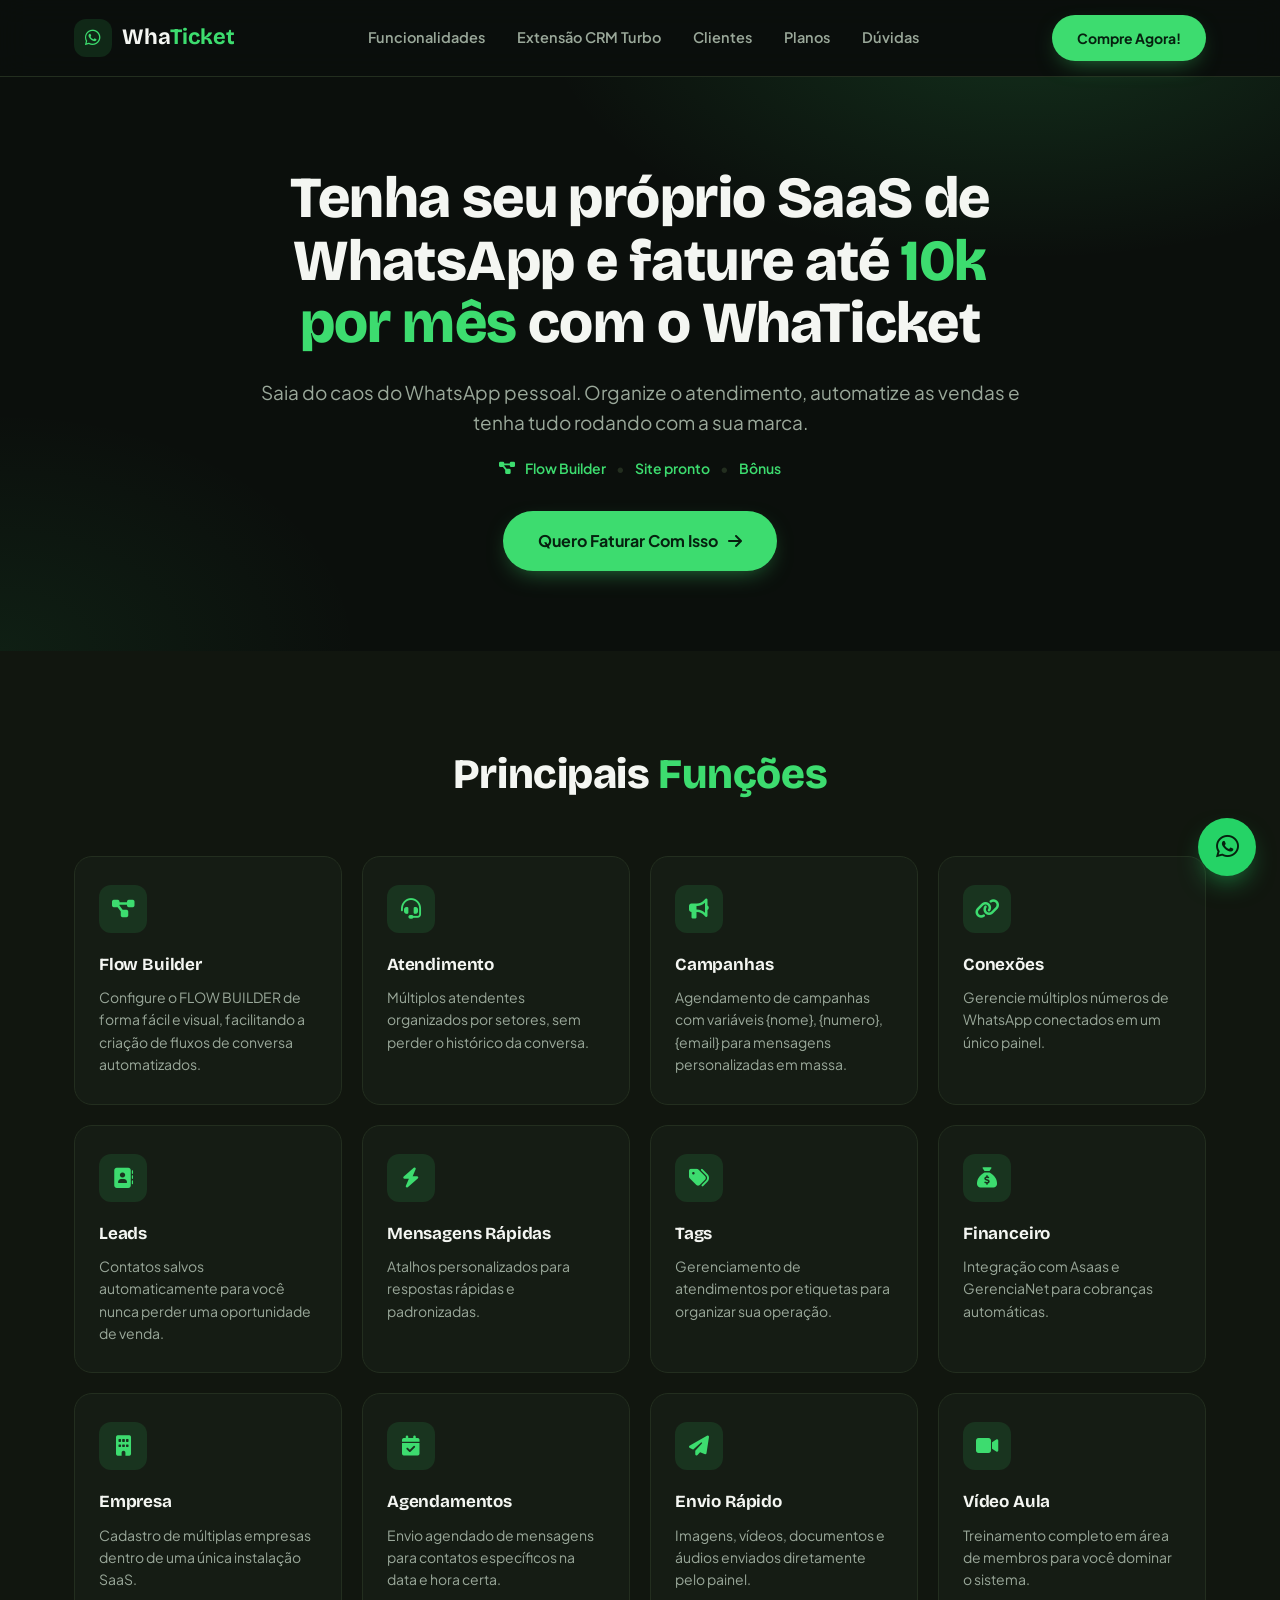
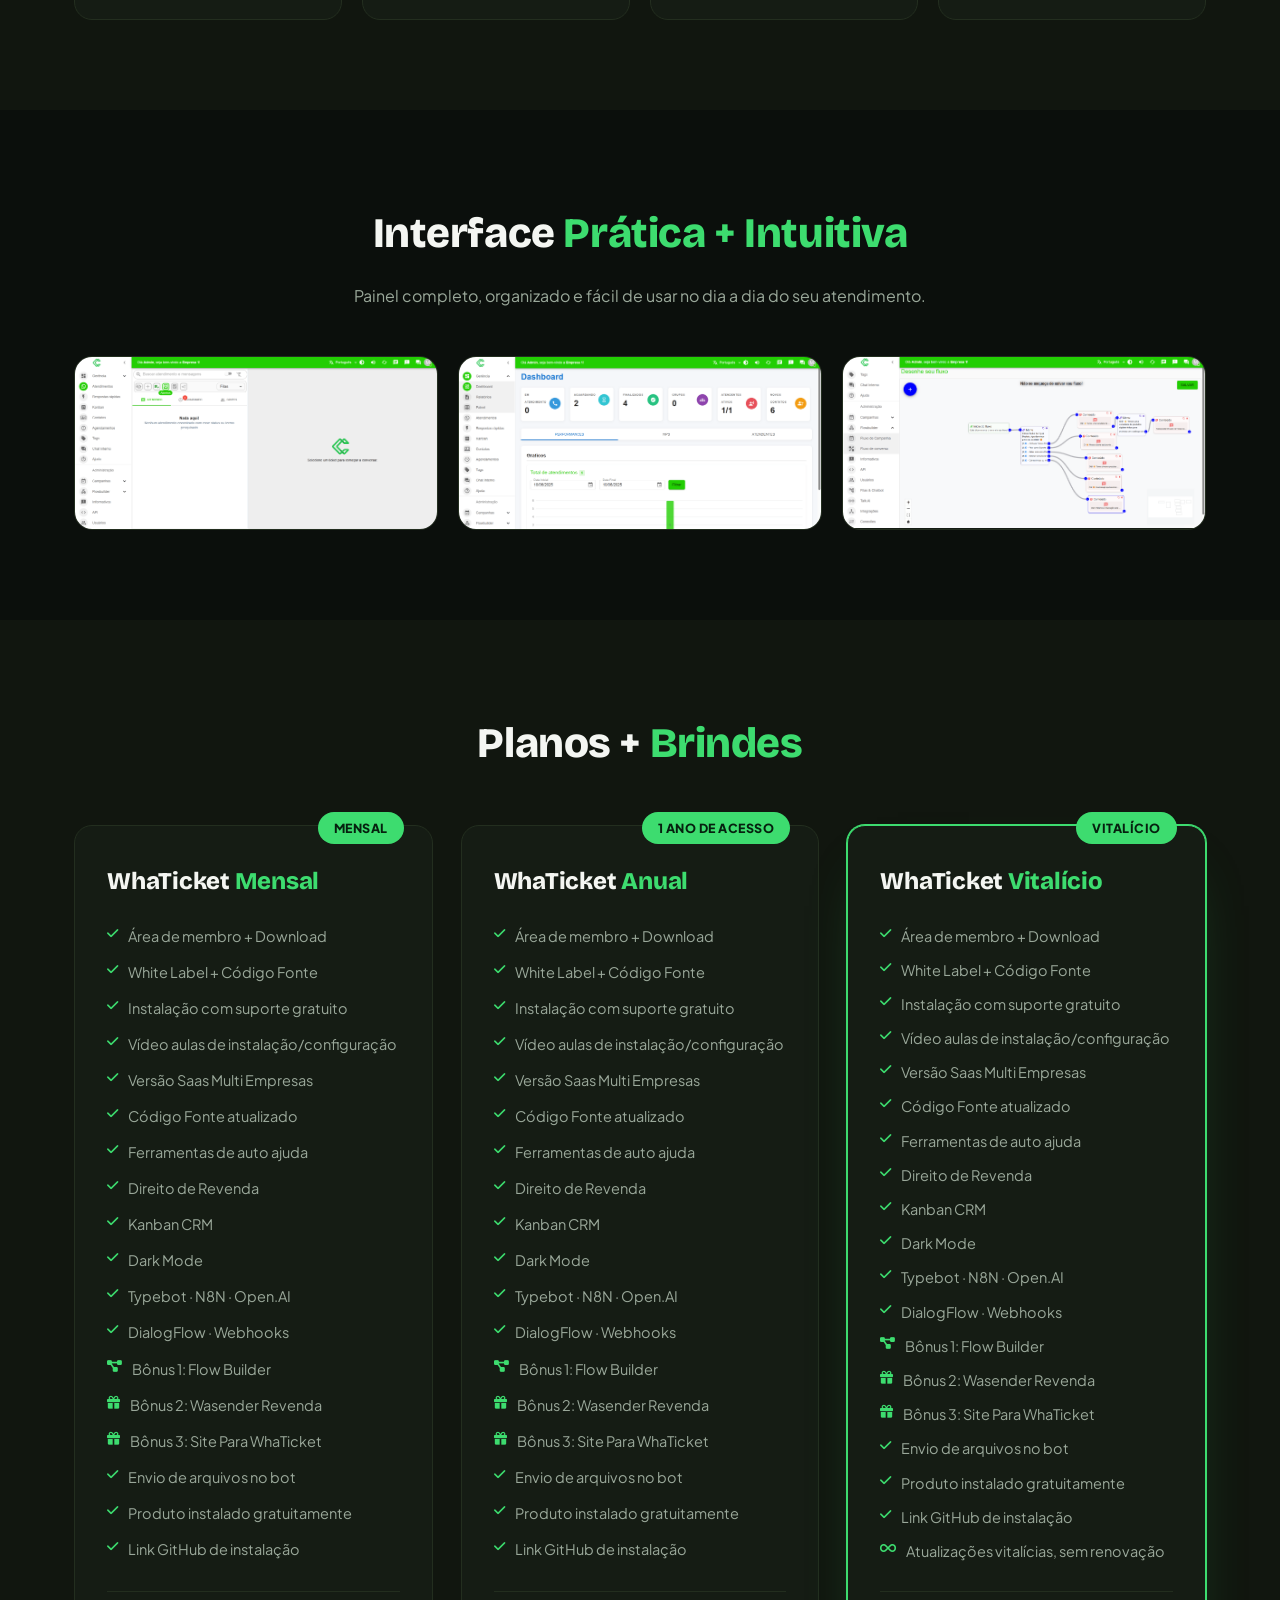
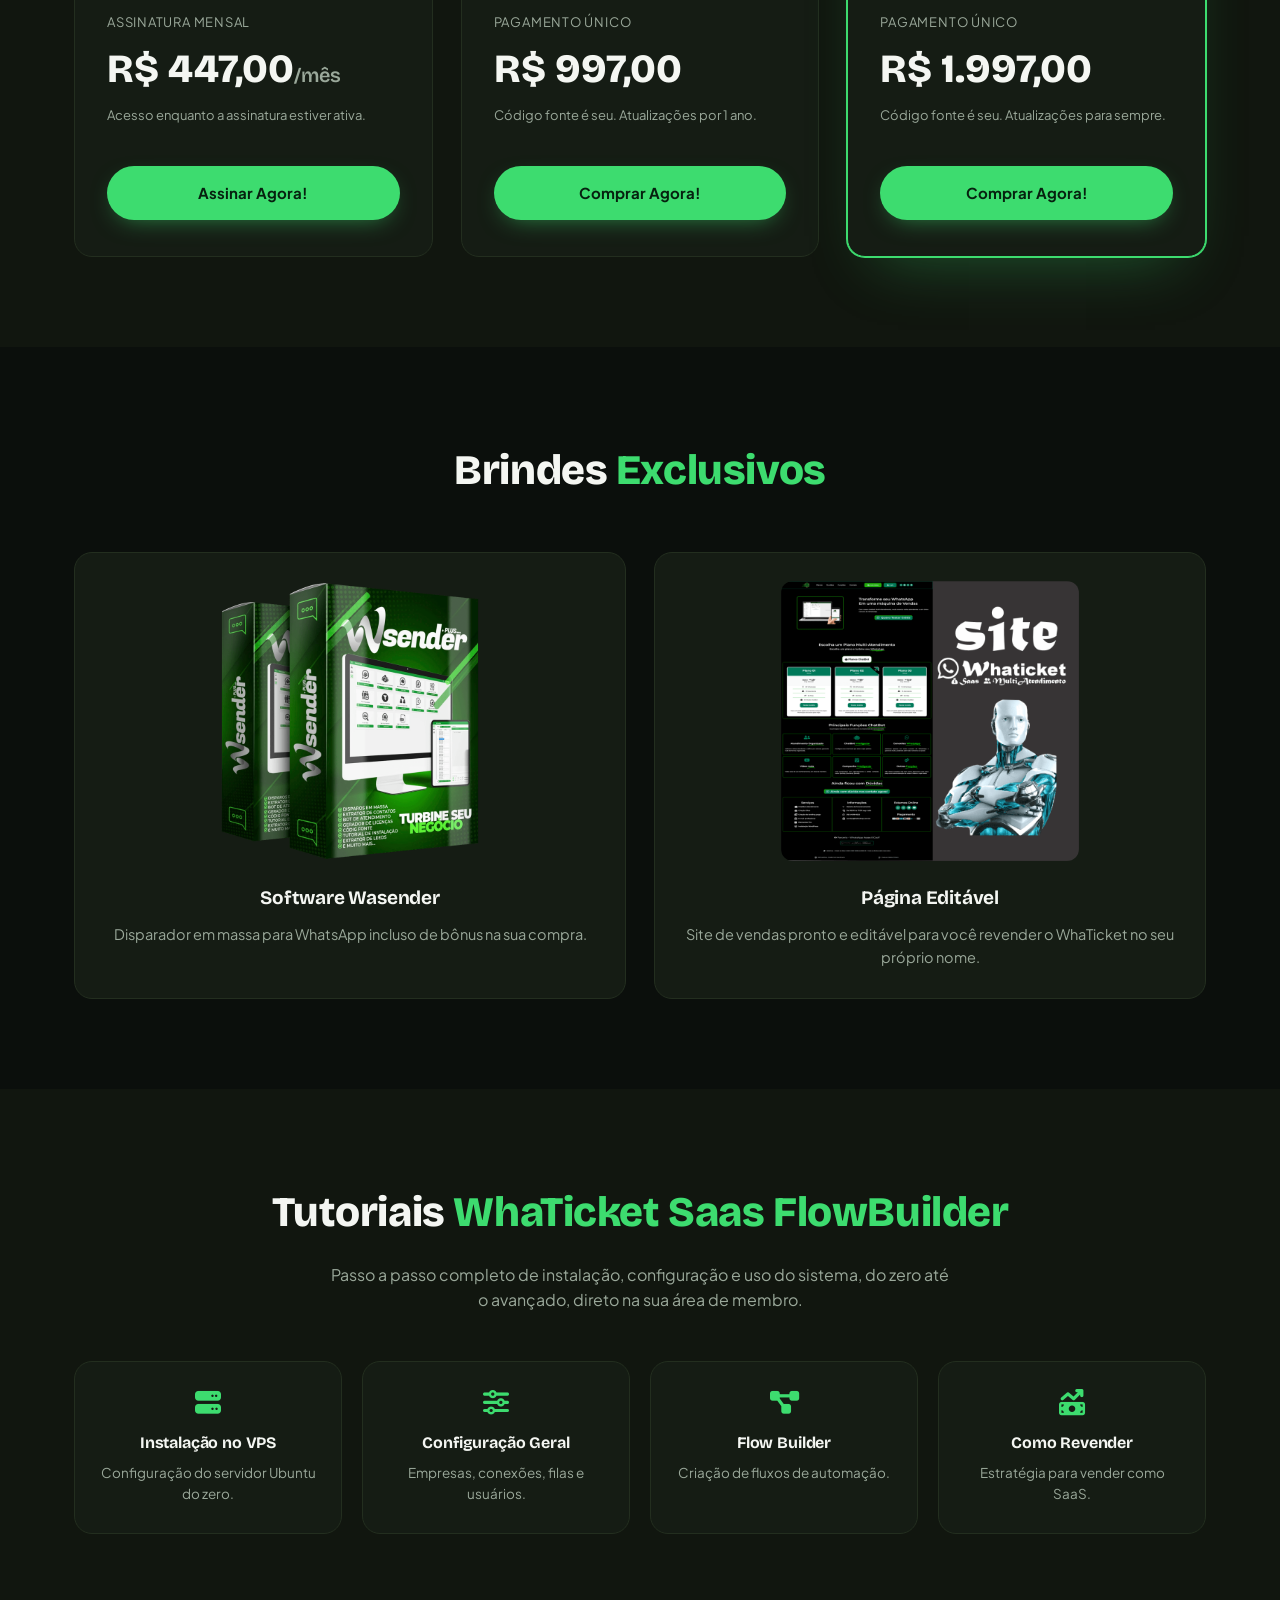
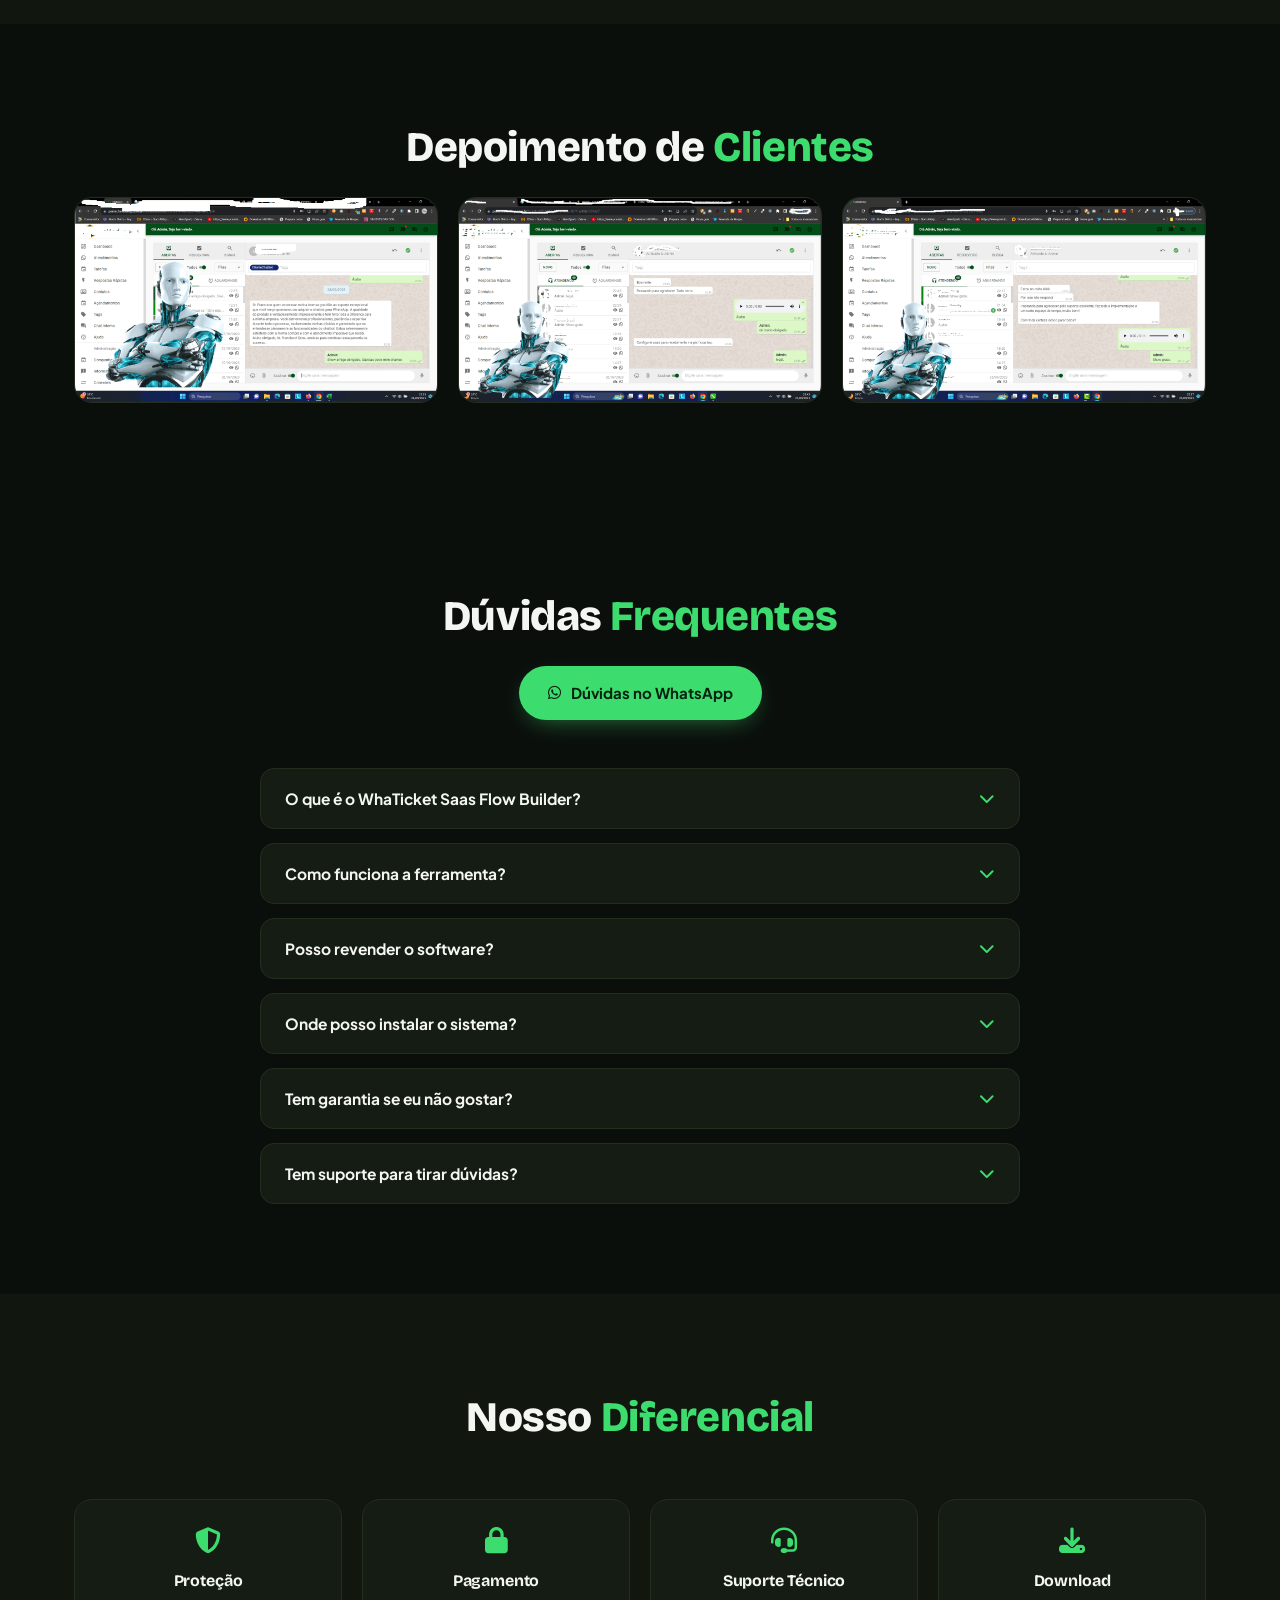
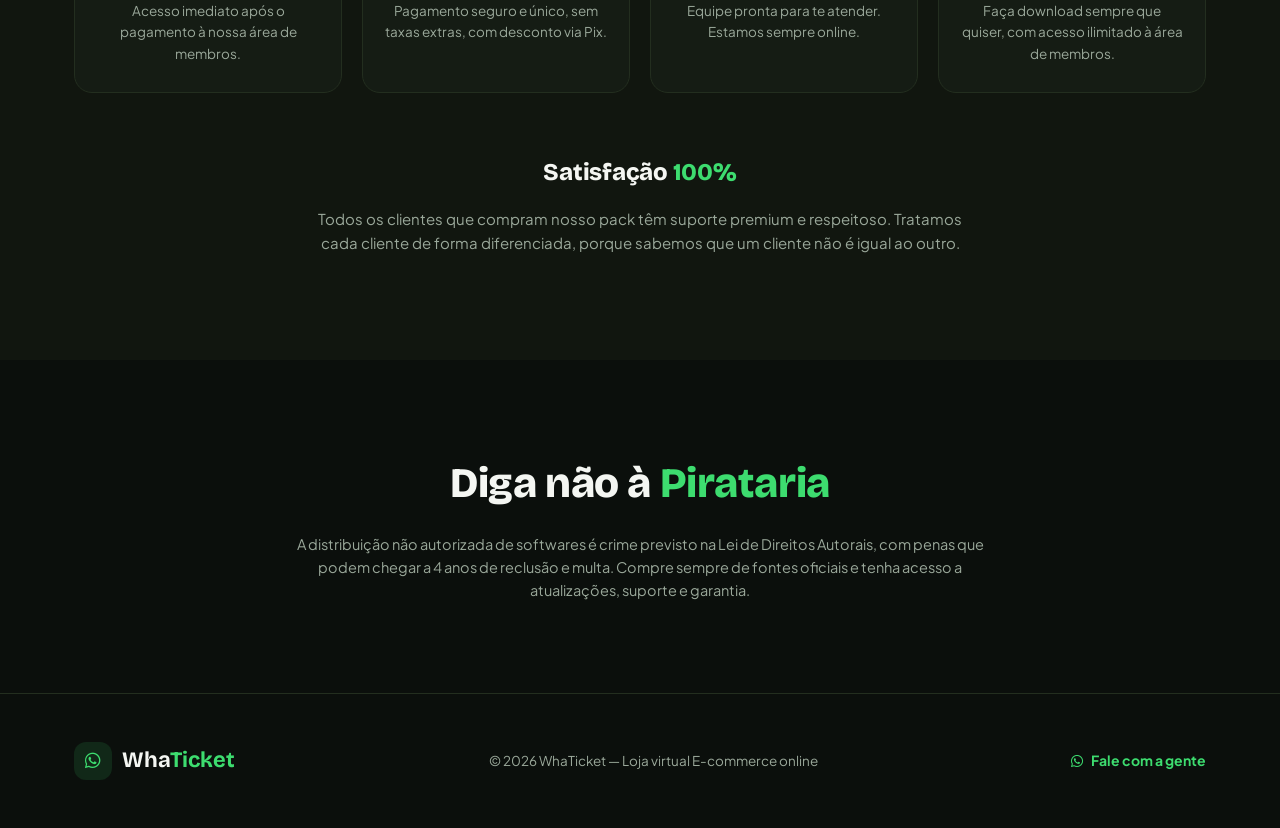
==== commit fa3af2a6: "fix: corrige valor do plano Mensal para R$447" ====
--- a/index.html
+++ b/index.html
@@ -176,7 +176,7 @@
         </ul>
         <div class="plan-price">
           <span class="price-label">Assinatura mensal</span>
-          <span class="price-value">R$ 600,00<small>/mês</small></span>
+          <span class="price-value">R$ 447,00<small>/mês</small></span>
           <span class="price-note">Acesso enquanto a assinatura estiver ativa.</span>
         </div>
         <a href="https://pay.hotmart.com/F106340317N?off=mxsxfh17" target="_blank" rel="noopener" class="btn btn-primary btn-block">Assinar Agora!</a>
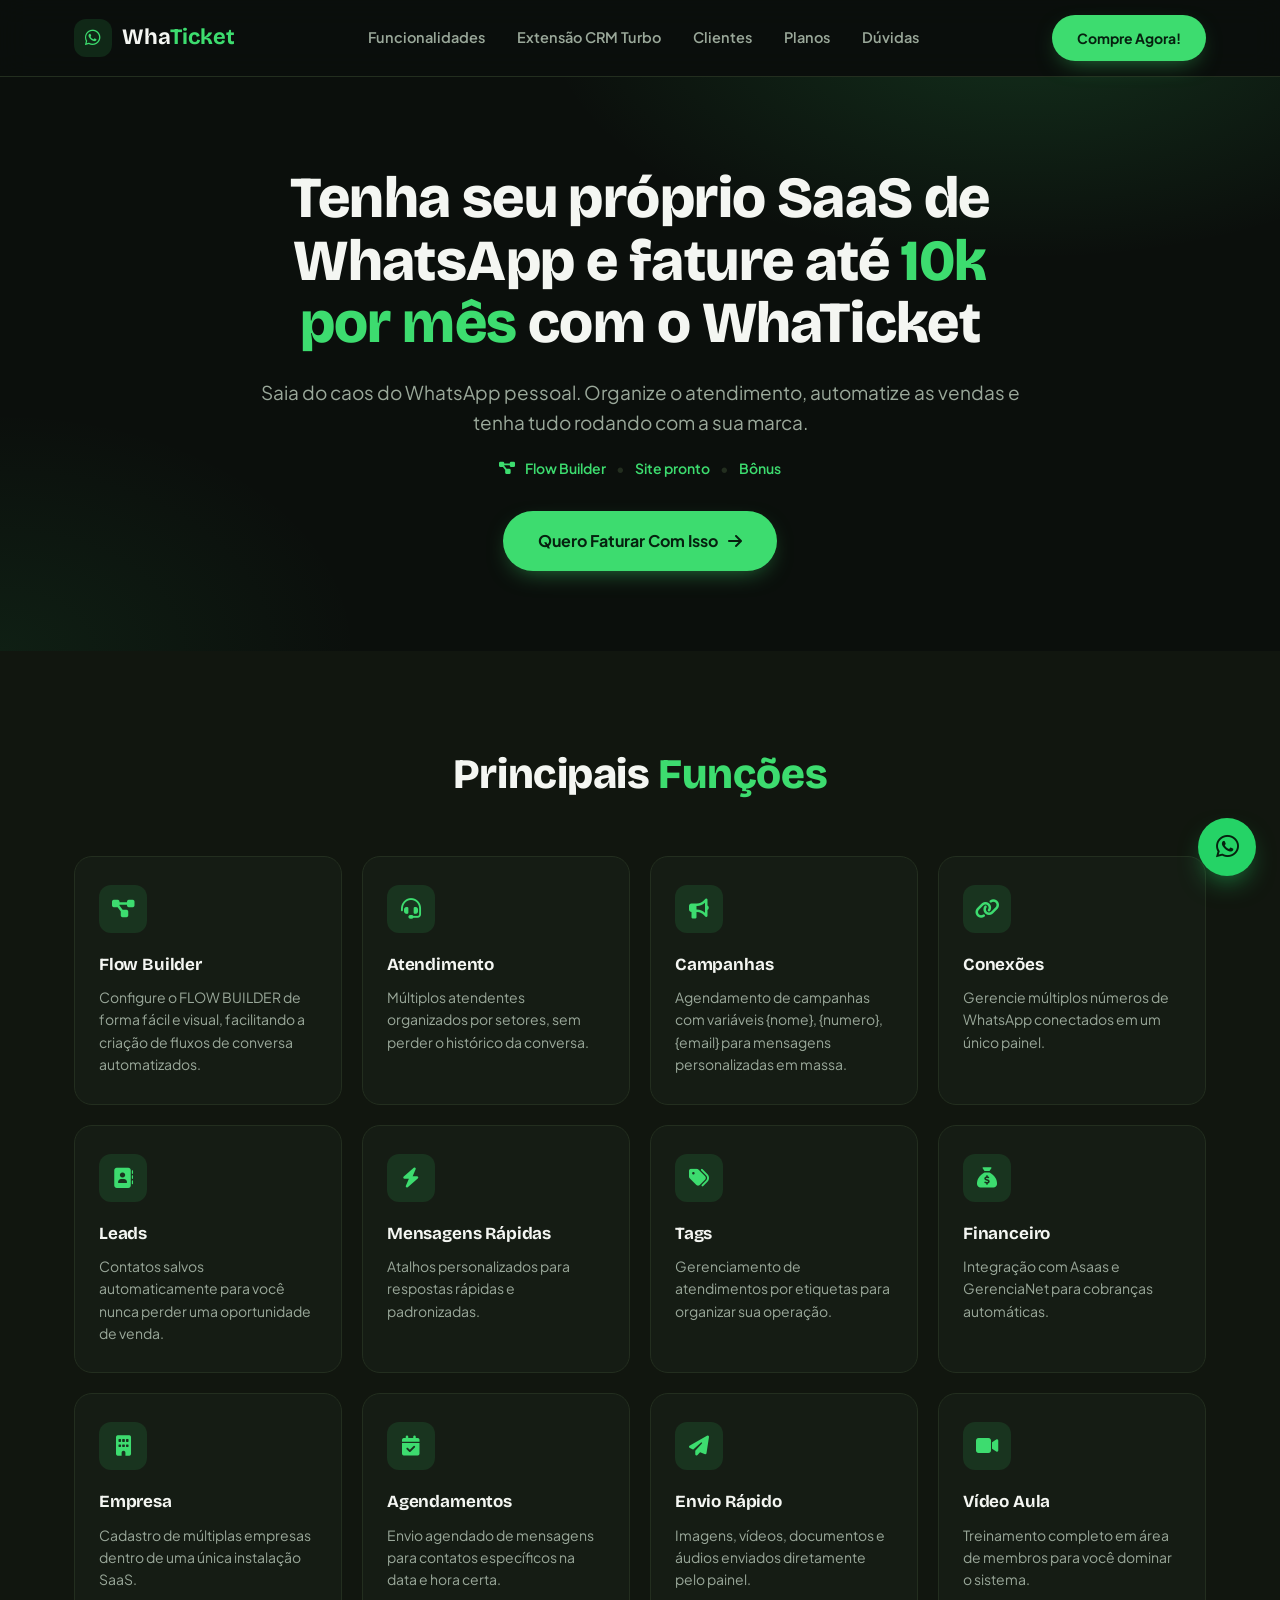
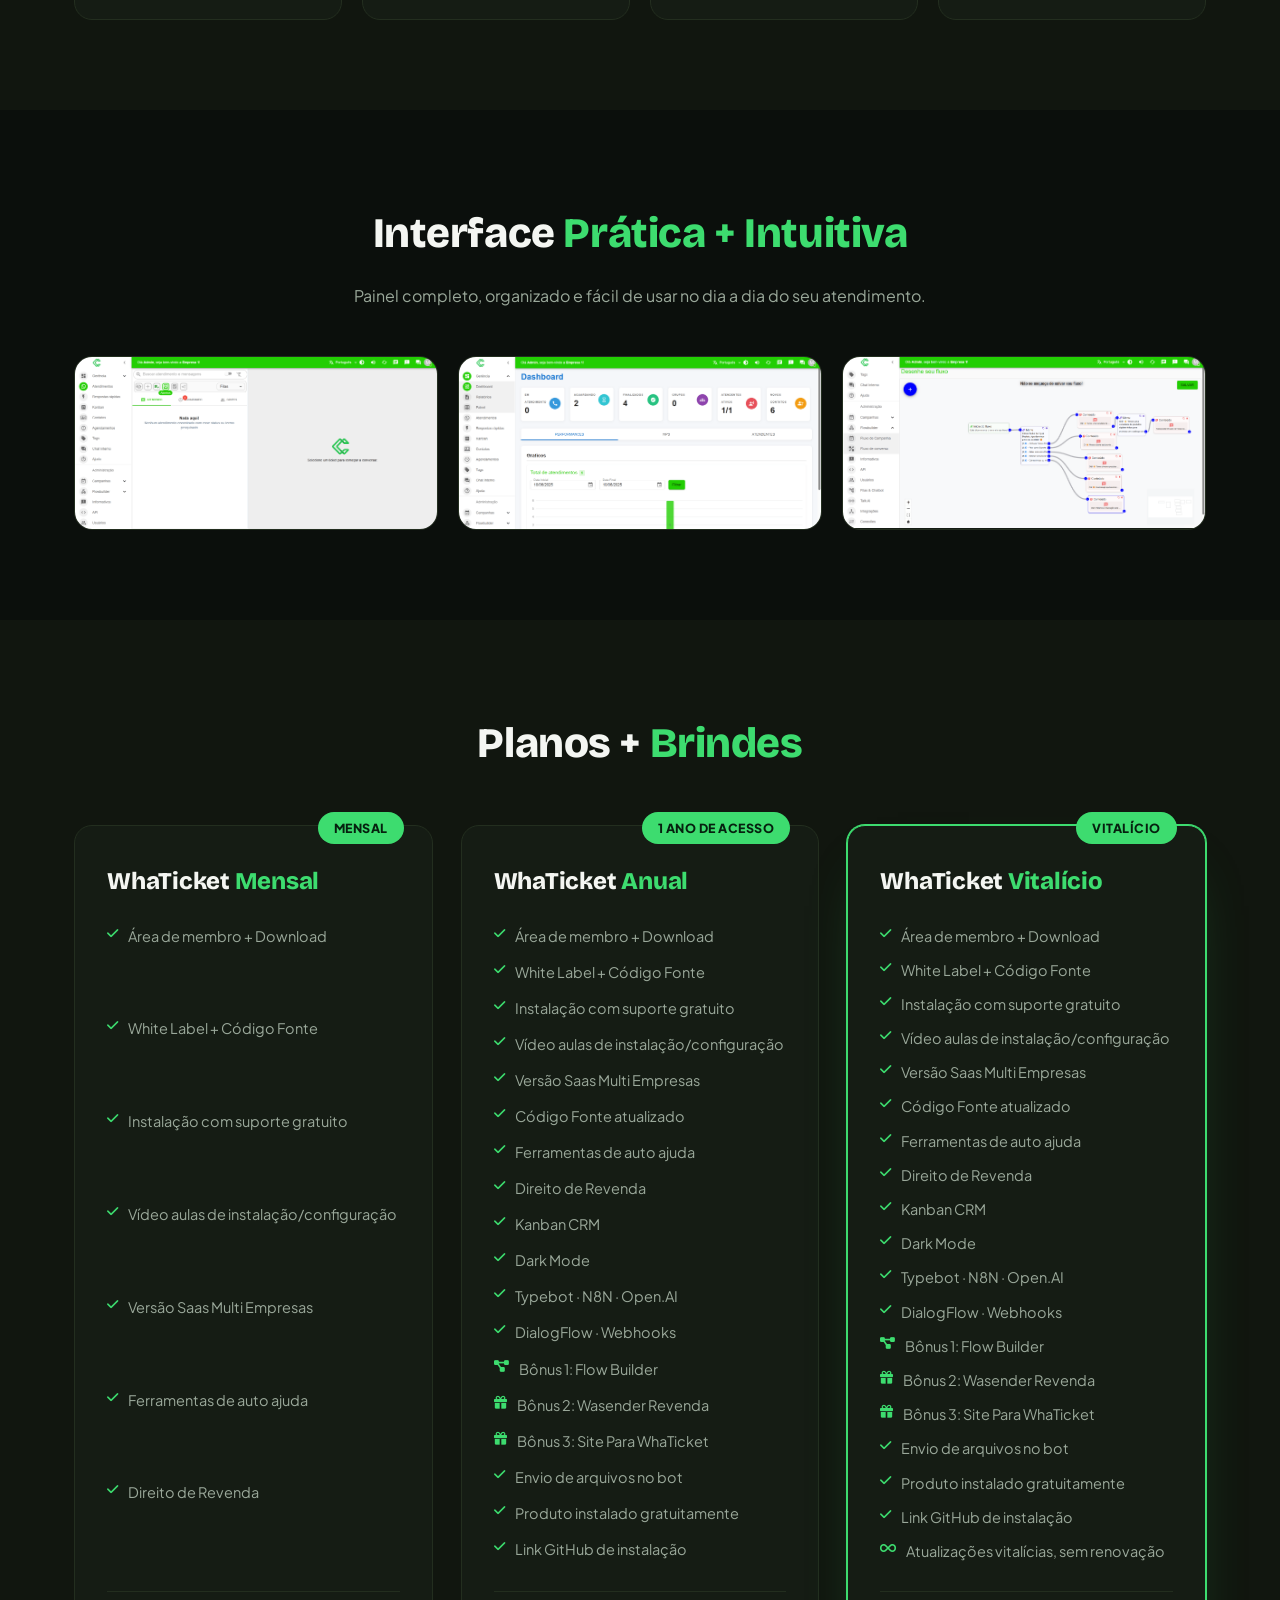
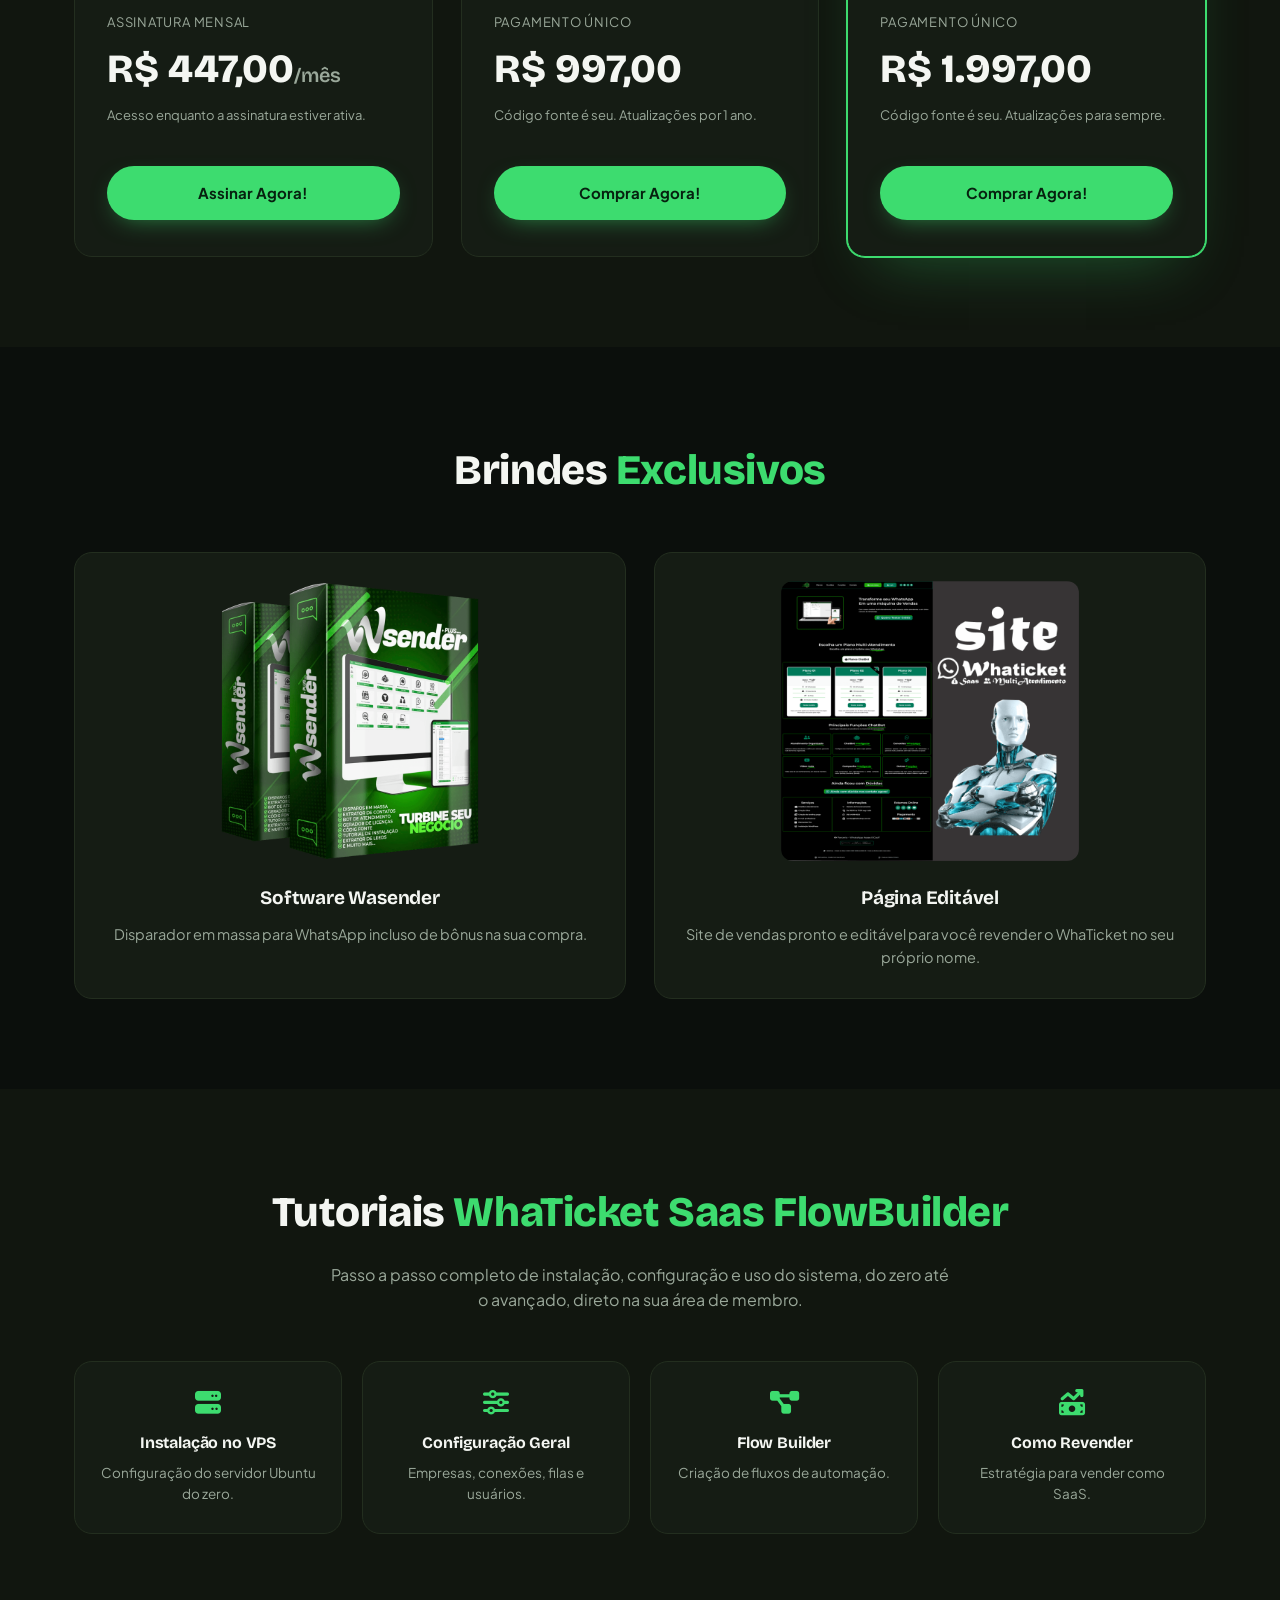
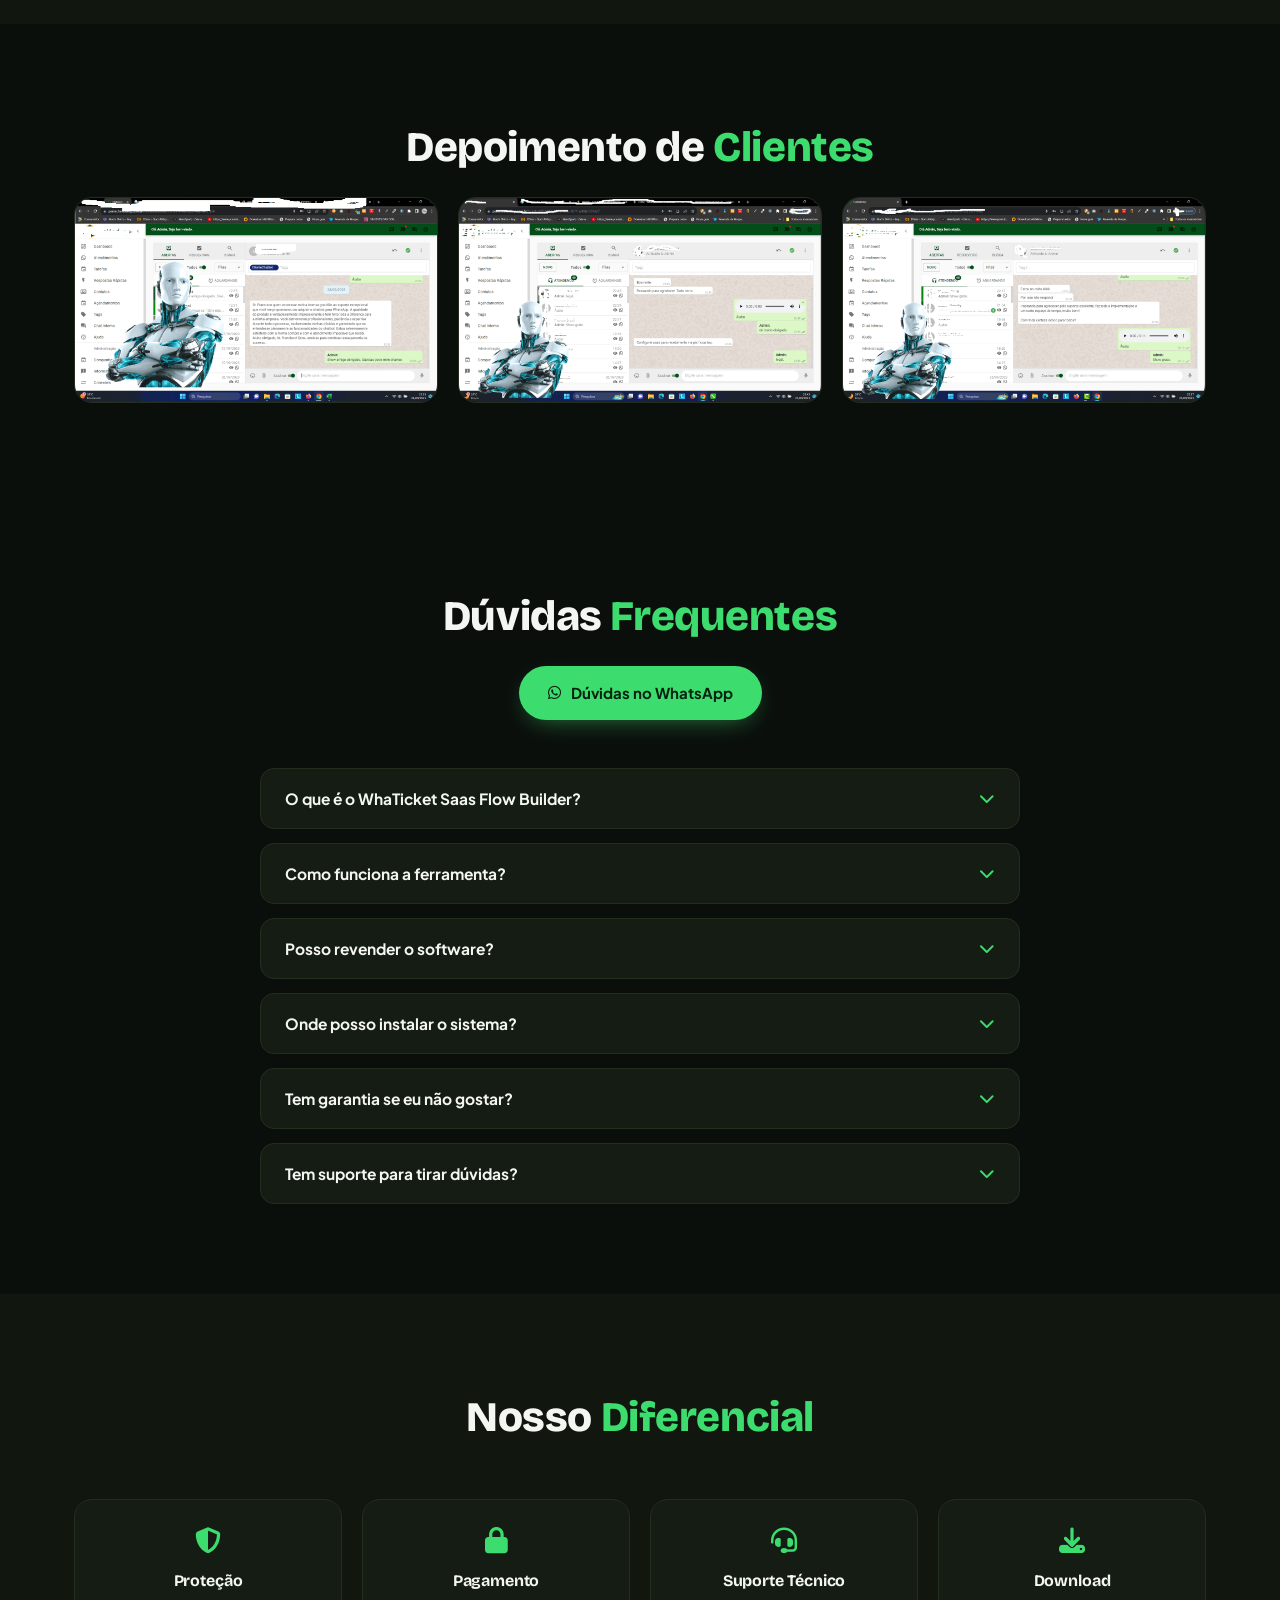
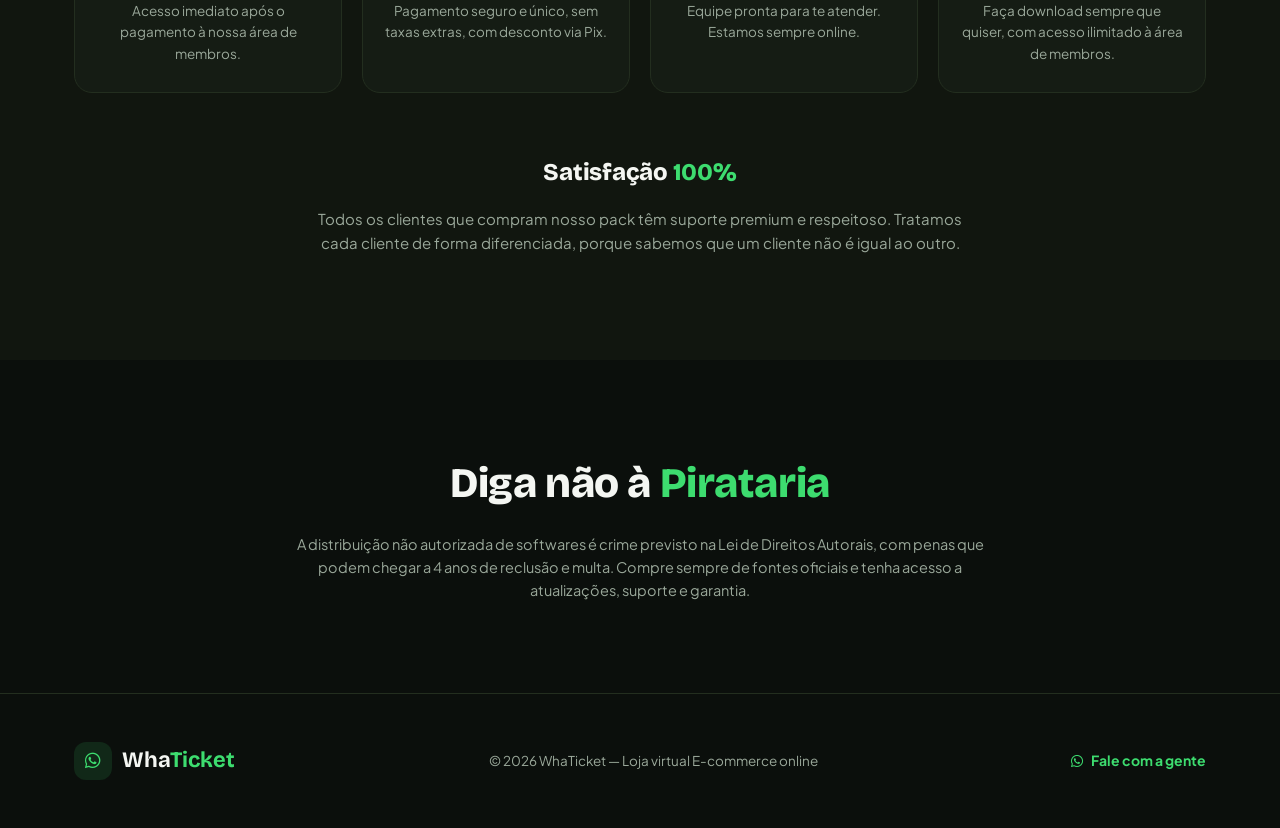
==== commit 020189c8: "fix: remove features exclusivas do plano Mensal" ====
--- a/index.html
+++ b/index.html
@@ -160,19 +160,8 @@
           <li><i class="fa-solid fa-check"></i> Instalação com suporte gratuito</li>
           <li><i class="fa-solid fa-check"></i> Vídeo aulas de instalação/configuração</li>
           <li><i class="fa-solid fa-check"></i> Versão Saas Multi Empresas</li>
-          <li><i class="fa-solid fa-check"></i> Código Fonte atualizado</li>
           <li><i class="fa-solid fa-check"></i> Ferramentas de auto ajuda</li>
           <li><i class="fa-solid fa-check"></i> Direito de Revenda</li>
-          <li><i class="fa-solid fa-check"></i> Kanban CRM</li>
-          <li><i class="fa-solid fa-check"></i> Dark Mode</li>
-          <li><i class="fa-solid fa-check"></i> Typebot · N8N · Open.AI</li>
-          <li><i class="fa-solid fa-check"></i> DialogFlow · Webhooks</li>
-          <li><i class="fa-solid fa-diagram-project"></i> Bônus 1: Flow Builder</li>
-          <li><i class="fa-solid fa-gift"></i> Bônus 2: Wasender Revenda</li>
-          <li><i class="fa-solid fa-gift"></i> Bônus 3: Site Para WhaTicket</li>
-          <li><i class="fa-solid fa-check"></i> Envio de arquivos no bot</li>
-          <li><i class="fa-solid fa-check"></i> Produto instalado gratuitamente</li>
-          <li><i class="fa-solid fa-check"></i> Link GitHub de instalação</li>
         </ul>
         <div class="plan-price">
           <span class="price-label">Assinatura mensal</span>
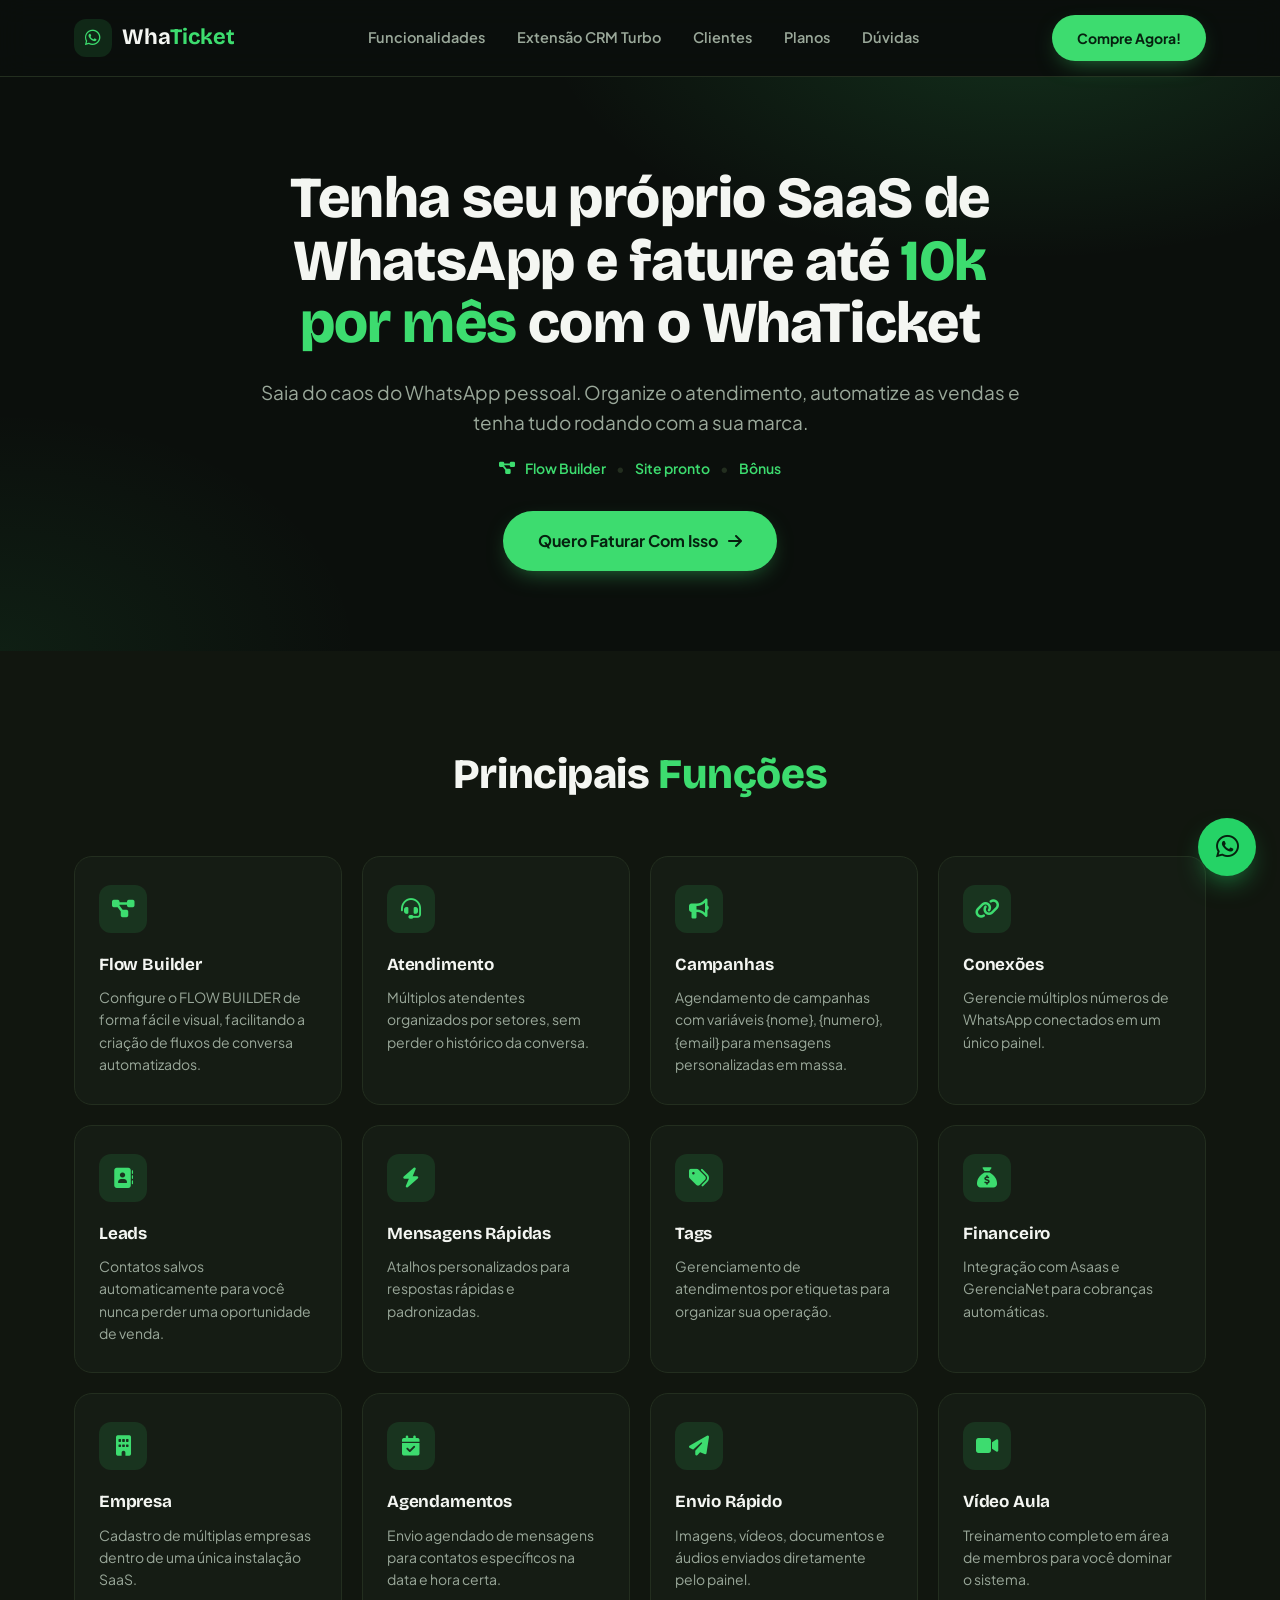
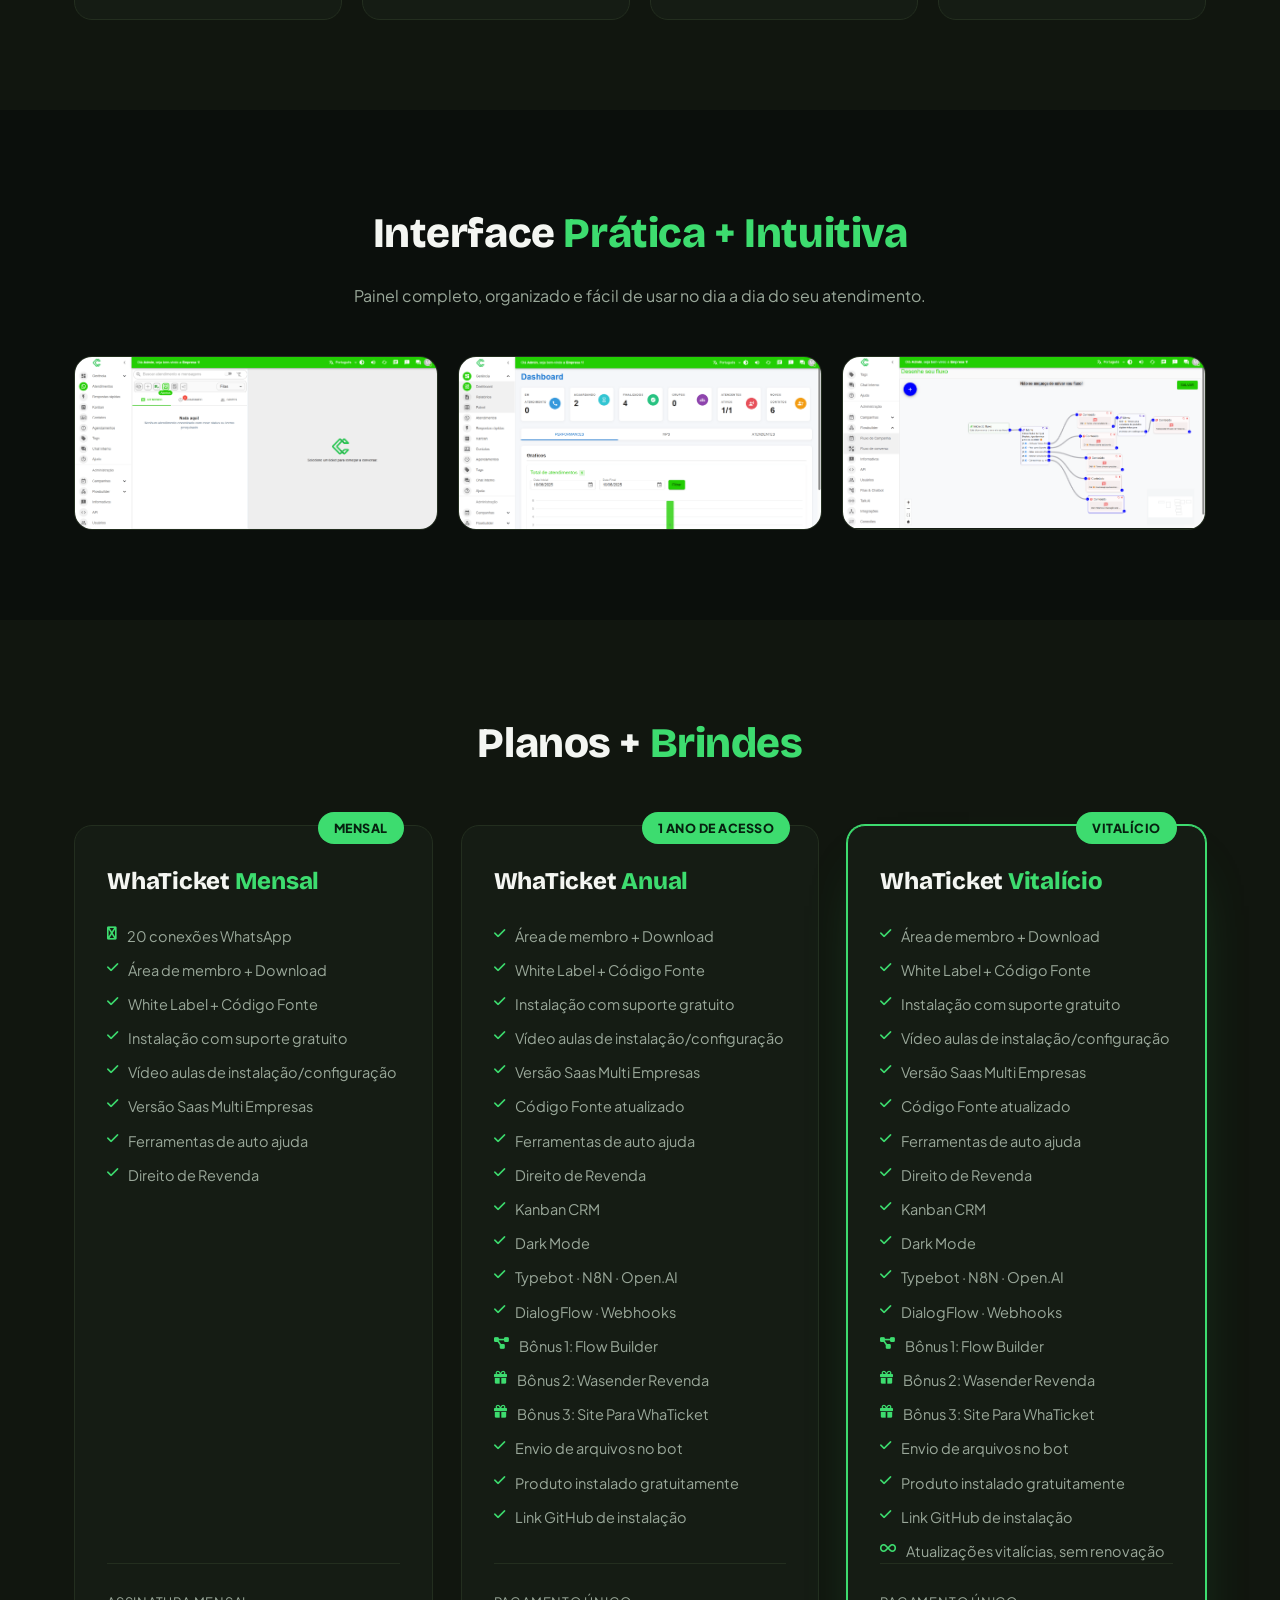
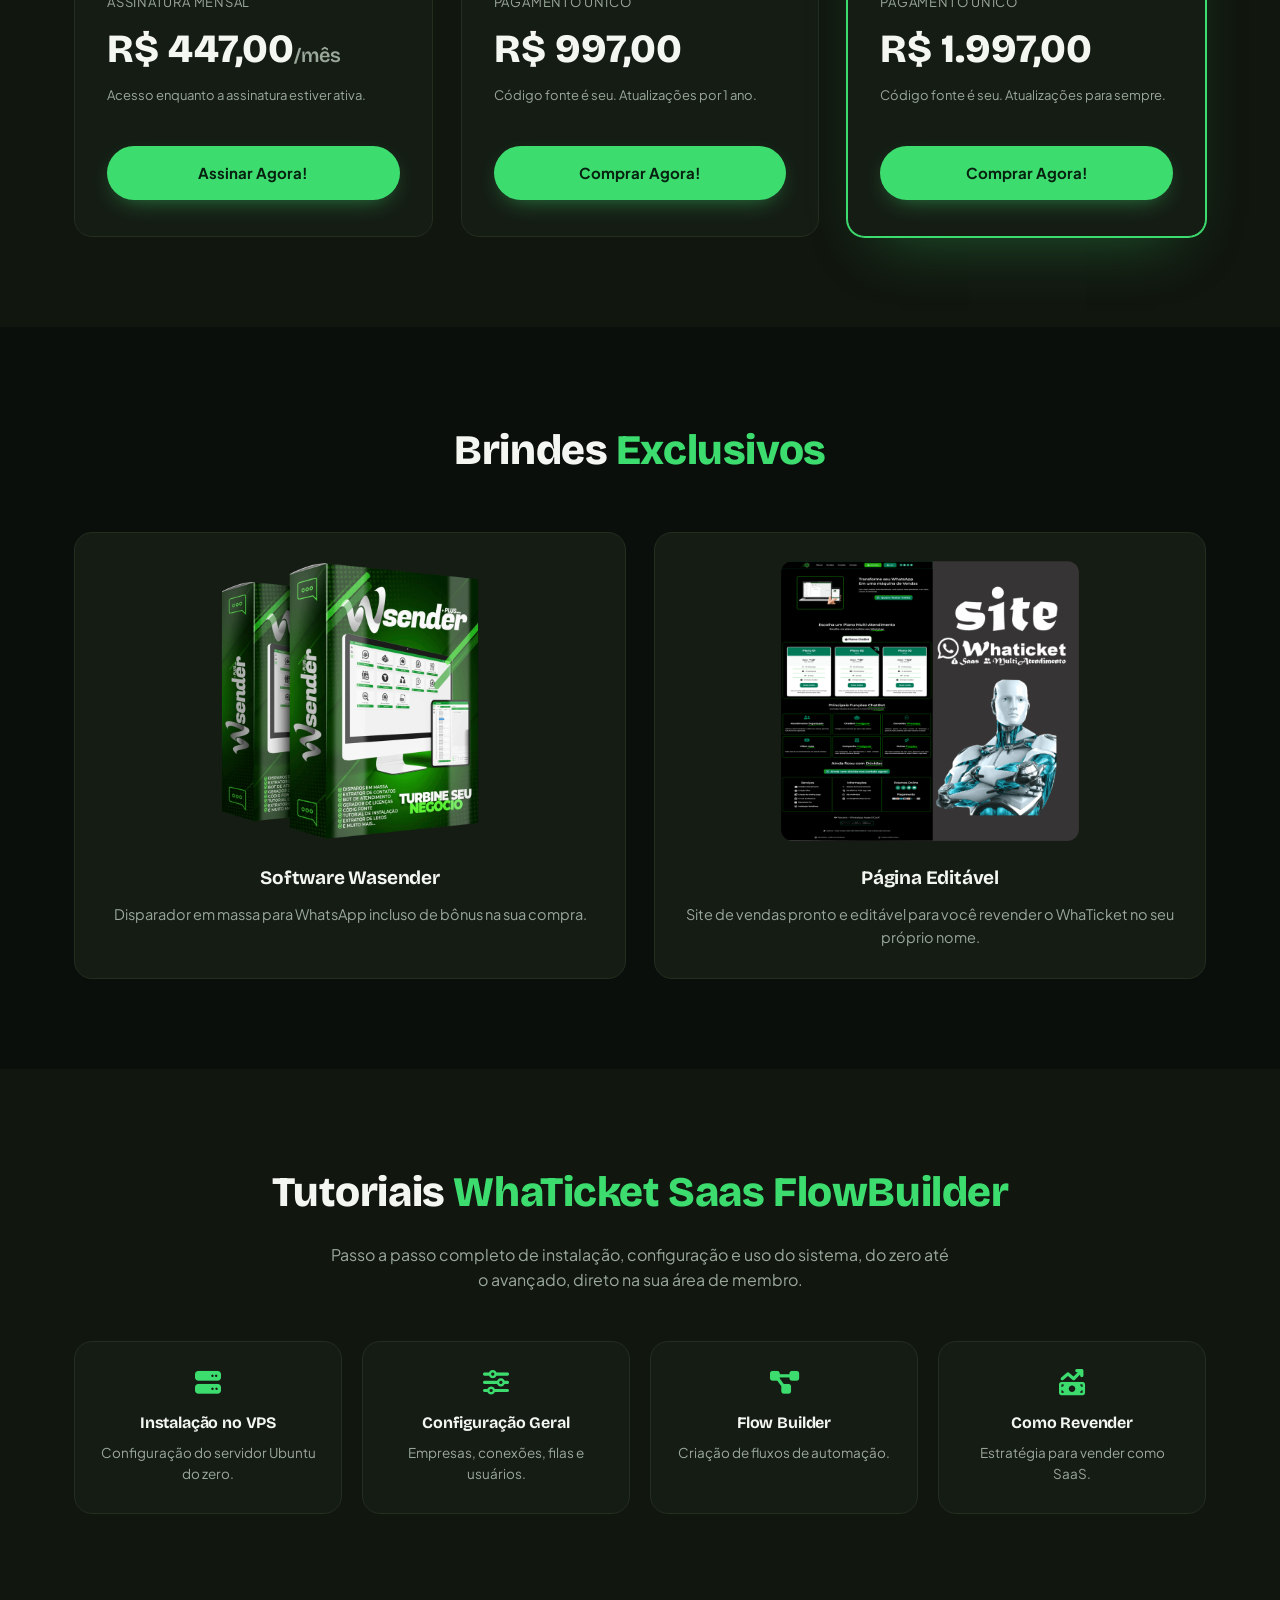
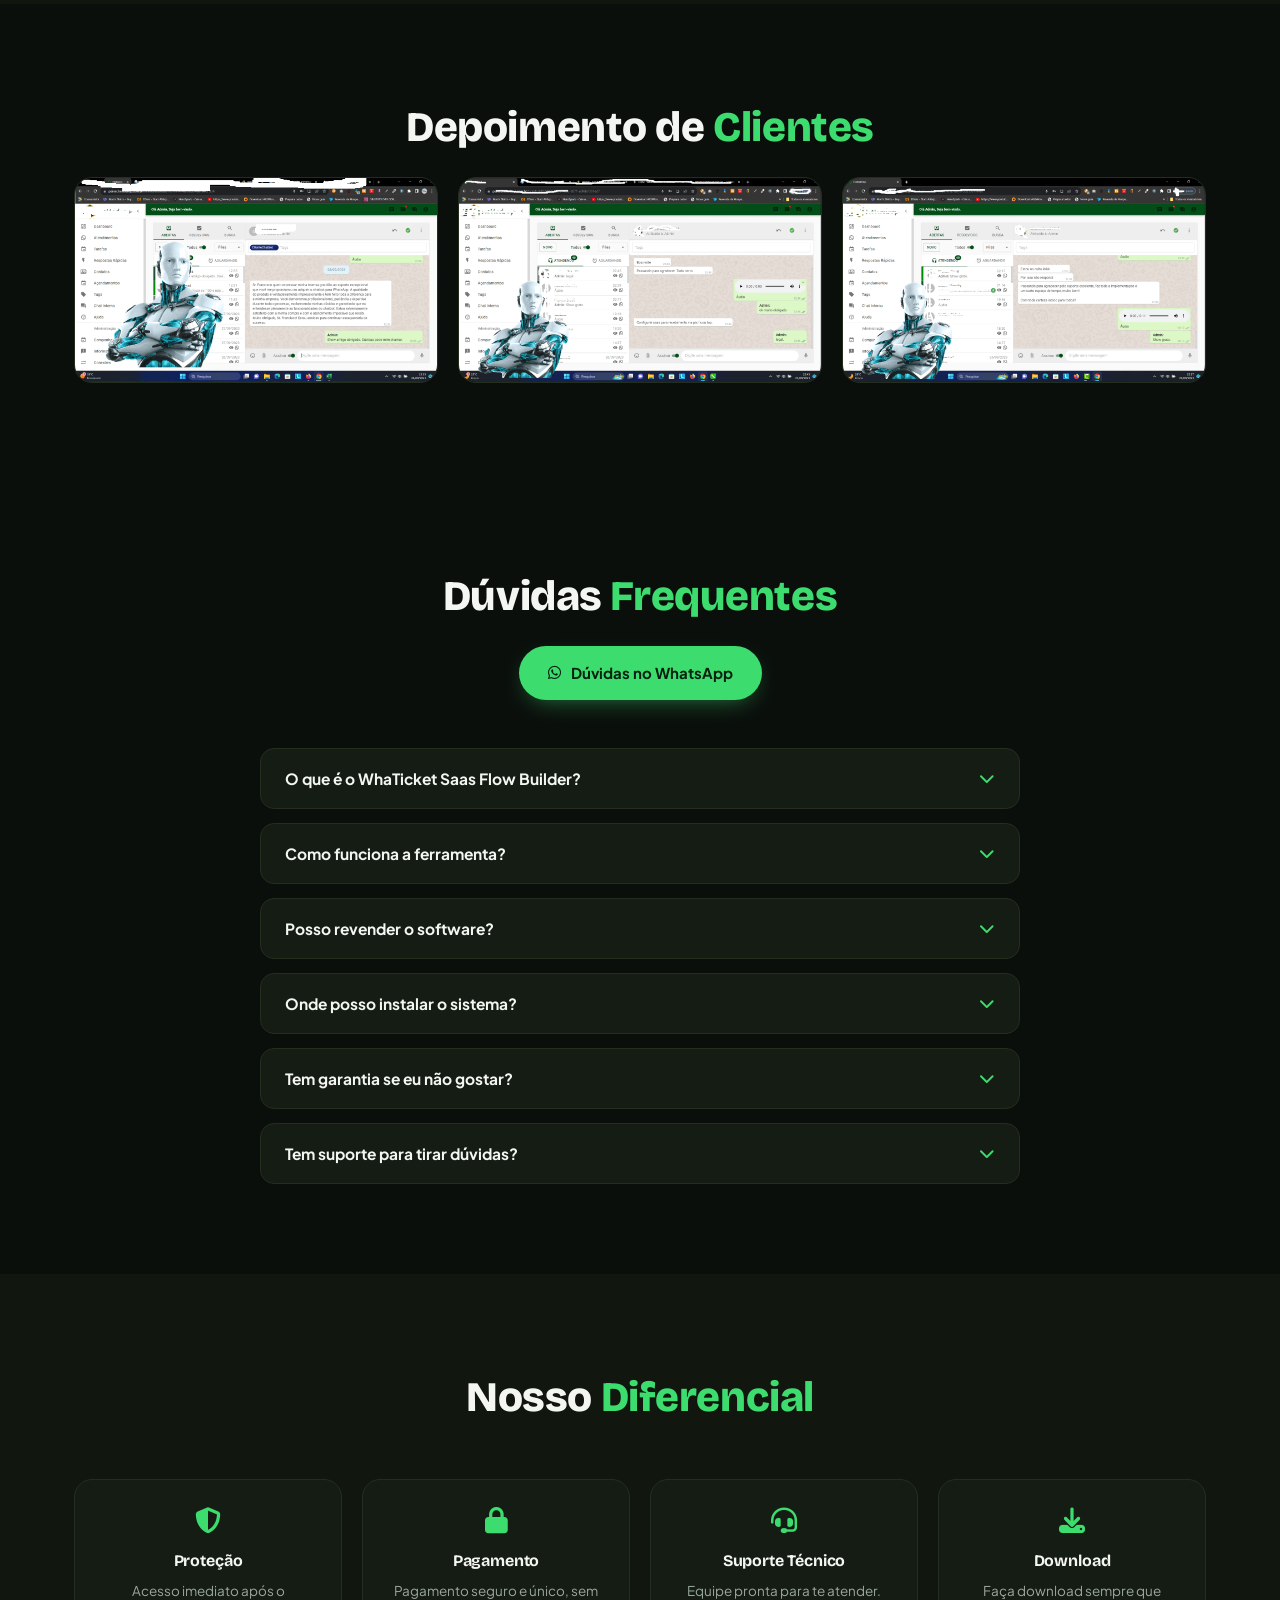
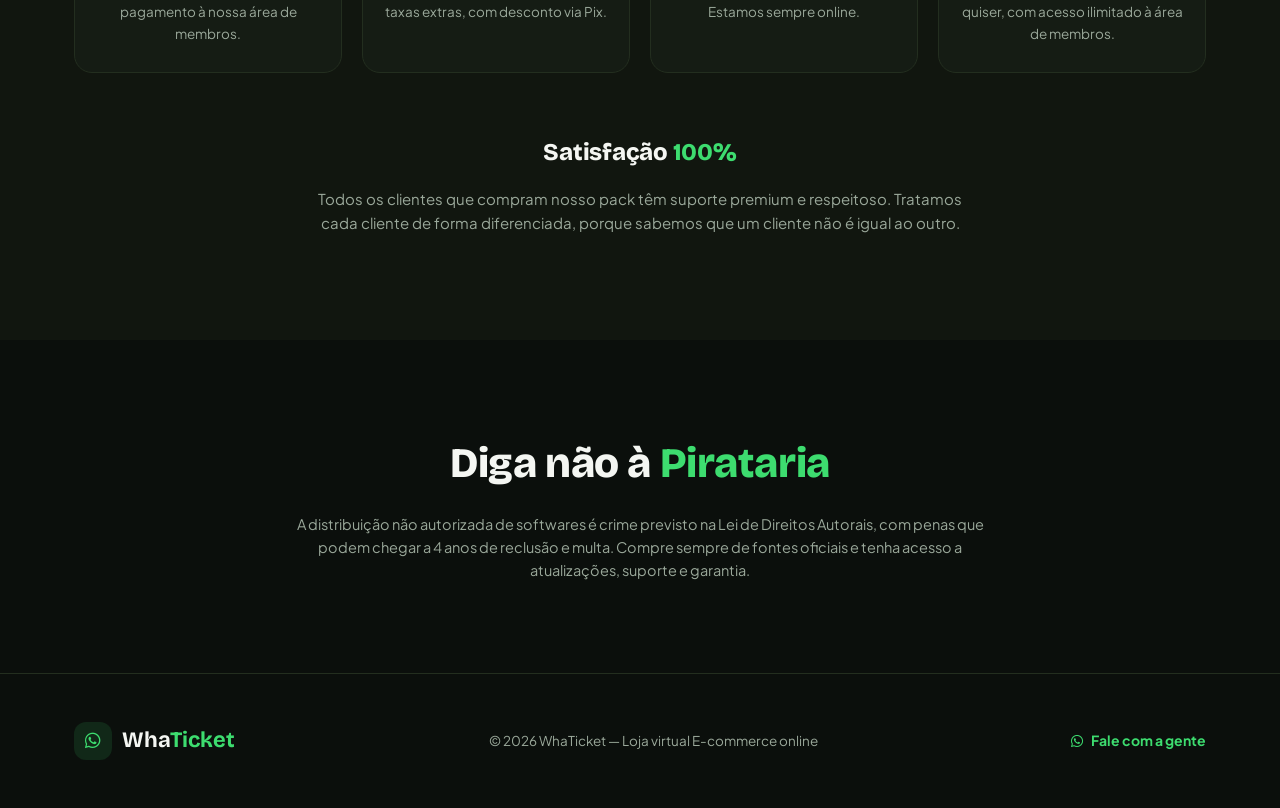
==== commit 5b4b0df2: "feat: adiciona limite de 20 conexoes WhatsApp no plano Mensal" ====
--- a/index.html
+++ b/index.html
@@ -155,6 +155,7 @@
         <div class="plan-badge">MENSAL</div>
         <h3 class="plan-name">WhaTicket <span class="accent">Mensal</span></h3>
         <ul class="plan-features">
+          <li><i class="fa-solid fa-whatsapp"></i> 20 conexões WhatsApp</li>
           <li><i class="fa-solid fa-check"></i> Área de membro + Download</li>
           <li><i class="fa-solid fa-check"></i> White Label + Código Fonte</li>
           <li><i class="fa-solid fa-check"></i> Instalação com suporte gratuito</li>
--- a/style.css
+++ b/style.css
@@ -328,11 +328,10 @@
 
 .plan-features {
   list-style: none;
-  margin: 0 0 28px;
+  margin: 0;
   padding: 0;
   display: grid;
   gap: 11px;
-  flex-grow: 1;
 }
 
 .plan-features li {
@@ -356,6 +355,8 @@
   gap: 4px;
   padding: 20px 0;
   border-top: 1px solid var(--card-border);
+  margin-top: auto;
+  padding-top: 28px;
   margin-bottom: 20px;
 }
 
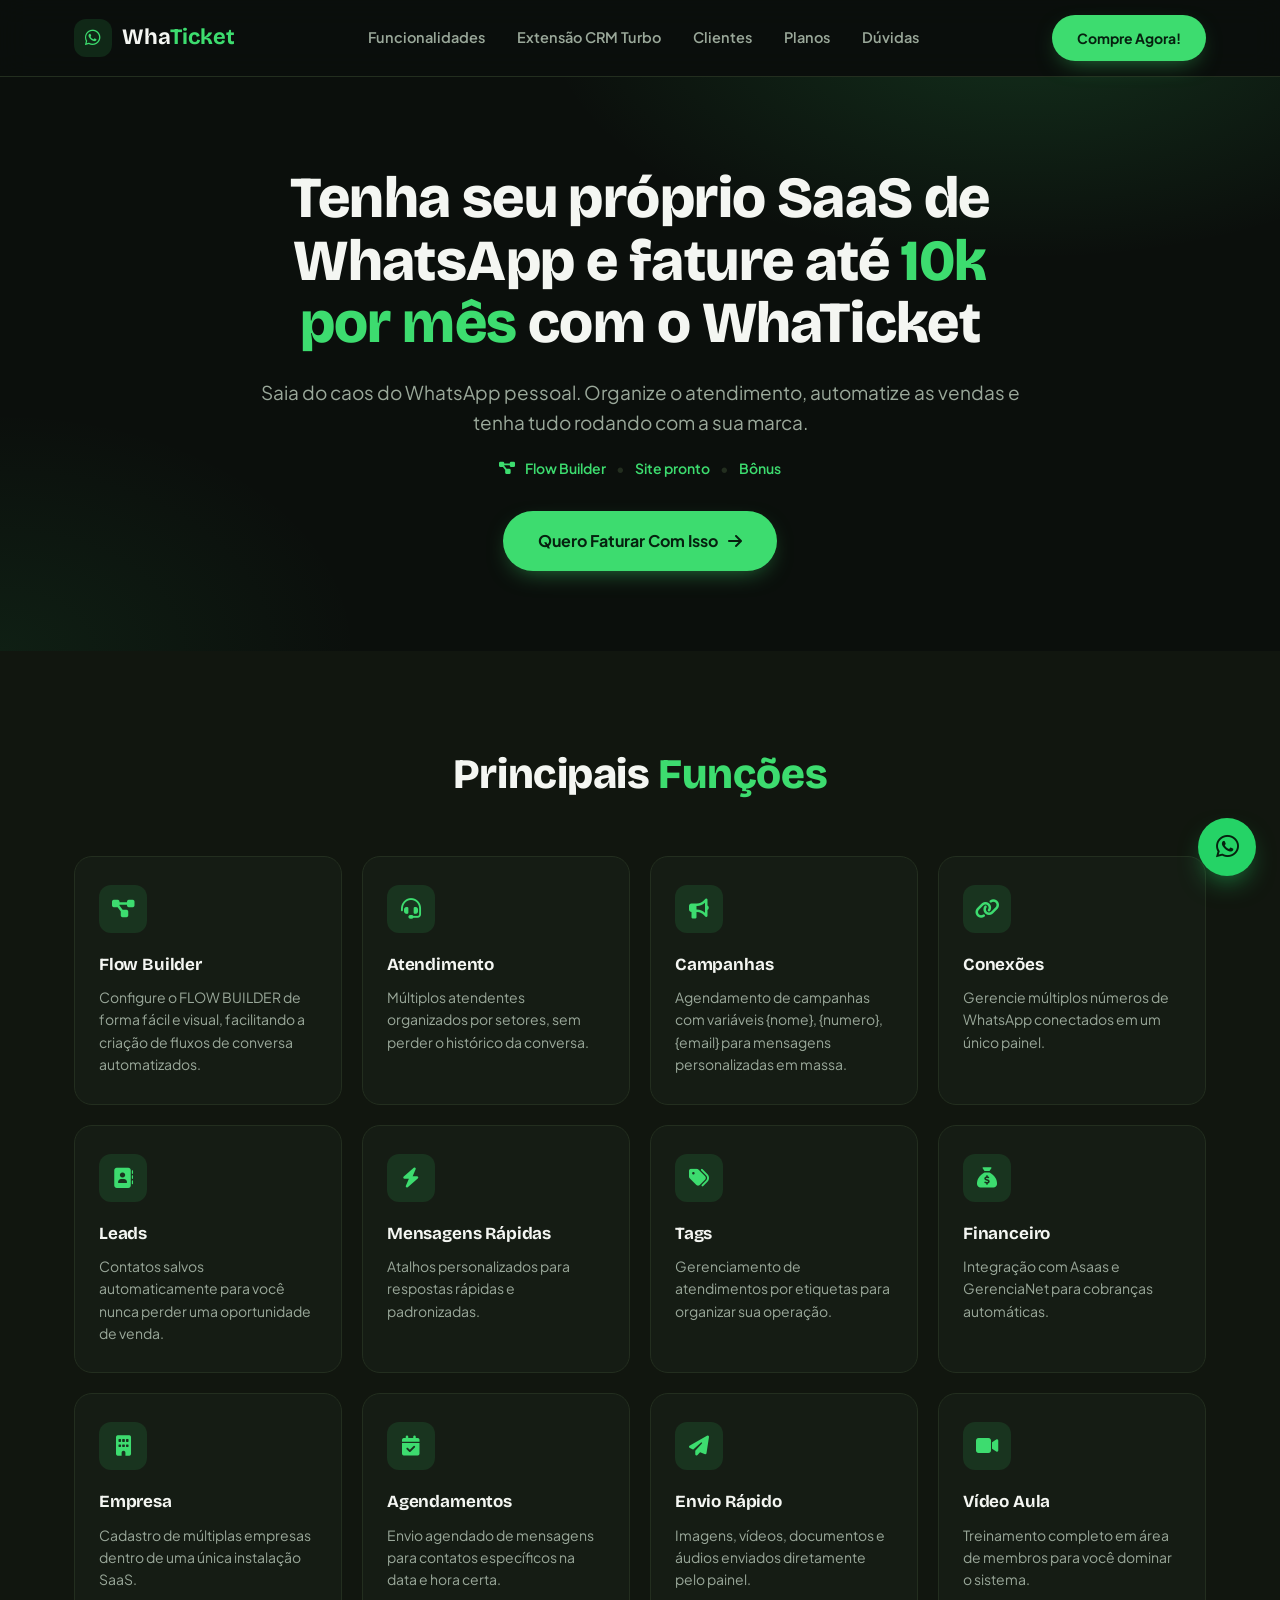
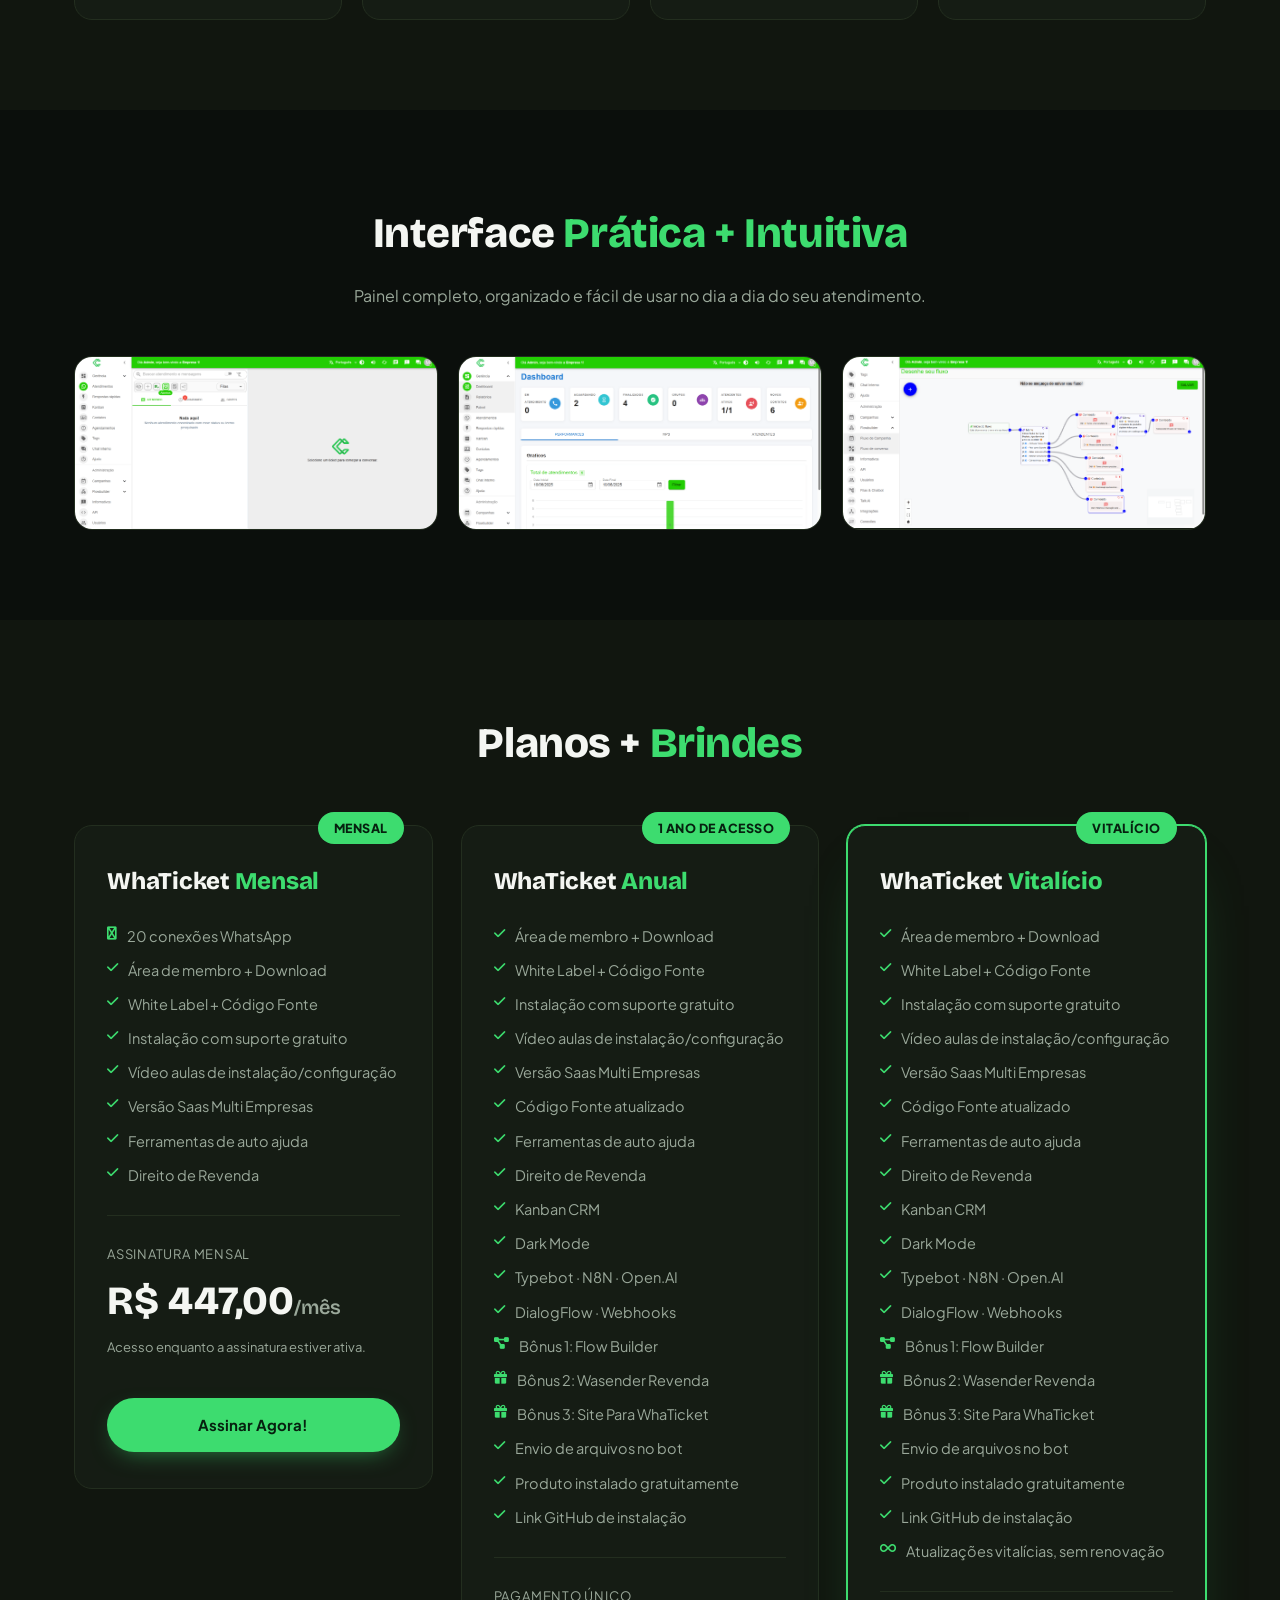
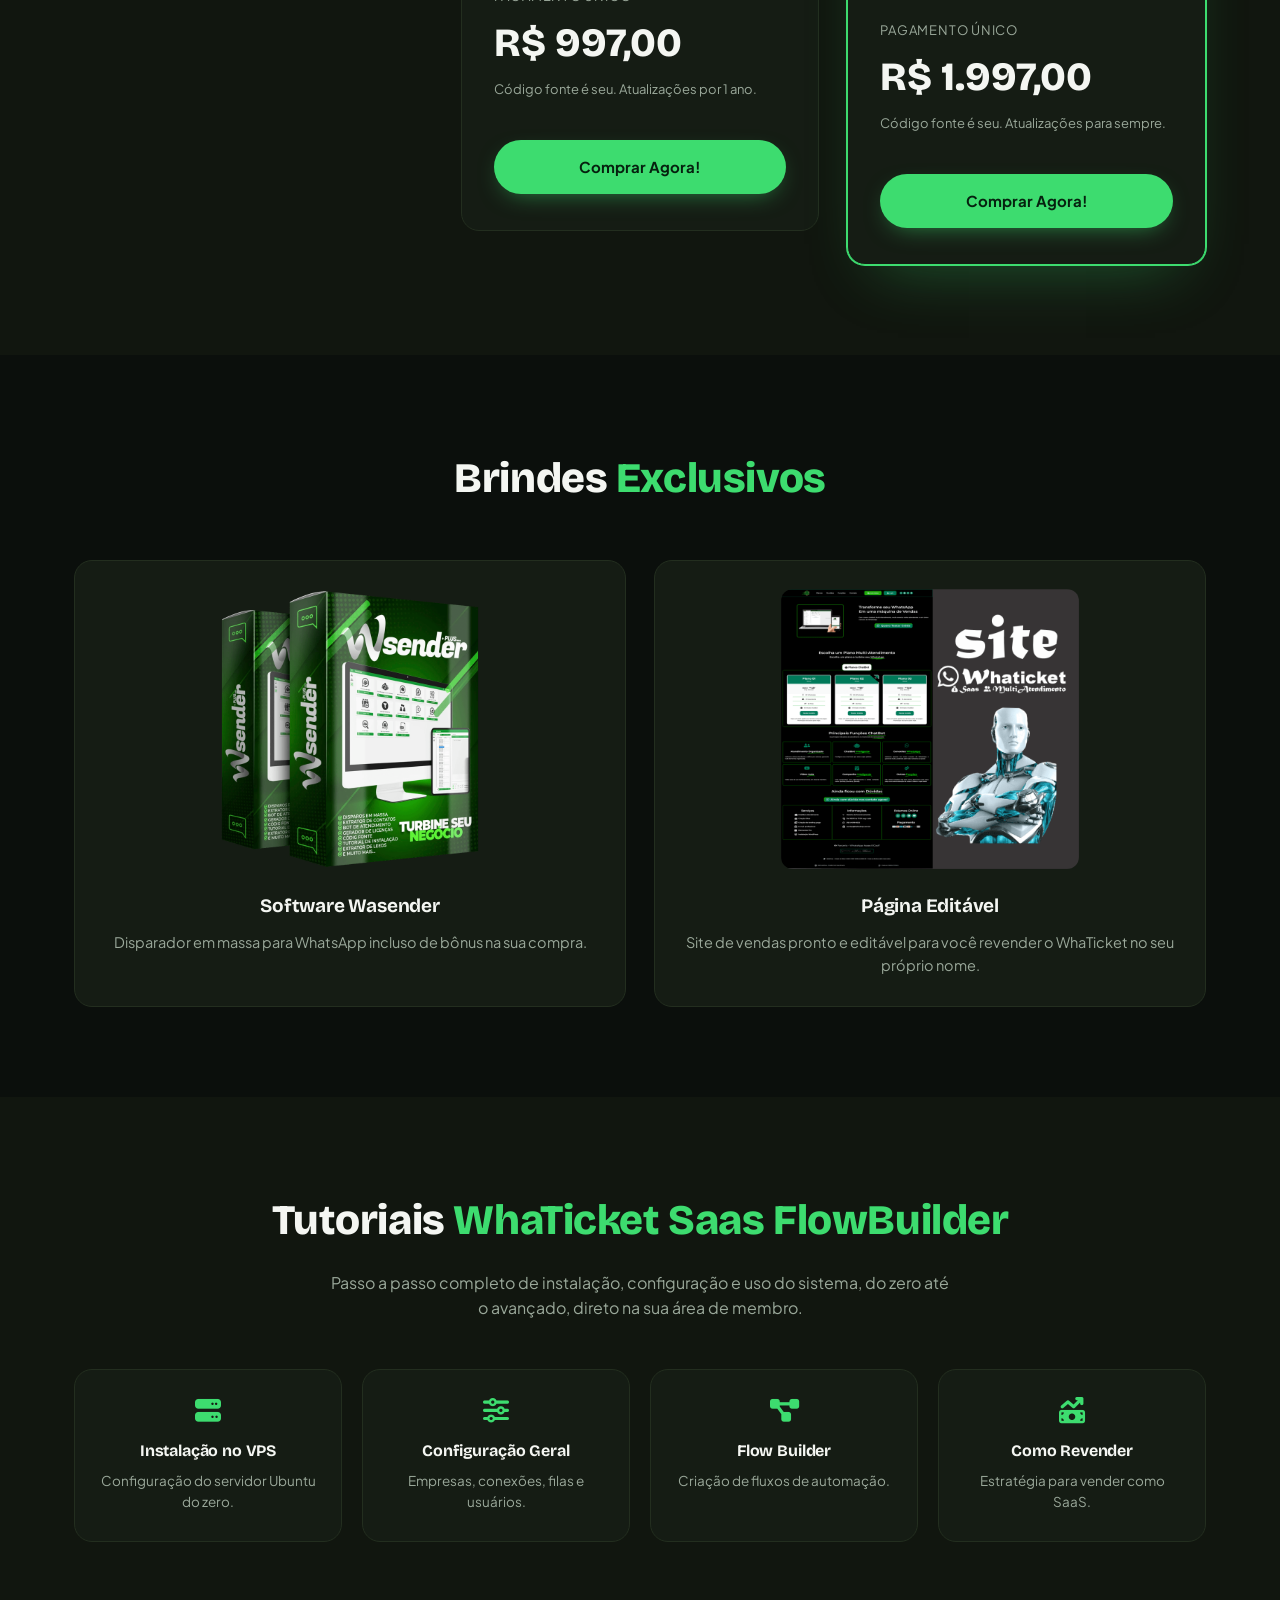
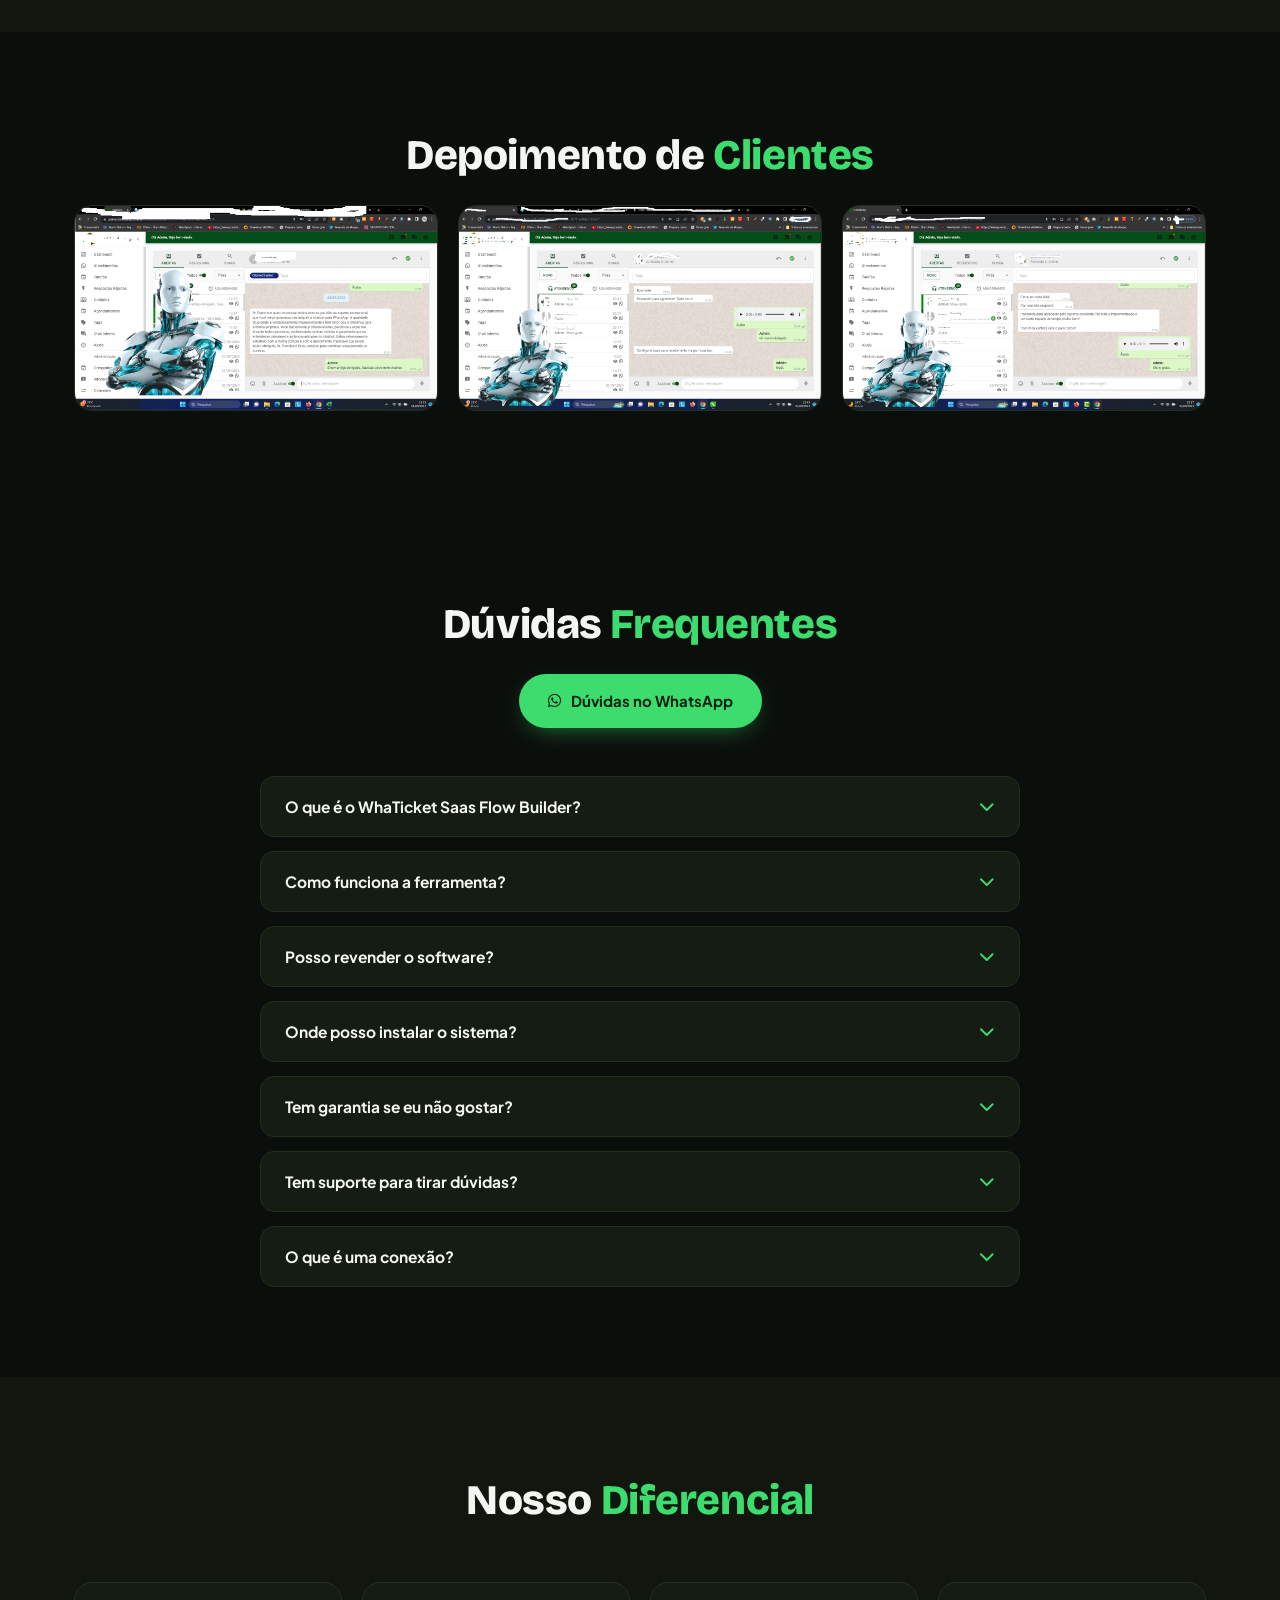
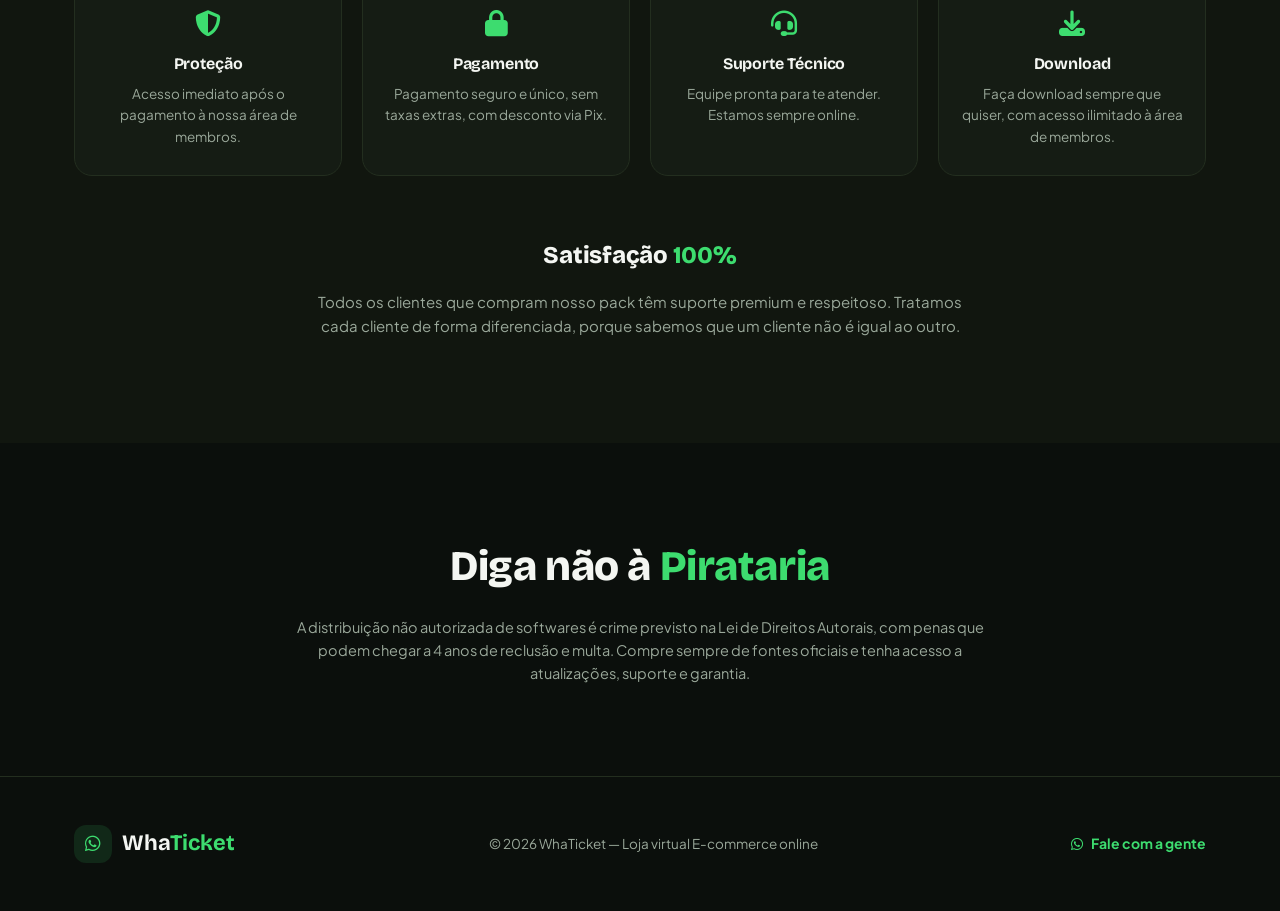
==== commit fb7edc54: "fix: remove espaco vazio do card mensal; adiciona FAQ sobre conexoes" ====
--- a/index.html
+++ b/index.html
@@ -327,6 +327,10 @@
         <button class="faq-question">Tem suporte para tirar dúvidas? <i class="fa-solid fa-chevron-down"></i></button>
         <div class="faq-answer"><p>Sim, temos uma equipe especializada para te ajudar via WhatsApp.</p></div>
       </div>
+      <div class="faq-item">
+        <button class="faq-question">O que é uma conexão? <i class="fa-solid fa-chevron-down"></i></button>
+        <div class="faq-answer"><p>Conexão é cada número de WhatsApp conectado na plataforma. No plano Mensal você pode conectar até 20 números simultaneamente. Nos planos Anual e Vitalício não há limite de conexões — você conecta quantos números precisar.</p></div>
+      </div>
     </div>
   </div>
 </section>
--- a/style.css
+++ b/style.css
@@ -290,6 +290,7 @@
   display: grid;
   grid-template-columns: repeat(3, 1fr);
   gap: 28px;
+  align-items: start;
 }
 
 .plan-card {
@@ -353,10 +354,9 @@
   display: flex;
   flex-direction: column;
   gap: 4px;
-  padding: 20px 0;
+  padding: 28px 0 20px;
   border-top: 1px solid var(--card-border);
-  margin-top: auto;
-  padding-top: 28px;
+  margin-top: 28px;
   margin-bottom: 20px;
 }
 
